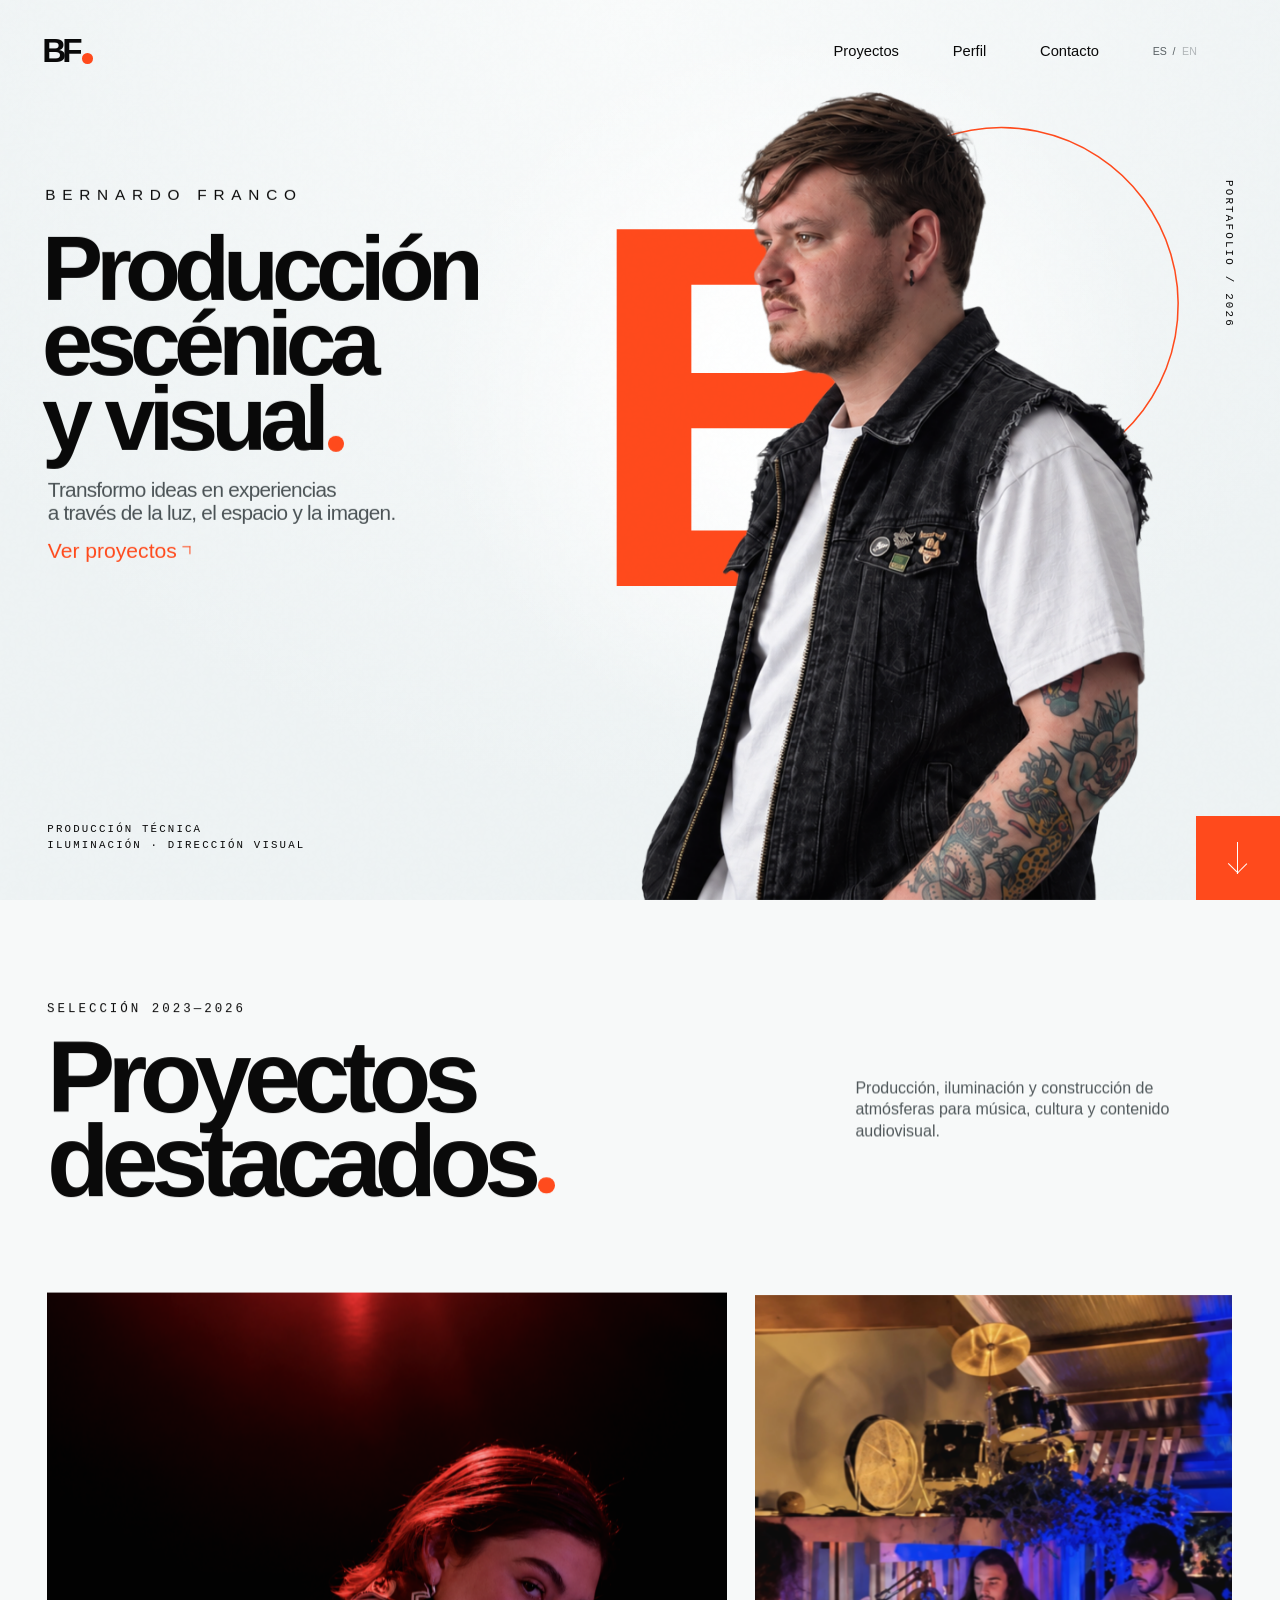
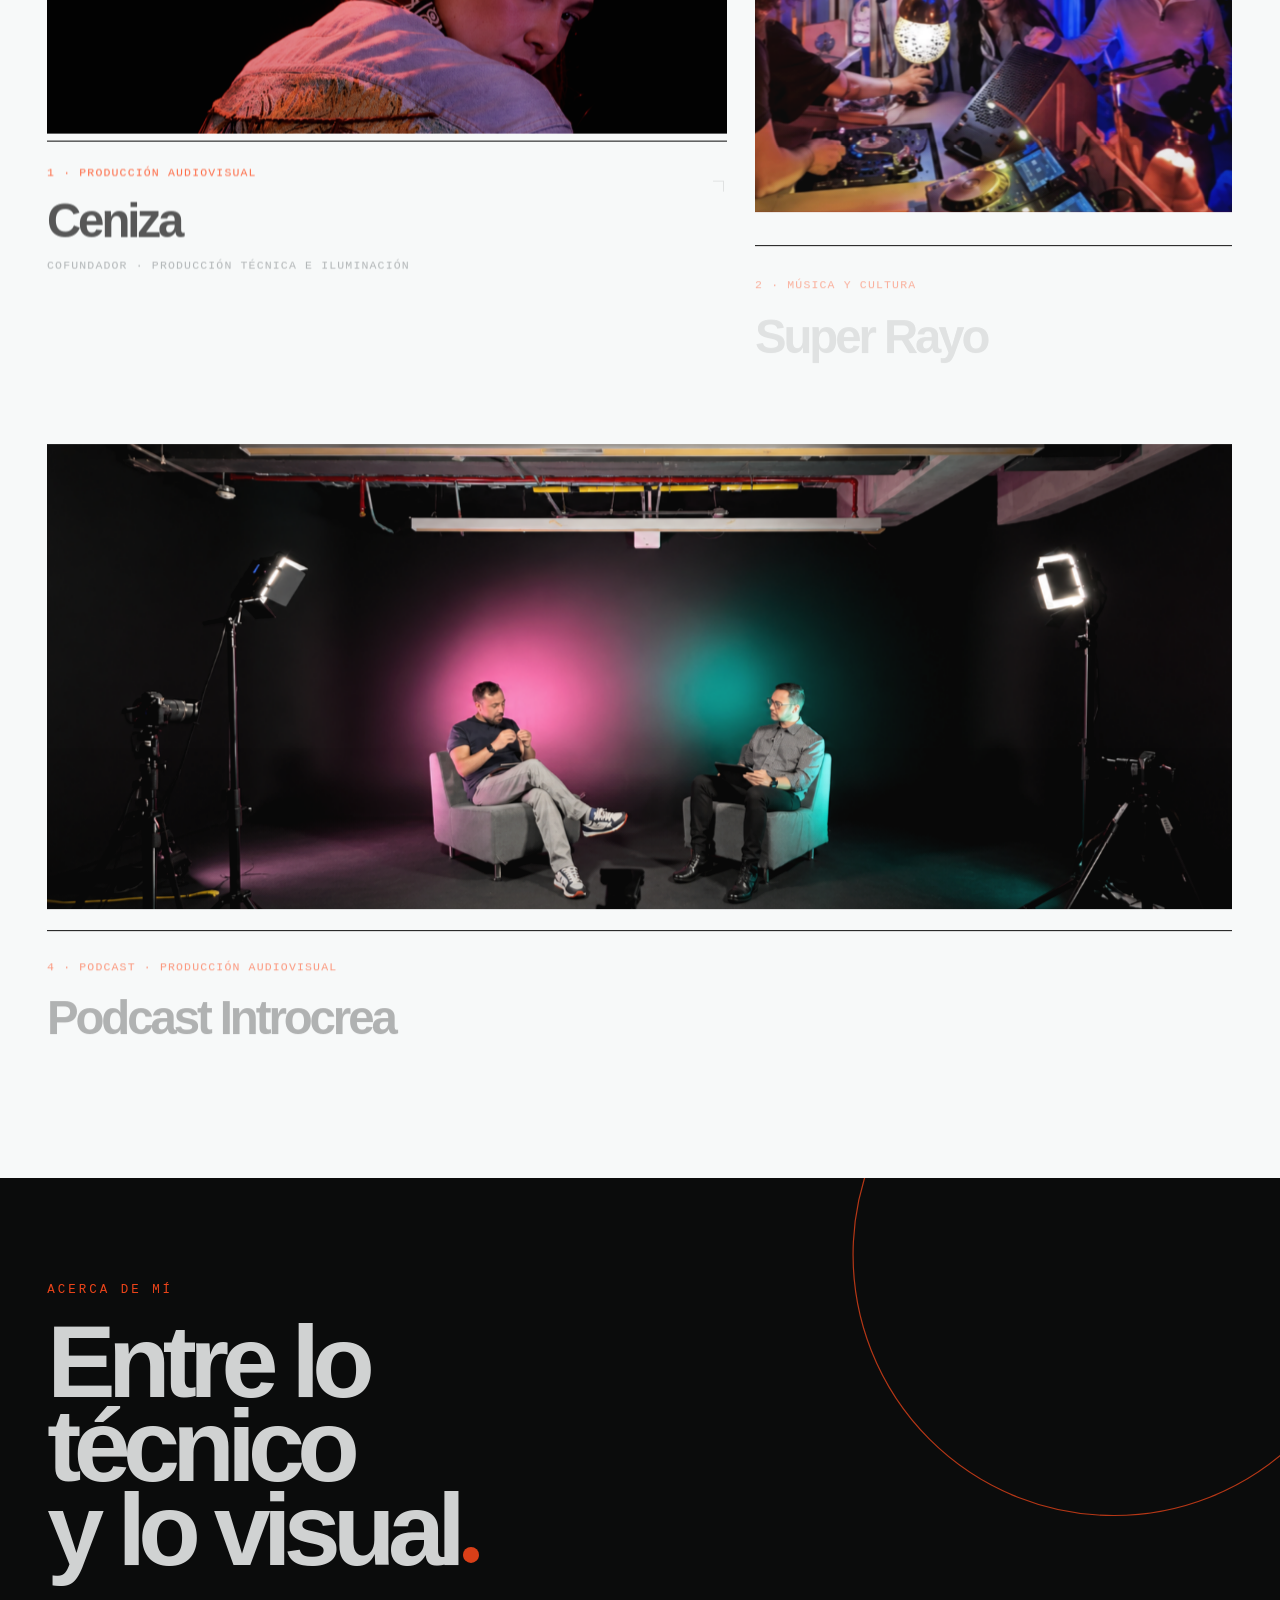
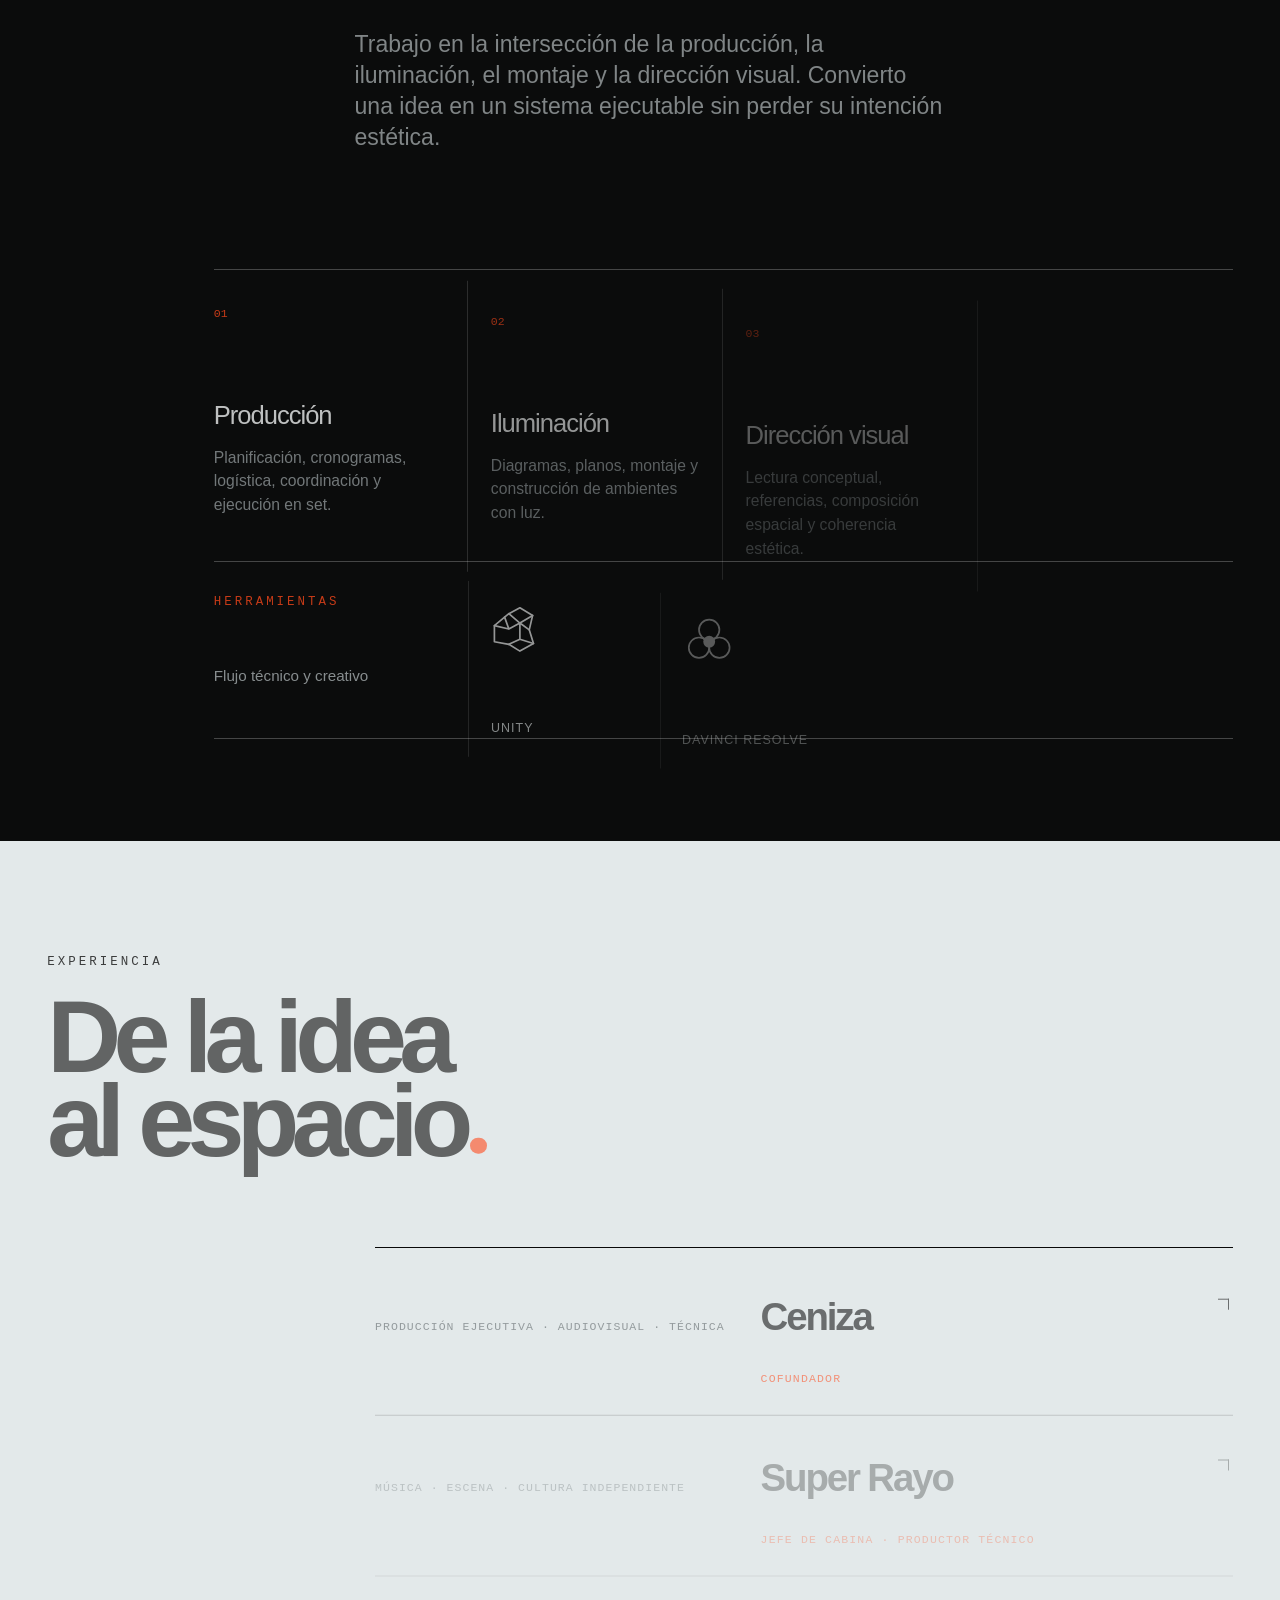
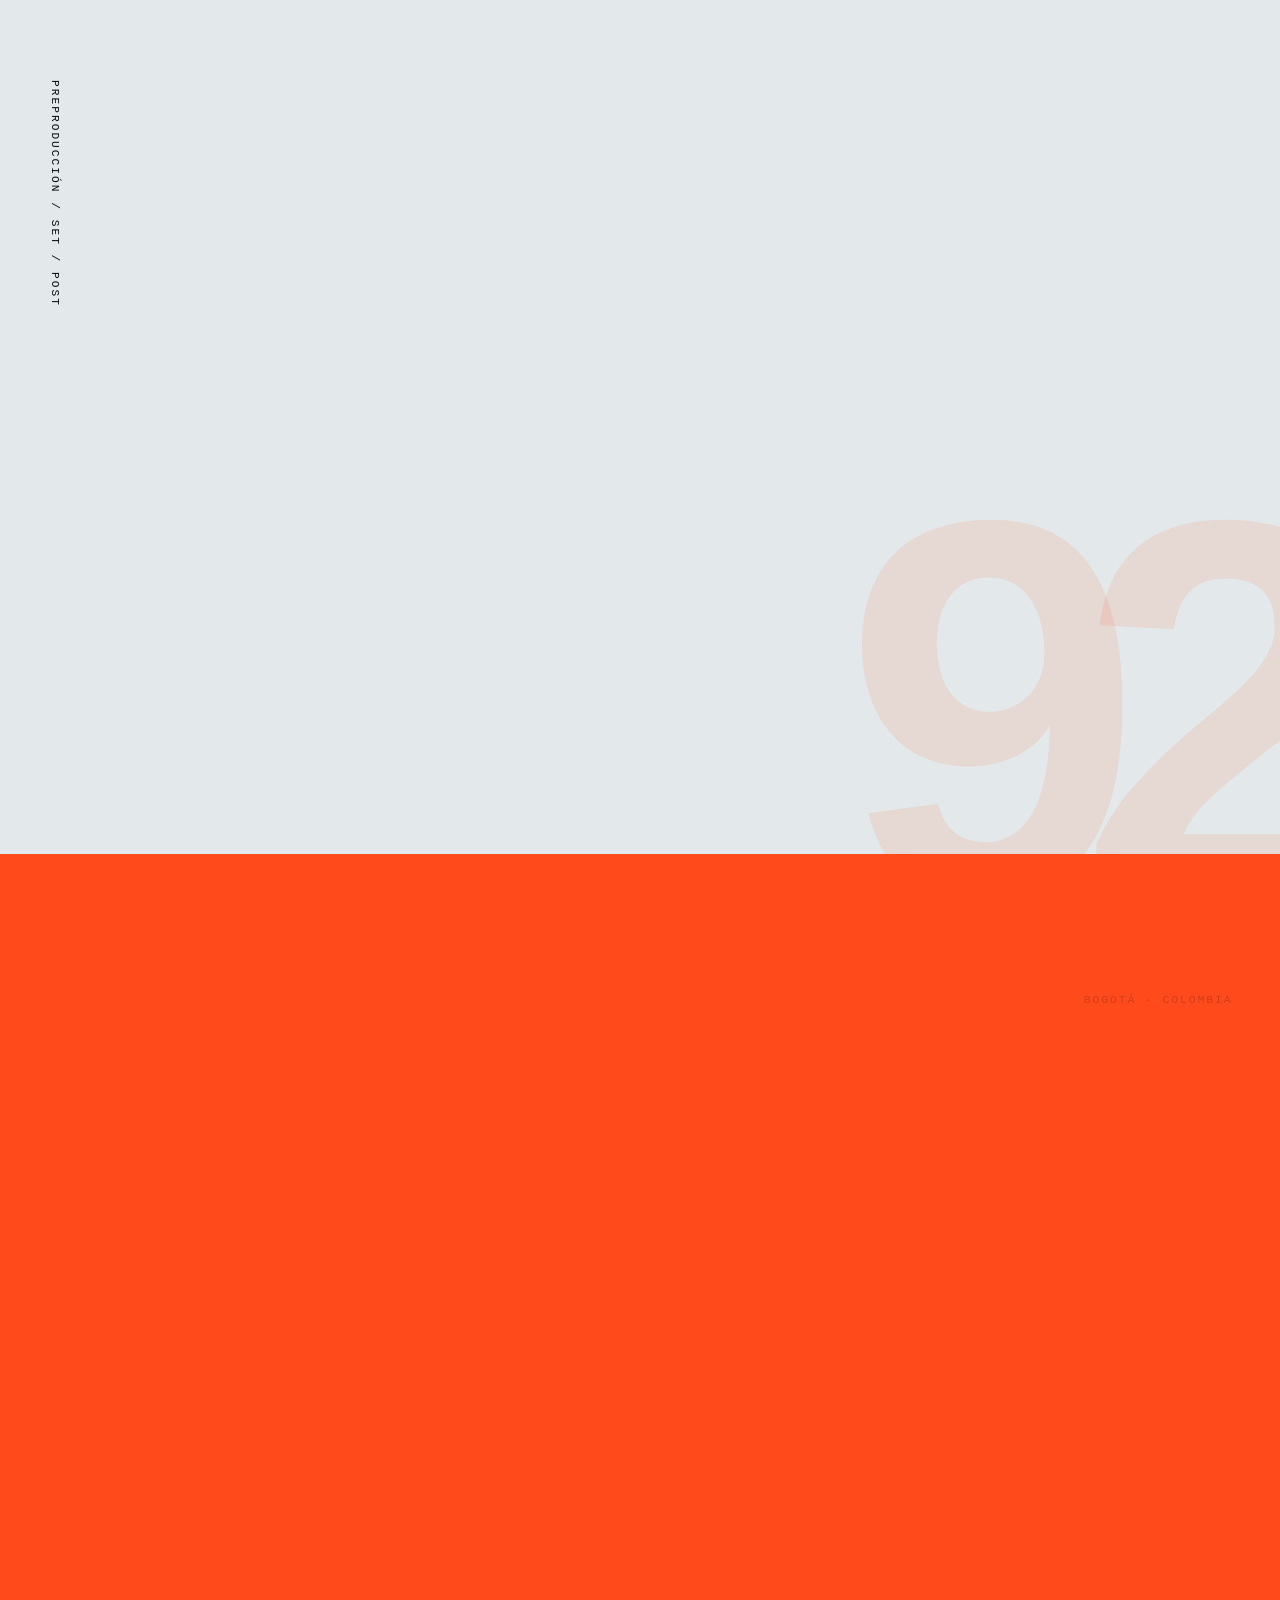
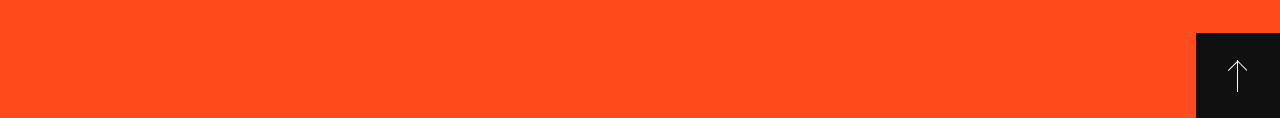
==== index.html @ 48ec0d8f "fix: match narrow mobile hero reference" ====
<!doctype html>
<html lang="es">
  <head>
    <meta charset="UTF-8" />
    <meta name="viewport" content="width=device-width, initial-scale=1.0" />
    <meta
      name="description"
      content="Portafolio de Bernardo Franco, productor escénico y visual."
    />
    <meta name="theme-color" content="#eef3f4" />
    <meta property="og:type" content="website" />
    <meta property="og:site_name" content="Bernardo Franco" />
    <meta property="og:title" content="Bernardo Franco — Productor escénico y visual" />
    <meta property="og:description" content="Producción, iluminación y dirección visual para experiencias escénicas y audiovisuales." />
    <meta property="og:url" content="https://www.bernardofrancoe.com/" />
    <meta property="og:image" content="https://www.bernardofrancoe.com/assets/project-media/ceniza/landing-cover-v3.png" />
    <meta name="twitter:card" content="summary_large_image" />
    <title>Bernardo Franco — Productor escénico y visual</title>
    <link rel="canonical" href="https://www.bernardofrancoe.com/" />
    <link
      rel="icon"
      type="image/svg+xml"
      href="data:image/svg+xml,%3Csvg xmlns='http://www.w3.org/2000/svg' viewBox='0 0 64 64'%3E%3Crect width='64' height='64' fill='%23090909'/%3E%3Ctext x='7' y='43' fill='white' font-family='Arial' font-size='34' font-weight='900'%3EBF%3C/text%3E%3Ccircle cx='53' cy='48' r='6' fill='%23ff4a1c'/%3E%3C/svg%3E"
    />
    <link rel="stylesheet" href="./styles.css?v=hero-mobile-art-v3" />
  </head>
  <body>
    <main class="hero" id="inicio">
      <header class="topbar">
        <a
          class="brand"
          href="#inicio"
          aria-label="Portafolio de Bernardo Franco, inicio"
          data-i18n-aria="brand.home"
        >
          <span>BF</span><i></i>
        </a>

        <button class="menu-toggle" type="button" aria-expanded="false" aria-controls="main-nav">
          <span></span><span></span>
          <span class="sr-only" data-i18n="nav.openMenu">Abrir menú</span>
        </button>

        <nav
          class="nav"
          id="main-nav"
          aria-label="Navegación principal"
          data-i18n-aria="nav.label"
        >
          <a href="#proyectos" data-i18n="nav.projects">Proyectos</a>
          <a href="#perfil" data-i18n="nav.profile">Perfil</a>
          <a href="#contacto" data-i18n="nav.contact">Contacto</a>
          <div class="language-switcher" role="group" aria-label="Idioma" data-i18n-aria="language.label">
            <button class="language-option" type="button" data-language="es" aria-pressed="true">
              ES
            </button>
            <span aria-hidden="true">/</span>
            <button class="language-option" type="button" data-language="en" aria-pressed="false">
              EN
            </button>
          </div>
        </nav>
      </header>

      <section class="hero-copy" aria-labelledby="hero-title">
        <p class="eyebrow">Bernardo Franco</p>
        <h1
          id="hero-title"
          aria-label="Producción escénica y visual."
          data-i18n-aria="hero.titleLabel"
          data-i18n-lines="hero.title"
        >
          Producción<br />
          escénica<br />
          y visual<span class="title-dot" aria-hidden="true"></span>
        </h1>
        <p class="intro" data-i18n-lines="hero.intro">
          Transformo ideas en experiencias<br />
          a través de la luz, el espacio y la imagen.
        </p>
        <a class="project-link" href="./project.html?project=ceniza" data-i18n-lines="hero.cta">
          Ver proyectos
          <span aria-hidden="true"></span>
        </a>
      </section>

      <div class="visual" aria-hidden="true">
        <svg class="orbit" viewBox="0 0 100 100" focusable="false">
          <path d="M 25.75 8 A 48.5 48.5 0 1 1 18.8 87.2"></path>
        </svg>
        <span class="monogram">B</span>
        <img src="./assets/bernardo-transparent-real.png" alt="" />
      </div>

      <p class="disciplines" data-i18n-lines="hero.disciplines">
        PRODUCCIÓN TÉCNICA<br />ILUMINACIÓN · DIRECCIÓN VISUAL
      </p>
      <p class="folio" data-i18n="hero.folio">PORTAFOLIO / 2026</p>

      <a
        class="scroll-cue"
        href="#proyectos"
        aria-label="Bajar a proyectos"
        data-i18n-aria="hero.scrollCue"
      >
        <span></span>
      </a>
    </main>

    <section class="projects-section" id="proyectos" aria-labelledby="projects-title">
      <header class="section-heading projects-heading">
        <div>
          <p class="section-kicker" data-i18n="projects.kicker">Selección 2023—2026</p>
          <h2 id="projects-title" data-i18n-lines="projects.title">
            Proyectos<br />destacados<span>.</span>
          </h2>
        </div>
        <p class="section-note" data-i18n="projects.note">
          Producción, iluminación y construcción de atmósferas para música,
          cultura y contenido audiovisual.
        </p>
      </header>

      <div class="projects-grid">
        <article class="project-card project-card--wide">
          <a
            class="project-card__link"
            href="./project.html?project=ceniza"
            aria-label="Ver proyecto Ceniza"
            data-i18n-aria="projects.cenizaLinkLabel"
          >
            <figure class="project-media project-media--ceniza">
              <img
                src="./assets/project-media/ceniza/landing-cover-v3.png"
                alt="Retrato de una mujer bajo iluminación roja para una producción de Ceniza"
                data-i18n-alt="projects.cenizaAlt"
              />
            </figure>
            <div class="project-meta">
              <p data-i18n="projects.cenizaCategory">1 · Producción audiovisual</p>
              <h3>Ceniza</h3>
              <span data-i18n="projects.cenizaRole">Cofundador · Producción técnica e iluminación</span>
              <i aria-hidden="true"></i>
            </div>
          </a>
        </article>

        <article class="project-card project-card--tall">
          <a
            class="project-card__link"
            href="./project.html?project=super-rayo"
            aria-label="Ver proyecto Super Rayo"
            data-i18n-aria="projects.superRayoLinkLabel"
          >
            <figure class="project-media project-media--super-rayo">
              <img
                src="./assets/project-media/super-rayo/landing-cover-v2.jpg"
                alt="Cabina de Super Rayo durante un evento con iluminación roja y azul"
                data-i18n-alt="projects.superRayoAlt"
              />
            </figure>
            <div class="project-meta">
              <p data-i18n="projects.superRayoCategory">2 · Música y cultura</p>
              <h3>Super Rayo</h3>
              <span data-i18n="projects.superRayoRole">Jefe de cabina · Producción técnica</span>
              <i aria-hidden="true"></i>
            </div>
          </a>
        </article>

        <article class="project-card project-card--feature">
          <a
            class="project-card__link"
            href="./project.html?project=podcast-introcrea"
            aria-label="Ver proyecto Podcast Introcrea"
            data-i18n-aria="projects.introcreaLinkLabel"
          >
            <figure class="project-media project-media--introcrea">
              <img
                src="./assets/project-media/podcast-introcrea/landing-cover-hq.png"
                alt="Set de Podcast Introcrea con dos participantes e iluminación rosa y verde"
                data-i18n-alt="projects.introcreaAlt"
              />
            </figure>
            <div class="project-meta">
              <p data-i18n="projects.introcreaCategory">4 · Podcast · Producción audiovisual</p>
              <h3>Podcast Introcrea</h3>
              <span data-i18n="projects.introcreaRole">Producción técnica · Iluminación · Montaje</span>
              <i aria-hidden="true"></i>
            </div>
          </a>
        </article>

      </div>
    </section>

    <section class="profile-section" id="perfil" aria-labelledby="profile-title">
      <svg class="profile-orbit" viewBox="0 0 100 100" focusable="false" aria-hidden="true">
        <circle cx="50" cy="50" r="48.5"></circle>
      </svg>
      <div class="profile-intro">
        <p class="section-kicker" data-i18n="profile.kicker">Acerca de mí</p>
        <h2 id="profile-title" data-i18n-lines="profile.title">
          Entre lo técnico<br />y lo visual<span>.</span>
        </h2>
        <p class="profile-summary" data-i18n="profile.body">
          Trabajo en la intersección de la producción, la iluminación, el montaje
          y la dirección visual. Convierto una idea en un sistema ejecutable sin
          perder su intención estética.
        </p>

      </div>

      <div class="capabilities" aria-label="Capacidades" data-i18n-aria="profile.capabilitiesLabel">
        <article>
          <span>01</span>
          <h3 data-i18n="profile.productionTitle">Producción</h3>
          <p data-i18n="profile.productionBody">Planificación, cronogramas, logística, coordinación y ejecución en set.</p>
        </article>
        <article>
          <span>02</span>
          <h3 data-i18n="profile.lightingTitle">Iluminación</h3>
          <p data-i18n="profile.lightingBody">Diagramas, planos, montaje y construcción de ambientes con luz.</p>
        </article>
        <article>
          <span>03</span>
          <h3 data-i18n="profile.visualTitle">Dirección visual</h3>
          <p data-i18n="profile.visualBody">Lectura conceptual, referencias, composición espacial y coherencia estética.</p>
        </article>
        <article>
          <span>04</span>
          <h3 data-i18n="profile.postTitle">Postproducción</h3>
          <p data-i18n="profile.postBody">Edición, tratamiento de color y acabado visual para dar ritmo y coherencia a cada pieza.</p>
        </article>
      </div>

      <div class="tool-stack" aria-labelledby="tool-stack-title">
        <header class="tool-stack__header">
          <p class="section-kicker" data-i18n="profile.toolsKicker">Herramientas</p>
          <p id="tool-stack-title" data-i18n="profile.toolsTitle">
            Flujo técnico y creativo
          </p>
        </header>
        <ul class="tool-stack__list">
          <li>
            <span class="tool-icon tool-icon--unity" aria-hidden="true">
              <svg viewBox="0 0 64 64" focusable="false">
                <path d="M21 13 34 6l15 9-4 17 5 16-16 9-13-8-17-3V27l12-10 5-4Z" />
                <path d="m21 13 13 11 15-9M34 24v19m0 0 16 5M34 43 21 49M16 17l5 14L4 27m17 4 13-7 11 8" />
              </svg>
            </span>
            <span>Unity</span>
          </li>
          <li>
            <span class="tool-icon tool-icon--resolve" aria-hidden="true">
              <svg viewBox="0 0 64 64" focusable="false">
                <circle cx="32" cy="18" r="12" />
                <circle cx="20" cy="39" r="12" />
                <circle cx="44" cy="39" r="12" />
                <circle cx="32" cy="32" r="7" />
              </svg>
            </span>
            <span>DaVinci Resolve</span>
          </li>
          <li>
            <span class="tool-icon tool-icon--adobe" aria-hidden="true">Ae</span>
            <span>After Effects</span>
          </li>
          <li>
            <span class="tool-icon tool-icon--adobe" aria-hidden="true">Ps</span>
            <span>Photoshop</span>
          </li>
        </ul>
      </div>
    </section>

    <section class="experience-section" id="experiencia" aria-labelledby="experience-title">
      <header class="experience-heading">
        <p class="section-kicker" data-i18n="experience.kicker">Experiencia</p>
        <h2 id="experience-title" data-i18n-lines="experience.title">
          De la idea<br />al espacio<span>.</span>
        </h2>
      </header>

      <div class="experience-list">
        <a class="experience-entry" href="./project.html?project=ceniza" aria-label="Ver proyecto Ceniza" data-i18n-aria="projects.cenizaLinkLabel">
          <p data-i18n="experience.cenizaCategory">Producción ejecutiva · Audiovisual · Técnica</p>
          <h3>Ceniza</h3>
          <span data-i18n="experience.cenizaRole">Cofundador</span>
          <i aria-hidden="true"></i>
        </a>
        <a class="experience-entry" href="./project.html?project=super-rayo" aria-label="Ver proyecto Super Rayo" data-i18n-aria="projects.superRayoLinkLabel">
          <p data-i18n="experience.superRayoCategory">Música · Escena · Cultura independiente</p>
          <h3>Super Rayo</h3>
          <span data-i18n="experience.superRayoRole">Jefe de cabina · Productor técnico</span>
          <i aria-hidden="true"></i>
        </a>
        <a class="experience-entry" href="./project.html?project=agendavacialmallena" aria-label="Ver proyecto Agendavaciaalmallena" data-i18n-aria="experience.agendaLinkLabel">
          <p data-i18n="experience.agendaCategory">Contenido digital · Edición</p>
          <h3>Agendavacia<wbr />almallena</h3>
          <span data-i18n="experience.agendaRole">Producción · Edición</span>
          <i aria-hidden="true"></i>
        </a>
        <a class="experience-entry" href="./project.html?project=podcast-introcrea" aria-label="Ver proyecto Podcast Introcrea" data-i18n-aria="experience.introcreaLinkLabel">
          <p data-i18n="experience.introcreaCategory">Podcast · Producción audiovisual</p>
          <h3>Podcast Introcrea</h3>
          <span data-i18n="experience.introcreaRole">Producción técnica · Iluminación · Montaje</span>
          <i aria-hidden="true"></i>
        </a>
        <a class="experience-entry" href="./project.html?project=culebras" aria-label="Ver proyecto Todas las culebras son serpientes" data-i18n-aria="projects.culebrasLinkLabel">
          <p data-i18n="experience.culebrasCategory">Dirección de arte · Montaje</p>
          <h3>Todas las culebras son serpientes</h3>
          <span data-i18n="experience.culebrasRole">Asistente de producción y arte</span>
          <i aria-hidden="true"></i>
        </a>
        <a class="experience-entry" href="./project.html?project=amigos-vinilos" aria-label="Ver proyecto Amigos y Vinilos" data-i18n-aria="projects.amigosLinkLabel">
          <p data-i18n="experience.amigosCategory">Formato editorial · Música y conversación</p>
          <h3>Amigos y Vinilos</h3>
          <span data-i18n="experience.amigosRole">Producción · Dirección artística y montaje</span>
          <i aria-hidden="true"></i>
        </a>
        <a class="experience-entry" href="./project.html?project=tu-plon-stereo" aria-label="Ver proyecto Tu Plon Stereo" data-i18n-aria="experience.tuPlonLinkLabel">
          <p data-i18n="experience.tuPlonCategory">Contenido digital · Producción audiovisual</p>
          <h3>Tu Plon Stereo</h3>
          <span data-i18n="experience.tuPlonRole">Producción · Edición</span>
          <i aria-hidden="true"></i>
        </a>
      </div>

      <p class="experience-side" data-i18n="experience.side">PREPRODUCCIÓN / SET / POST</p>
    </section>

    <footer class="contact-section" id="contacto" aria-labelledby="contact-title">
      <div class="contact-topline">
        <p>BOGOTÁ · COLOMBIA</p>
      </div>

      <div class="contact-main">
        <p class="section-kicker" data-i18n="contact.kicker">¿Tienes una idea?</p>
        <h2 id="contact-title" data-i18n-lines="contact.title">
          Trabajemos<br />juntos<span>.</span>
        </h2>
        <a
          class="contact-cta"
          href="https://wa.me/573105632567"
          target="_blank"
          rel="noreferrer"
          aria-label="Hablemos por WhatsApp"
          data-i18n-aria="contact.whatsappLabel"
          data-i18n-lines="contact.cta"
        >
          Hablemos
          <i aria-hidden="true"></i>
        </a>
      </div>

      <div class="contact-details">
        <a
          href="mailto:berfranco.92@gmail.com"
          aria-label="Escribir un correo a Bernardo Franco"
          data-i18n="contact.email"
          data-i18n-aria="contact.emailLabel"
        >
          Correo
        </a>
        <a
          href="./assets/documents/bernardo-franco-cv.pdf?v=20260923-2353-final"
          download="Bernardo-Franco-CV.pdf"
          aria-label="Descargar CV de Bernardo Franco en PDF"
          data-i18n="contact.downloadCv"
          data-i18n-aria="contact.downloadCvLabel"
        >Descargar CV</a>
        <a
          href="https://www.linkedin.com/in/bernardo-franco-echeverri-78511a352/"
          target="_blank"
          rel="noreferrer"
          aria-label="Ver perfil de Bernardo Franco en LinkedIn"
          data-i18n="contact.linkedin"
          data-i18n-aria="contact.linkedinLabel"
        >LinkedIn</a>
        <a href="https://www.cenizaproducciones.com/" target="_blank" rel="noreferrer">Ceniza Producciones</a>
      </div>

      <a
        class="back-to-top"
        href="#inicio"
        aria-label="Volver al inicio"
        data-i18n-aria="contact.backToTop"
      >
        <span></span>
      </a>
    </footer>

    <script src="./assets/vendor/gsap.min.js?v=3.15.0"></script>
    <script src="./assets/vendor/ScrollTrigger.min.js?v=3.15.0"></script>
    <script src="./script.js?v=production-final-2"></script>
  </body>
</html>
---- styles.css ----
:root {
  --ink: #090909;
  --paper: #eef3f4;
  --accent: #ff4a1c;
  --line: rgba(9, 9, 9, 0.16);
}

* {
  box-sizing: border-box;
}

html {
  scroll-behavior: smooth;
}

body {
  margin: 0;
  color: var(--ink);
  background: var(--paper);
  font-family: "Helvetica Neue", Helvetica, Arial, sans-serif;
}

a {
  color: inherit;
  text-decoration: none;
}

.hero {
  position: relative;
  min-height: 100svh;
  overflow: hidden;
  isolation: isolate;
  background:
    radial-gradient(circle at 62% 43%, rgba(255, 255, 255, 0.95) 0 10%, transparent 38%),
    radial-gradient(circle at 50% 0%, #f9fbfb 0, var(--paper) 72%);
}

.hero::after {
  position: absolute;
  inset: 0;
  z-index: 5;
  pointer-events: none;
  content: "";
  background-image: url("data:image/svg+xml,%3Csvg viewBox='0 0 160 160' xmlns='http://www.w3.org/2000/svg'%3E%3Cfilter id='n'%3E%3CfeTurbulence type='fractalNoise' baseFrequency='.92' numOctaves='2' stitchTiles='stitch'/%3E%3C/filter%3E%3Crect width='100%25' height='100%25' filter='url(%23n)' opacity='.16'/%3E%3C/svg%3E");
  opacity: 0.055;
  mix-blend-mode: multiply;
}

.topbar {
  position: absolute;
  inset: 0 0 auto;
  z-index: 10;
  display: flex;
  align-items: center;
  justify-content: space-between;
  padding: 4.2vh 3.3vw;
}

.brand {
  display: inline-flex;
  align-items: flex-end;
  font-size: clamp(1.7rem, 2.6vw, 3rem);
  font-weight: 900;
  letter-spacing: -0.12em;
  line-height: 0.8;
}

.brand i {
  width: 0.32em;
  aspect-ratio: 1;
  margin: 0 0 0.02em 0.11em;
  border-radius: 50%;
  background: var(--accent);
}

.brand i.is-arriving {
  animation: brand-dot-hop 2.25s linear both;
}

.nav {
  display: flex;
  gap: clamp(2.25rem, 4.2vw, 5.5rem);
  align-items: center;
  margin-right: 3.2vw;
  font-size: clamp(0.9rem, 1.15vw, 1.25rem);
}

.language-switcher {
  display: inline-flex;
  gap: 0.36rem;
  align-items: center;
  color: #596064;
  font-size: 0.72em;
  letter-spacing: 0.08em;
}

.language-option {
  padding: 0.2rem 0;
  border: 0;
  color: inherit;
  font: inherit;
  cursor: pointer;
  background: transparent;
  opacity: 0.42;
  transition: opacity 260ms ease;
}

.language-option[aria-pressed="true"],
.language-option:hover {
  opacity: 1;
}

.language-option:focus-visible {
  outline: 1px solid currentColor;
  outline-offset: 0.25rem;
}

.menu-toggle {
  display: none;
}

.hero-copy {
  position: absolute;
  top: 20.7%;
  left: 3.25vw;
  z-index: 4;
  display: flex;
  flex-direction: column;
  align-items: flex-start;
  width: 48vw;
  padding: 0;
  will-change: transform;
}

.eyebrow {
  margin: 0 0 0 0.25vw;
  font-size: clamp(0.72rem, 1.2vw, 1.22rem);
  letter-spacing: 0.44em;
  text-transform: uppercase;
}

h1 {
  max-width: 10ch;
  margin: clamp(1.5rem, 3vh, 2rem) 0 0;
  font-size: clamp(4.2rem, min(7.15vw, 15.5svh), 8.8rem);
  font-weight: 700;
  letter-spacing: -0.075em;
  line-height: 0.82;
}

.title-dot {
  display: inline-block;
  width: 0.18em;
  aspect-ratio: 1;
  margin-left: 0.055em;
  border-radius: 50%;
  background: var(--accent);
  transform: translateY(0.02em);
}

.title-dot.is-arriving,
.projects-heading h2 span.is-arriving,
.profile-intro h2 span.is-arriving,
.experience-heading h2 span.is-arriving,
.contact-section h2 span.is-arriving {
  animation: title-dot-hop 2.35s linear 150ms both;
}

@keyframes brand-dot-hop {
  0% {
    opacity: 0;
    transform: translate(-8rem, 0);
  }
  18% {
    opacity: 1;
    transform: translate(-6.1rem, -0.85rem);
  }
  34% {
    transform: translate(-4.7rem, 0);
  }
  50% {
    transform: translate(-3.35rem, -0.58rem);
  }
  64% {
    transform: translate(-2.3rem, 0);
  }
  76% {
    transform: translate(-1.35rem, -0.34rem);
  }
  86% {
    transform: translate(-0.72rem, 0);
  }
  94% {
    transform: translate(-0.26rem, -0.14rem);
  }
  100% {
    opacity: 1;
    transform: translate(0, 0);
  }
}

@keyframes title-dot-hop {
  0% {
    opacity: 0;
    transform: translate(-3em, 0.02em);
  }
  18% {
    opacity: 1;
    transform: translate(-2.28em, -0.56em);
  }
  34% {
    transform: translate(-1.72em, 0.02em);
  }
  50% {
    transform: translate(-1.2em, -0.38em);
  }
  64% {
    transform: translate(-0.8em, 0.02em);
  }
  76% {
    transform: translate(-0.46em, -0.22em);
  }
  86% {
    transform: translate(-0.23em, 0.02em);
  }
  94% {
    transform: translate(-0.08em, -0.08em);
  }
  100% {
    opacity: 1;
    transform: translate(0, 0.02em);
  }
}

.intro {
  margin: clamp(1.25rem, 2.4vh, 2rem) 0 0 0.45vw;
  color: #4b5356;
  font-size: clamp(1rem, 1.62vw, 1.78rem);
  font-weight: 400;
  letter-spacing: -0.035em;
  line-height: 1.12;
}

.project-link {
  display: inline-flex;
  gap: 0.32rem;
  align-items: center;
  margin: clamp(0.8rem, 1.6vh, 1.25rem) 0 0 0.45vw;
  color: var(--accent);
  font-size: clamp(1rem, 1.65vw, 1.72rem);
  font-weight: 400;
}

.project-link span {
  display: inline-block;
  width: 0.38em;
  height: 0.38em;
  border-top: 1.5px solid currentColor;
  border-right: 1.5px solid currentColor;
  transform: translate(0.02em, -0.04em);
}

.visual {
  position: absolute;
  inset: 0;
  z-index: 2;
}

.monogram {
  position: absolute;
  top: 21.5%;
  left: 48%;
  z-index: 0;
  color: var(--accent);
  font-size: clamp(24rem, min(44vw, 70svh), 42rem);
  font-weight: 900;
  letter-spacing: -0.12em;
  line-height: 0.82;
  will-change: transform;
}

.orbit {
  position: absolute;
  top: 13.5%;
  left: clamp(66vw, calc(76vw - 12svh), 71vw);
  z-index: 1;
  width: min(25vw, 45svh, 33.75rem);
  aspect-ratio: 1;
  will-change: transform;
}

.orbit path {
  fill: none;
  stroke: var(--accent);
  stroke-width: 0.42;
  stroke-linecap: round;
  stroke-dasharray: 212;
  stroke-dashoffset: 0;
}

.orbit.is-arriving path {
  animation: orbit-draw 2.8s cubic-bezier(0.3, 0.68, 0.28, 1) both;
}

@keyframes orbit-draw {
  from {
    stroke-dashoffset: 212;
  }
  to {
    stroke-dashoffset: 0;
  }
}

.visual img {
  position: absolute;
  left: calc(50vw - 72svh);
  bottom: 0;
  z-index: 2;
  opacity: 1;
  width: auto;
  height: 92svh;
  max-width: none;
  object-fit: contain;
  object-position: left bottom;
  filter: saturate(0.92) contrast(0.97);
  will-change: transform;
}

.disciplines {
  position: absolute;
  bottom: 5.2vh;
  left: 3.7vw;
  z-index: 4;
  margin: 0;
  font-family: "Courier New", monospace;
  font-size: clamp(0.62rem, 0.84vw, 0.9rem);
  letter-spacing: 0.2em;
  line-height: 1.5;
}

.folio {
  position: absolute;
  top: 20vh;
  right: 3.55vw;
  z-index: 4;
  margin: 0;
  font-family: "Courier New", monospace;
  font-size: clamp(0.65rem, 0.85vw, 0.9rem);
  letter-spacing: 0.2em;
  writing-mode: vertical-rl;
}

.scroll-cue {
  position: absolute;
  right: 0;
  bottom: 0;
  z-index: 6;
  display: grid;
  width: clamp(4.4rem, 6.6vw, 7rem);
  aspect-ratio: 1;
  place-items: center;
  background: var(--accent);
}

.scroll-cue span {
  position: relative;
  width: 1px;
  height: 2rem;
  background: white;
}

.scroll-cue span::before,
.scroll-cue span::after {
  position: absolute;
  bottom: 0;
  width: 0.9rem;
  height: 1px;
  content: "";
  background: white;
}

.scroll-cue span::before {
  right: 0;
  transform: rotate(45deg);
  transform-origin: right;
}

.scroll-cue span::after {
  left: 0;
  transform: rotate(-45deg);
  transform-origin: left;
}

.projects-section,
.profile-section,
.experience-section,
.contact-section {
  position: relative;
  overflow: hidden;
}

.section-kicker {
  margin: 0 0 1.1rem;
  font: 0.78rem/1.2 "Courier New", monospace;
  letter-spacing: 0.24em;
  text-transform: uppercase;
}

.projects-section {
  padding: clamp(5rem, 8vw, 9rem) 3.7vw clamp(6rem, 10vw, 11rem);
  background: #f7f9f9;
}

.projects-heading {
  display: grid;
  grid-template-columns: minmax(0, 1.35fr) minmax(15rem, 0.65fr);
  gap: 2vw;
  align-items: start;
  margin-bottom: clamp(4rem, 7vw, 8rem);
  will-change: transform;
}

.projects-heading h2,
.profile-intro h2,
.experience-heading h2,
.contact-section h2 {
  margin: 0;
  font-size: clamp(4rem, 8vw, 9rem);
  font-weight: 700;
  letter-spacing: -0.075em;
  line-height: 0.82;
}

.projects-heading h2 span,
.profile-intro h2 span,
.experience-heading h2 span,
.contact-section h2 span {
  display: inline-block;
  width: 0.16em;
  height: 0.16em;
  margin-left: 0.045em;
  overflow: hidden;
  border-radius: 50%;
  color: transparent;
  vertical-align: 0.02em;
  background: var(--accent);
}

.section-note {
  max-width: 24rem;
  margin: 4.6rem 0 0;
  color: #4b5356;
  font-size: clamp(1rem, 1.25vw, 1.3rem);
  line-height: 1.35;
}

.projects-grid {
  display: grid;
  grid-template-columns: repeat(12, minmax(0, 1fr));
  gap: clamp(2.4rem, 5vw, 6rem) 2.2vw;
}

.project-card {
  grid-column: span 5;
  min-width: 0;
  transform-origin: 50% 100%;
  will-change: transform;
}

.project-card--wide {
  grid-column: span 7;
}

.project-card--last {
  margin-top: 7vw;
}

.project-card--feature {
  grid-column: 1 / -1;
  margin-top: 1vw;
}

.project-card--feature .project-media {
  height: clamp(24rem, 38vw, 46rem);
}

.project-card__link {
  display: block;
  color: inherit;
}

.project-media {
  position: relative;
  height: clamp(22rem, 35vw, 41rem);
  margin: 0;
  overflow: hidden;
  background: #b51113;
  will-change: clip-path;
}

.project-card--tall .project-media {
  height: clamp(28rem, 43vw, 50rem);
}

.project-media::after {
  position: absolute;
  inset: 0;
  content: "";
  pointer-events: none;
  background: linear-gradient(180deg, transparent 62%, rgba(5, 5, 5, 0.14));
}

.project-media img,
.project-media video {
  display: block;
  width: 100%;
  height: 112%;
  object-fit: cover;
  object-position: 50% 50%;
  filter: saturate(0.92) contrast(1.02);
  will-change: transform;
}

.project-media--ceniza img {
  object-position: 50% 14%;
}

.project-media--super-rayo img {
  object-position: 50% 50%;
}

.project-media--agenda img {
  object-position: 50% 50%;
}

.project-media--introcrea img {
  object-position: 50% 57%;
}

@media (hover: hover) and (pointer: fine) {
  .project-media img,
  .project-media video {
    transition: filter 600ms cubic-bezier(0.22, 1, 0.36, 1);
  }

  .project-card:hover .project-media img,
  .project-card:hover .project-media video {
    filter: saturate(1) contrast(1.04);
  }
}

.project-meta {
  position: relative;
  display: grid;
  grid-template-columns: minmax(0, 1fr) auto;
  gap: 0.7rem 1.5rem;
  padding: 1.25rem 2.1rem 0 0;
  border-top: 1px solid var(--ink);
}

.project-meta > i,
.experience-entry > i {
  position: absolute;
  top: 1.3rem;
  right: 0.15rem;
  width: 0.68rem;
  height: 0.68rem;
  border-top: 1.5px solid currentColor;
  border-right: 1.5px solid currentColor;
  transition: transform 420ms cubic-bezier(0.22, 1, 0.36, 1), color 420ms ease;
}

.project-meta p,
.project-meta span {
  margin: 0;
  font: 0.72rem/1.35 "Courier New", monospace;
  letter-spacing: 0.1em;
  text-transform: uppercase;
}

.project-meta p {
  color: var(--accent);
}

.project-meta h3 {
  grid-column: 1 / -1;
  margin: 0.25rem 0 0;
  font-size: clamp(2rem, 3.7vw, 4.25rem);
  font-weight: 600;
  letter-spacing: -0.065em;
  line-height: 0.92;
}

.project-meta span {
  grid-column: 1 / -1;
  max-width: 38rem;
  color: #5a6164;
}

.profile-section {
  min-height: 100svh;
  padding: clamp(5rem, 8vw, 9rem) 3.7vw;
  color: #f5f7f7;
  background: #0b0c0c;
}

.profile-orbit {
  position: absolute;
  top: -15vw;
  right: -8vw;
  width: 42vw;
  aspect-ratio: 1;
  overflow: visible;
  pointer-events: none;
  will-change: transform;
}

.profile-orbit circle {
  fill: none;
  stroke: rgba(255, 74, 28, 0.7);
  stroke-width: 0.22;
  stroke-dasharray: 305;
  stroke-dashoffset: 0;
}

.profile-orbit.is-arriving circle {
  animation: profile-orbit-draw 2.8s cubic-bezier(0.3, 0.68, 0.28, 1) both;
}

@keyframes profile-orbit-draw {
  from {
    stroke-dashoffset: 305;
  }
  to {
    stroke-dashoffset: 0;
  }
}

.profile-intro {
  width: min(64rem, 70vw);
  margin-left: 0;
}

.profile-intro .section-kicker {
  color: var(--accent);
}

.profile-intro h2 {
  max-width: 9ch;
}

.profile-summary {
  max-width: 45rem;
  margin: clamp(2rem, 4vw, 4rem) 0 0 24vw;
  color: #aeb5b7;
  font-size: clamp(1.2rem, 1.8vw, 2rem);
  line-height: 1.35;
}

.capabilities {
  display: grid;
  grid-template-columns: repeat(4, minmax(0, 1fr));
  margin: clamp(5rem, 10vw, 10rem) 0 0 13vw;
  border-top: 1px solid rgba(255, 255, 255, 0.24);
}

.capabilities article {
  min-height: 18rem;
  padding: 1.4rem 1.4rem 2rem 0;
  border-right: 1px solid rgba(255, 255, 255, 0.18);
}

.capabilities article + article {
  padding-left: 1.4rem;
}

.capabilities span {
  color: var(--accent);
  font: 0.72rem/1.2 "Courier New", monospace;
}

.capabilities h3 {
  margin: 5rem 0 1rem;
  font-size: clamp(1.35rem, 2vw, 2.2rem);
  font-weight: 500;
  letter-spacing: -0.04em;
}

.capabilities p {
  margin: 0;
  color: #92999b;
  font-size: 0.98rem;
  line-height: 1.5;
}

.tool-stack {
  display: grid;
  grid-template-columns: minmax(10rem, 1fr) 3fr;
  margin: 0 0 0 13vw;
  border-top: 1px solid rgba(255, 255, 255, 0.24);
  border-bottom: 1px solid rgba(255, 255, 255, 0.24);
}

.tool-stack__header {
  padding: 1.35rem 2rem 1.35rem 0;
}

.tool-stack__header .section-kicker {
  margin: 0 0 3.5rem;
  color: var(--accent);
}

.tool-stack__header > p:last-child {
  max-width: 12rem;
  margin: 0;
  color: #aeb5b7;
  font-size: 0.95rem;
  line-height: 1.35;
}

.tool-stack__list {
  display: grid;
  grid-template-columns: repeat(4, minmax(0, 1fr));
  padding: 0;
  margin: 0;
  list-style: none;
}

.tool-stack__list li {
  display: flex;
  min-height: 11rem;
  flex-direction: column;
  justify-content: space-between;
  gap: 2rem;
  padding: 1.35rem;
  border-left: 1px solid rgba(255, 255, 255, 0.18);
  color: #d9dede;
  font-size: 0.78rem;
  letter-spacing: 0.08em;
  text-transform: uppercase;
  transition: color 360ms ease, background-color 360ms ease;
}

.tool-icon {
  display: grid;
  width: 3.4rem;
  height: 3.4rem;
  place-items: center;
  color: #f5f7f7;
}

.tool-icon svg {
  display: block;
  width: 100%;
  height: 100%;
}

.tool-icon--unity svg {
  overflow: visible;
  fill: none;
  stroke: currentColor;
  stroke-linecap: round;
  stroke-linejoin: round;
  stroke-width: 2;
}

.tool-icon--resolve svg circle {
  fill: none;
  stroke: currentColor;
  stroke-width: 2;
}

.tool-icon--resolve svg circle:last-child {
  fill: currentColor;
  stroke: none;
}

.tool-icon--adobe {
  border: 1px solid currentColor;
  border-radius: 0.28rem;
  font-size: 1.45rem;
  font-weight: 500;
  letter-spacing: -0.06em;
  text-transform: none;
}

@media (hover: hover) and (pointer: fine) {
  .tool-stack__list li:hover {
    color: var(--accent);
    background: rgba(255, 255, 255, 0.035);
  }
}

.experience-section {
  min-height: 100svh;
  padding: clamp(5rem, 8vw, 9rem) 3.7vw clamp(6rem, 10vw, 11rem);
  background: #e3e9ea;
}

.experience-section::after {
  position: absolute;
  right: -0.06em;
  bottom: -0.23em;
  z-index: 0;
  color: rgba(255, 74, 28, 0.11);
  content: "92";
  font-size: min(42vw, 48rem);
  font-weight: 900;
  letter-spacing: -0.12em;
  line-height: 1;
}

.experience-heading {
  position: relative;
  z-index: 2;
  display: grid;
  grid-template-columns: 1fr;
}

.experience-heading .section-kicker {
  margin-top: 0;
}

.experience-heading h2 {
  max-width: 8ch;
}

.experience-list {
  position: relative;
  z-index: 2;
  width: min(64rem, 67vw);
  margin: clamp(4rem, 8vw, 8rem) 0 0 auto;
  border-top: 1px solid var(--ink);
}

.experience-entry {
  position: relative;
  display: grid;
  grid-template-columns: minmax(15rem, 0.9fr) 1.1fr;
  gap: 2rem;
  align-items: baseline;
  padding: 1.65rem 2.5rem 1.8rem 0;
  border-bottom: 1px solid rgba(9, 9, 9, 0.28);
  color: inherit;
}

.experience-list p,
.experience-list h3 {
  margin: 0;
}

.experience-list p {
  color: #545c5f;
  font: 0.72rem/1.45 "Courier New", monospace;
  letter-spacing: 0.09em;
  text-transform: uppercase;
}

.experience-list h3 {
  font-size: clamp(1.75rem, 3vw, 3.4rem);
  font-weight: 600;
  letter-spacing: -0.055em;
}

.experience-entry > span {
  grid-column: 2;
  color: var(--accent);
  font: 0.72rem/1.35 "Courier New", monospace;
  letter-spacing: 0.1em;
  text-transform: uppercase;
}

.experience-entry > i {
  top: 1.9rem;
  right: 0.25rem;
}

.project-card__link:focus-visible,
.experience-entry:focus-visible {
  outline: 2px solid var(--accent);
  outline-offset: 0.45rem;
}

@media (hover: hover) and (pointer: fine) {
  .project-card__link:hover .project-meta > i,
  .experience-entry:hover > i {
    color: var(--accent);
    transform: translate(0.24rem, -0.24rem);
  }

  .experience-entry h3 {
    transition: color 420ms ease;
  }

  .experience-entry:hover h3 {
    color: var(--accent);
  }
}

.experience-side {
  position: absolute;
  top: 52%;
  left: 3.7vw;
  margin: 0;
  font: 0.7rem/1.3 "Courier New", monospace;
  letter-spacing: 0.18em;
  writing-mode: vertical-rl;
}

.contact-section {
  min-height: 96svh;
  padding: clamp(5rem, 8vw, 9rem) 3.7vw 3.7vw;
  color: white;
  background: var(--accent);
}

.contact-section .section-kicker {
  color: #101010;
}

.contact-topline {
  display: flex;
  justify-content: flex-end;
  color: #101010;
  font: 0.72rem/1.2 "Courier New", monospace;
  letter-spacing: 0.16em;
  text-transform: uppercase;
}

.contact-topline p {
  margin: 0;
}

.contact-main .section-kicker {
  margin: clamp(3rem, 6vw, 6rem) 0 1.8rem;
}

.contact-section h2 {
  max-width: 10ch;
  margin-left: 0;
  font-size: clamp(5rem, 13vw, 14rem);
}

.contact-section h2 span {
  background: #101010;
}

.contact-cta {
  display: flex;
  width: min(43rem, 58vw);
  align-items: center;
  justify-content: space-between;
  margin: 3rem 12vw 0 auto;
  padding: 0 0 1rem;
  border-bottom: 1px solid rgba(0, 0, 0, 0.62);
  color: #101010;
  font-size: clamp(1.2rem, 2vw, 2.15rem);
  letter-spacing: -0.035em;
}

.contact-cta i {
  display: block;
  width: 0.55em;
  height: 0.55em;
  border-top: 1.5px solid currentColor;
  border-right: 1.5px solid currentColor;
}

.contact-details {
  display: grid;
  width: min(64rem, 70vw);
  grid-template-columns: repeat(2, minmax(0, 1fr));
  gap: 0 2.2rem;
  margin: clamp(4rem, 6vw, 6rem) auto 0;
}

.contact-details a {
  display: flex;
  justify-content: space-between;
  padding: 1.2rem 0;
  border-bottom: 1px solid rgba(0, 0, 0, 0.55);
  color: #101010;
  font-size: clamp(1rem, 1.2vw, 1.25rem);
}

.contact-details a:nth-child(-n + 2) {
  border-top: 1px solid rgba(0, 0, 0, 0.55);
}

.contact-details a::after {
  width: 0.52em;
  height: 0.52em;
  flex: 0 0 auto;
  border-top: 1.5px solid currentColor;
  border-right: 1.5px solid currentColor;
  content: "";
}

.back-to-top {
  position: absolute;
  right: 0;
  bottom: 0;
  display: grid;
  width: clamp(4.4rem, 6.6vw, 7rem);
  aspect-ratio: 1;
  place-items: center;
  background: #101010;
}

.back-to-top span {
  position: relative;
  width: 1px;
  height: 2rem;
  background: white;
}

.back-to-top span::before,
.back-to-top span::after {
  position: absolute;
  top: 0;
  width: 0.9rem;
  height: 1px;
  content: "";
  background: white;
}

.back-to-top span::before {
  right: 0;
  transform: rotate(-45deg);
  transform-origin: right;
}

.back-to-top span::after {
  left: 0;
  transform: rotate(45deg);
  transform-origin: left;
}

.sr-only {
  position: absolute;
  width: 1px;
  height: 1px;
  padding: 0;
  margin: -1px;
  overflow: hidden;
  clip: rect(0, 0, 0, 0);
  white-space: nowrap;
  border: 0;
}

@media (min-width: 1200px) and (max-width: 1600px) and (min-height: 700px) and (max-height: 1000px) {
  .monogram {
    left: 45.5%;
    font-size: 40.5vw;
  }

  .orbit {
    left: 64%;
    width: 28.5vw;
  }
}

@media (min-width: 2000px) and (max-height: 1100px) {
  .monogram {
    left: 46.5%;
    font-size: min(31vw, 82svh, 48rem);
  }

  .orbit {
    left: calc(50vw + 24svh);
    width: min(26vw, 60svh, 37.5rem);
  }
}

@media (max-width: 820px) {
  .hero {
    min-height: 900px;
  }

  .topbar {
    padding: 1.75rem 1.35rem;
  }

  .menu-toggle {
    z-index: 12;
    display: grid;
    gap: 6px;
    width: 2.5rem;
    height: 2.5rem;
    padding: 0.7rem 0.45rem;
    border: 0;
    background: transparent;
  }

  .menu-toggle > span:not(.sr-only) {
    display: block;
    height: 2px;
    background: var(--ink);
  }

  .nav {
    position: absolute;
    top: 0;
    right: 0;
    display: none;
    width: min(76vw, 20rem);
    height: 100vh;
    padding: 7rem 2rem;
    margin: 0;
    flex-direction: column;
    background: #f8fbfb;
    box-shadow: -24px 0 80px rgba(0, 0, 0, 0.1);
  }

  .nav.is-open {
    display: flex;
  }

  .language-switcher {
    margin-top: auto;
    font-size: 0.75rem;
  }

  .hero-copy {
    position: relative;
    inset: auto;
    z-index: 4;
    width: auto;
    padding: 8.8rem 1.35rem 0;
  }

  .eyebrow {
    position: static;
    margin-bottom: 1.4rem;
    font-size: 0.68rem;
  }

  h1 {
    position: static;
    max-width: 9ch;
    margin-top: 0;
    font-size: clamp(3.7rem, 18vw, 6.3rem);
    line-height: 0.82;
  }

  .intro {
    position: static;
    margin-top: 1.8rem;
    font-size: 1.05rem;
  }

  .project-link {
    position: static;
    margin-top: 1.1rem;
  }

  .visual {
    inset: auto 0 0;
    height: 57%;
  }

  .visual img {
    right: auto;
    left: -55vw;
    width: auto;
    height: 100%;
    object-position: left bottom;
  }

  .monogram {
    top: 6%;
    left: 37%;
    font-size: 76vw;
  }

  .orbit {
    top: 13%;
    left: 48%;
    width: 66vw;
  }

  .disciplines {
    bottom: 2rem;
    left: 1.35rem;
    color: white;
    mix-blend-mode: difference;
  }

  .folio {
    top: auto;
    right: 1.1rem;
    bottom: 8rem;
    font-size: 0.6rem;
  }

  .projects-section,
  .profile-section,
  .experience-section,
  .contact-section {
    padding-right: 1.35rem;
    padding-left: 1.35rem;
  }

  .projects-heading {
    grid-template-columns: 1fr;
    gap: 1rem;
  }

  .projects-heading .section-note {
    grid-column: 1;
    margin-top: 1.5rem;
  }

  .projects-heading h2,
  .profile-intro h2,
  .experience-heading h2 {
    font-size: clamp(3.8rem, 18vw, 6.5rem);
  }

  .projects-grid {
    display: block;
  }

  .project-card,
  .project-card--last,
  .project-card--feature {
    margin: 0 0 4.5rem;
  }

  .project-media,
  .project-card--tall .project-media,
  .project-card--feature .project-media {
    height: min(118vw, 39rem);
  }

  .profile-intro {
    width: auto;
    margin-left: 0;
  }

  .profile-summary {
    margin-left: 0;
  }

  .capabilities {
    grid-template-columns: 1fr 1fr;
    margin-left: 0;
  }

  .capabilities article,
  .capabilities article + article {
    min-height: 15rem;
    padding: 1.2rem;
  }

  .capabilities article:nth-child(odd) {
    padding-left: 0;
  }

  .capabilities h3 {
    margin-top: 3rem;
  }

  .tool-stack {
    grid-template-columns: 1fr;
    margin-left: 0;
  }

  .tool-stack__header {
    display: flex;
    align-items: flex-end;
    justify-content: space-between;
    gap: 2rem;
    padding-right: 0;
  }

  .tool-stack__header .section-kicker {
    margin-bottom: 0;
  }

  .tool-stack__header > p:last-child {
    text-align: right;
  }

  .tool-stack__list {
    grid-template-columns: 1fr 1fr;
    border-top: 1px solid rgba(255, 255, 255, 0.18);
  }

  .tool-stack__list li {
    min-height: 9.5rem;
  }

  .experience-heading {
    grid-template-columns: 1fr;
    gap: 1rem;
  }

  .experience-list {
    width: auto;
    margin-top: 4rem;
  }

  .experience-entry {
    grid-template-columns: 1fr;
    gap: 0.75rem;
  }

  .experience-entry > span {
    grid-column: 1;
  }

  .experience-side {
    display: none;
  }

  .contact-section {
    min-height: 45rem;
    padding-bottom: 7rem;
  }

  .contact-section .section-kicker,
  .contact-section h2 {
    margin-left: 0;
  }

  .contact-section h2 {
    font-size: clamp(4.2rem, 19vw, 7rem);
  }

  .contact-cta {
    width: auto;
    margin: 2.5rem 0 0 3rem;
    font-size: 1.1rem;
  }

  .contact-details {
    width: auto;
    grid-template-columns: 1fr;
    gap: 0;
    margin: 4rem 3rem 0;
  }

  .contact-details a:nth-child(2) {
    border-top: 0;
  }
}

@media (min-width: 600px) and (max-width: 820px) {
  .hero-copy {
    position: absolute;
    top: 20.7%;
    left: 3.25vw;
    width: 52vw;
    padding: 0;
  }

  .eyebrow {
    margin: 0 0 0 0.25vw;
  }

  h1 {
    max-width: 9ch;
    margin-top: clamp(1.35rem, 2.8vh, 1.75rem);
    font-size: clamp(4.2rem, min(10vw, 15.5svh), 5.2rem);
  }

  .intro {
    margin: clamp(1.1rem, 2.2vh, 1.5rem) 0 0 0.45vw;
    font-size: clamp(0.9rem, 1.7vw, 1rem);
  }

  .project-link {
    margin: clamp(0.75rem, 1.4vh, 1rem) 0 0 0.45vw;
    font-size: clamp(0.95rem, 1.8vw, 1.05rem);
  }

  .visual {
    inset: 0;
    height: auto;
  }

  .visual img {
    left: calc(54vw - 72svh);
    height: 92svh;
  }

  .monogram {
    top: 21.5%;
    left: 52%;
    font-size: min(54vw, 70svh);
  }

  .orbit {
    top: 13.5%;
    left: 66%;
    width: min(30vw, 45svh);
  }

  .disciplines {
    bottom: 5.2vh;
    left: 3.7vw;
    color: var(--ink);
    mix-blend-mode: normal;
  }

  .folio {
    top: 20vh;
    right: 3.55vw;
    bottom: auto;
    font-size: clamp(0.58rem, 1.2vw, 0.7rem);
  }
}

@media (max-width: 520px) {
  .intro {
    max-width: 20rem;
    font-size: 1rem;
    line-height: 1.2;
  }

  .visual {
    height: 47%;
  }

  .monogram {
    top: 14%;
    left: 8%;
    font-size: 68vw;
  }

  .orbit {
    top: 2%;
    left: 38%;
    width: 58vw;
  }

  .disciplines,
  .folio {
    display: none;
  }

  .projects-heading h2,
  .profile-intro h2,
  .experience-heading h2 {
    font-size: clamp(3.35rem, 16.2vw, 5.25rem);
  }

  .capabilities {
    grid-template-columns: 1fr;
  }

  .capabilities article,
  .capabilities article + article {
    min-height: 0;
    padding: 1.4rem 0 2rem;
    border-right: 0;
    border-bottom: 1px solid rgba(255, 255, 255, 0.18);
  }

  .capabilities h3 {
    margin: 1.75rem 0 0.75rem;
  }

  .tool-stack__header {
    display: block;
  }

  .tool-stack__header .section-kicker {
    margin-bottom: 1rem;
  }

  .tool-stack__header > p:last-child {
    text-align: left;
  }

  .contact-cta,
  .contact-details {
    margin-right: 0;
    margin-left: 0;
  }
}

@media (max-width: 390px) {
  .visual img {
    bottom: -24svh;
    left: calc(50vw - 72svh);
    height: 70svh;
  }

  .monogram {
    top: 18%;
    left: -4%;
    font-size: 92vw;
  }

  .orbit {
    top: 0;
    left: 25%;
    width: 72vw;
  }
}

@media (prefers-reduced-motion: reduce) {
  html {
    scroll-behavior: auto;
  }

  * {
    transition: none !important;
  }

  .brand i.is-arriving,
  .title-dot.is-arriving,
  .projects-heading h2 span.is-arriving,
  .profile-intro h2 span.is-arriving,
  .experience-heading h2 span.is-arriving,
  .contact-section h2 span.is-arriving,
  .orbit.is-arriving path {
    animation: none !important;
  }

  .profile-orbit.is-arriving circle {
    animation: none !important;
  }

  .hero-copy,
  .monogram,
  .orbit,
  .profile-orbit,
  .visual img,
  .projects-heading,
  .project-card,
  .project-media,
  .project-media img,
  .project-meta {
    opacity: 1;
    clip-path: none;
    transform: none !important;
  }
}
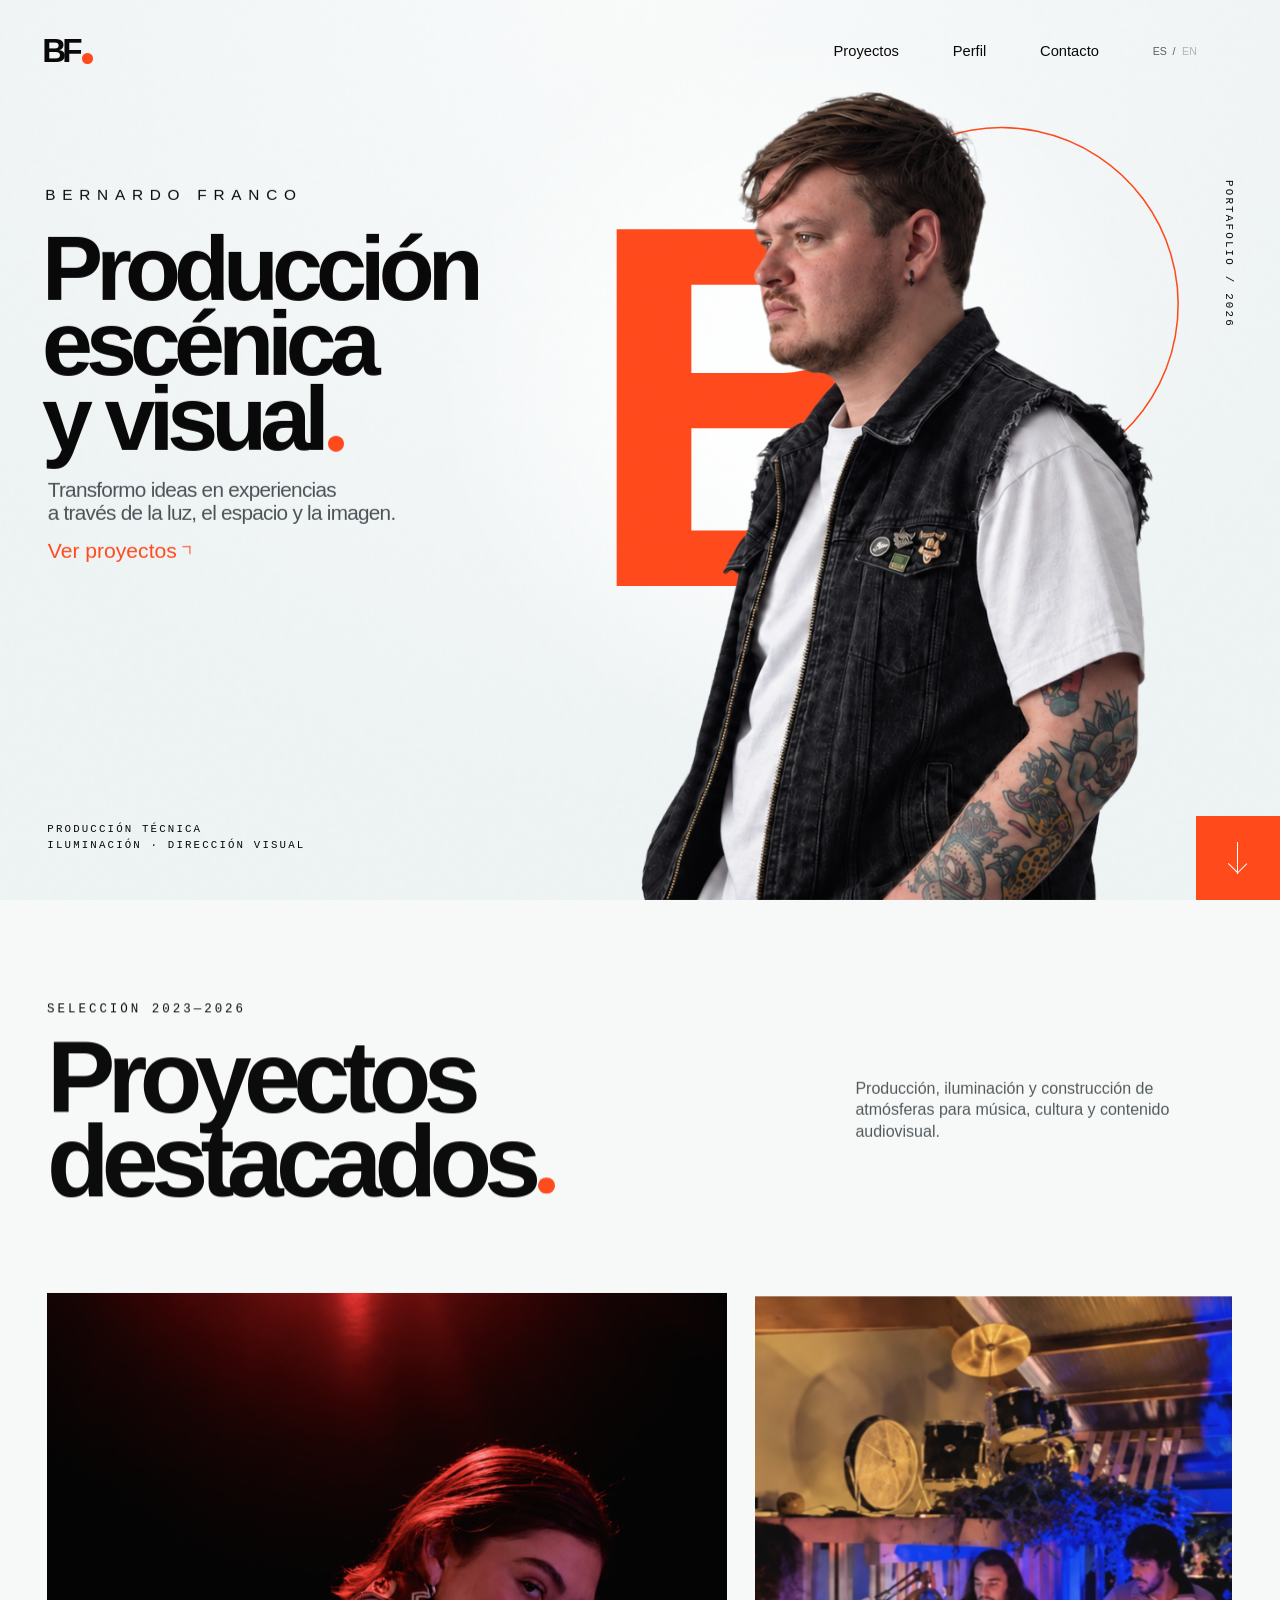
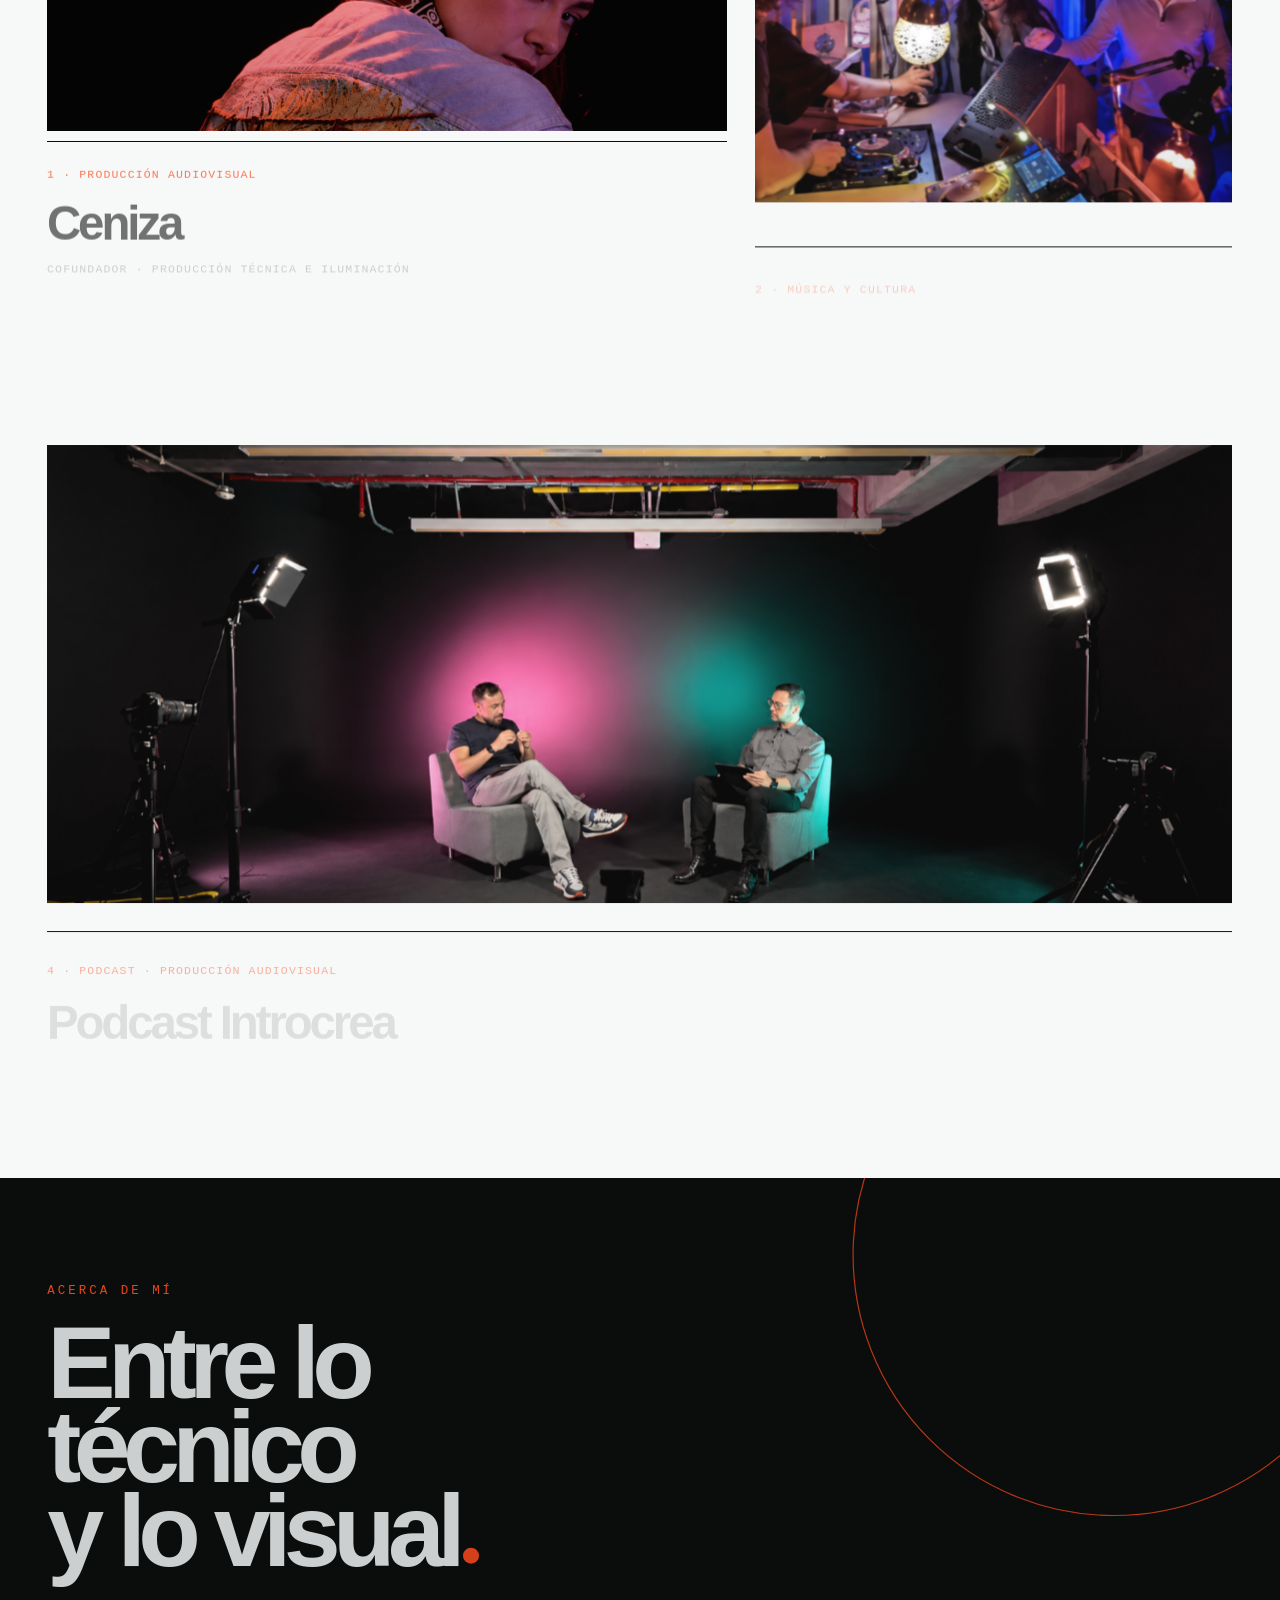
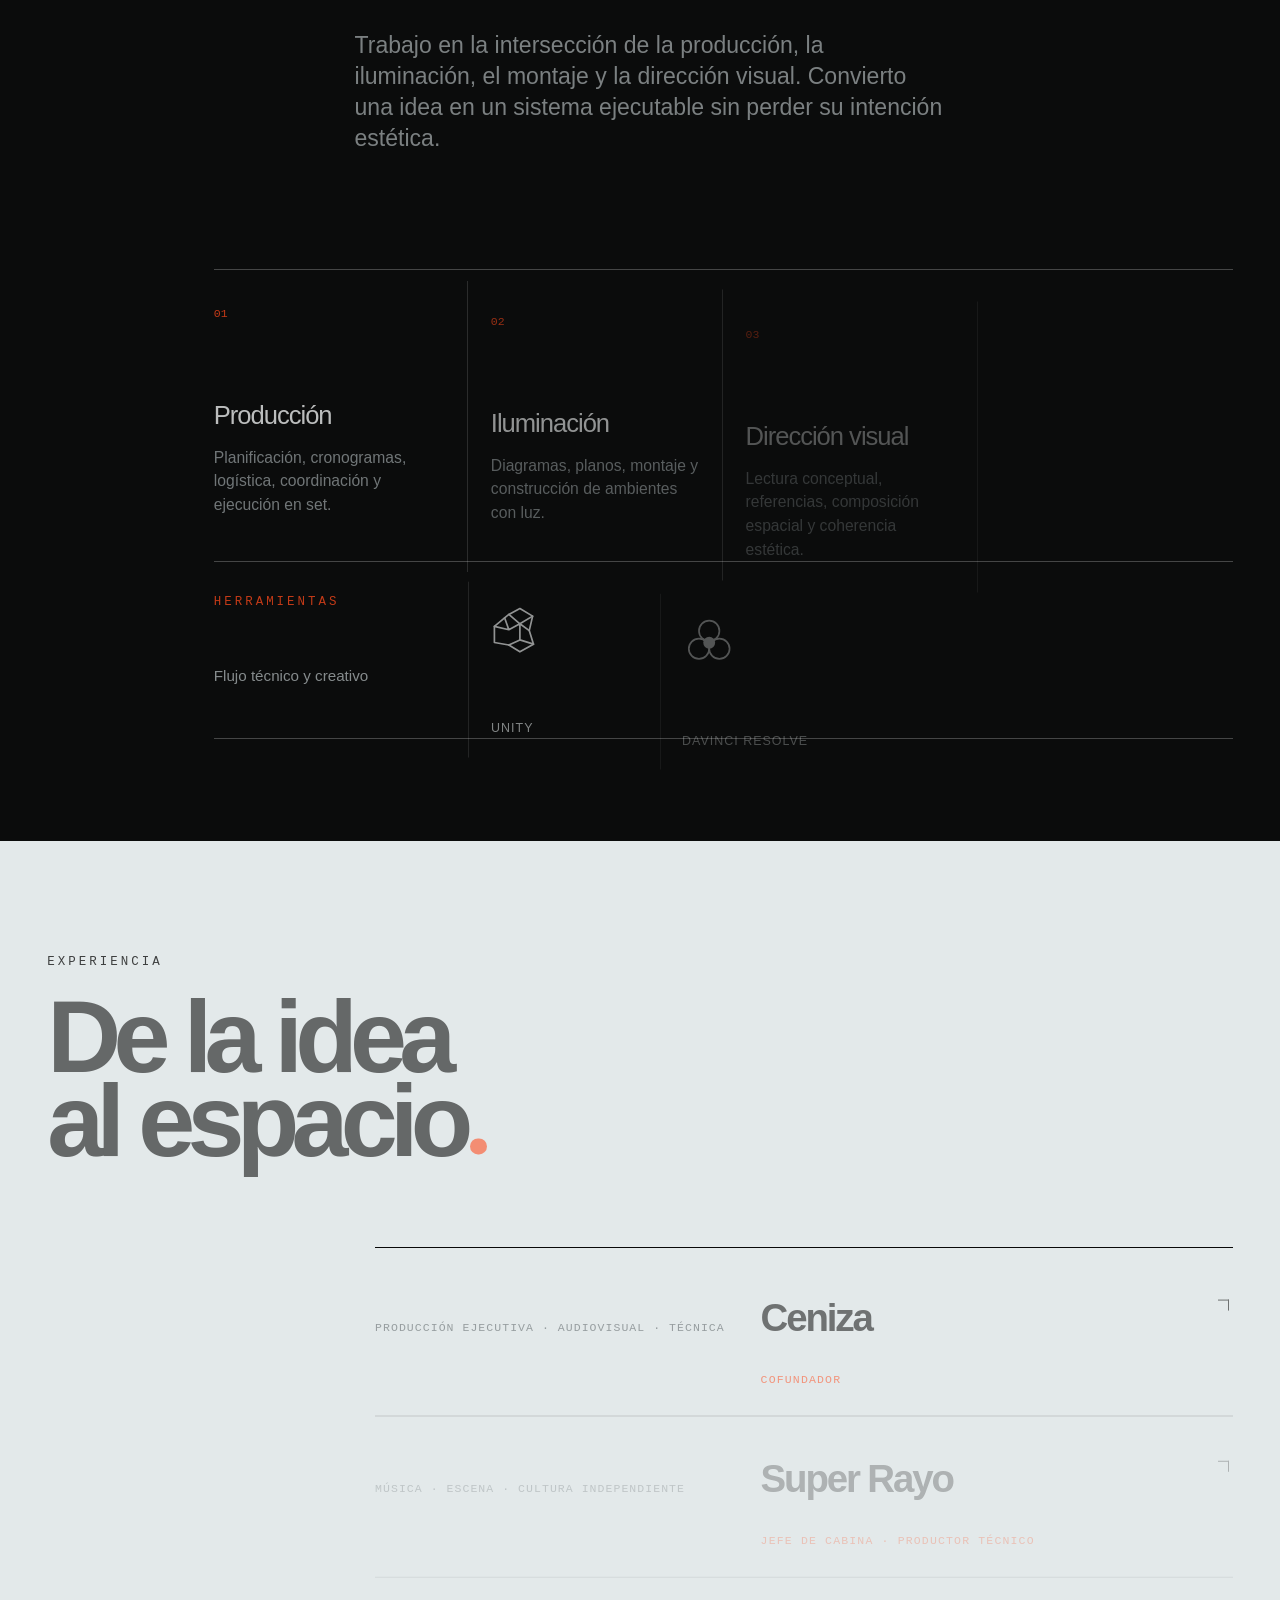
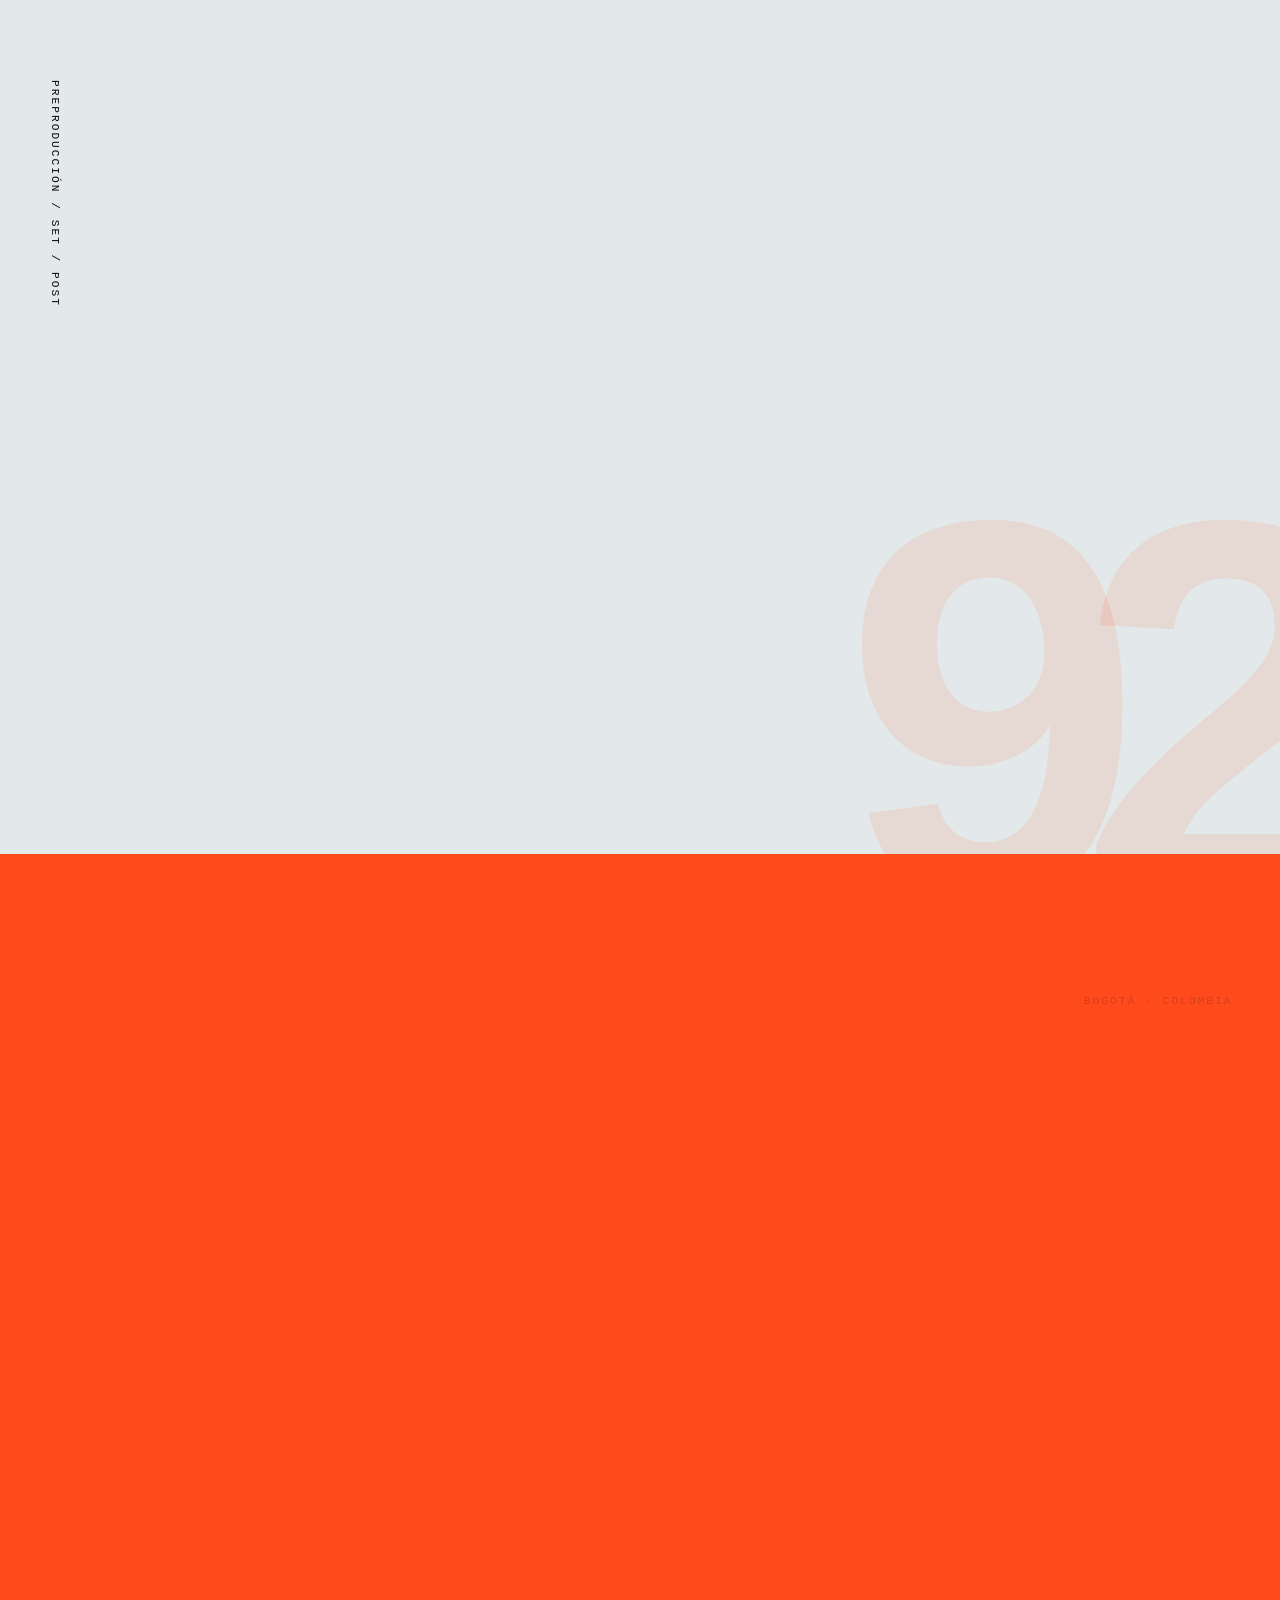
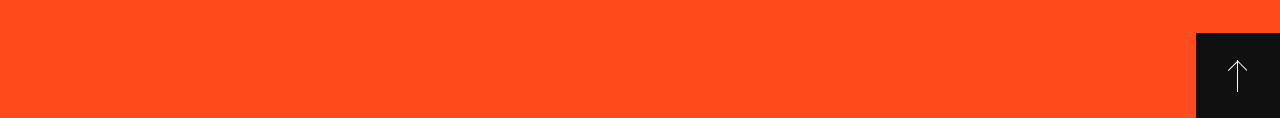
==== commit f7730ca7: "fix: align narrow mobile hero artwork" ====
--- a/index.html
+++ b/index.html
@@ -22,7 +22,7 @@
       type="image/svg+xml"
       href="data:image/svg+xml,%3Csvg xmlns='http://www.w3.org/2000/svg' viewBox='0 0 64 64'%3E%3Crect width='64' height='64' fill='%23090909'/%3E%3Ctext x='7' y='43' fill='white' font-family='Arial' font-size='34' font-weight='900'%3EBF%3C/text%3E%3Ccircle cx='53' cy='48' r='6' fill='%23ff4a1c'/%3E%3C/svg%3E"
     />
-    <link rel="stylesheet" href="./styles.css?v=hero-mobile-art-v3" />
+    <link rel="stylesheet" href="./styles.css?v=hero-mobile-art-v6" />
   </head>
   <body>
     <main class="hero" id="inicio">
--- a/styles.css
+++ b/styles.css
@@ -1484,20 +1484,20 @@
 @media (max-width: 390px) {
   .visual img {
     bottom: -24svh;
-    left: calc(50vw - 72svh);
+    left: calc(38vw - 72svh);
     height: 70svh;
   }
 
   .monogram {
+    top: 24%;
+    left: 8%;
+    font-size: 64vw;
+  }
+
+  .orbit {
     top: 18%;
-    left: -4%;
-    font-size: 92vw;
-  }
-
-  .orbit {
-    top: 0;
-    left: 25%;
-    width: 72vw;
+    left: 57%;
+    width: 42vw;
   }
 }
 
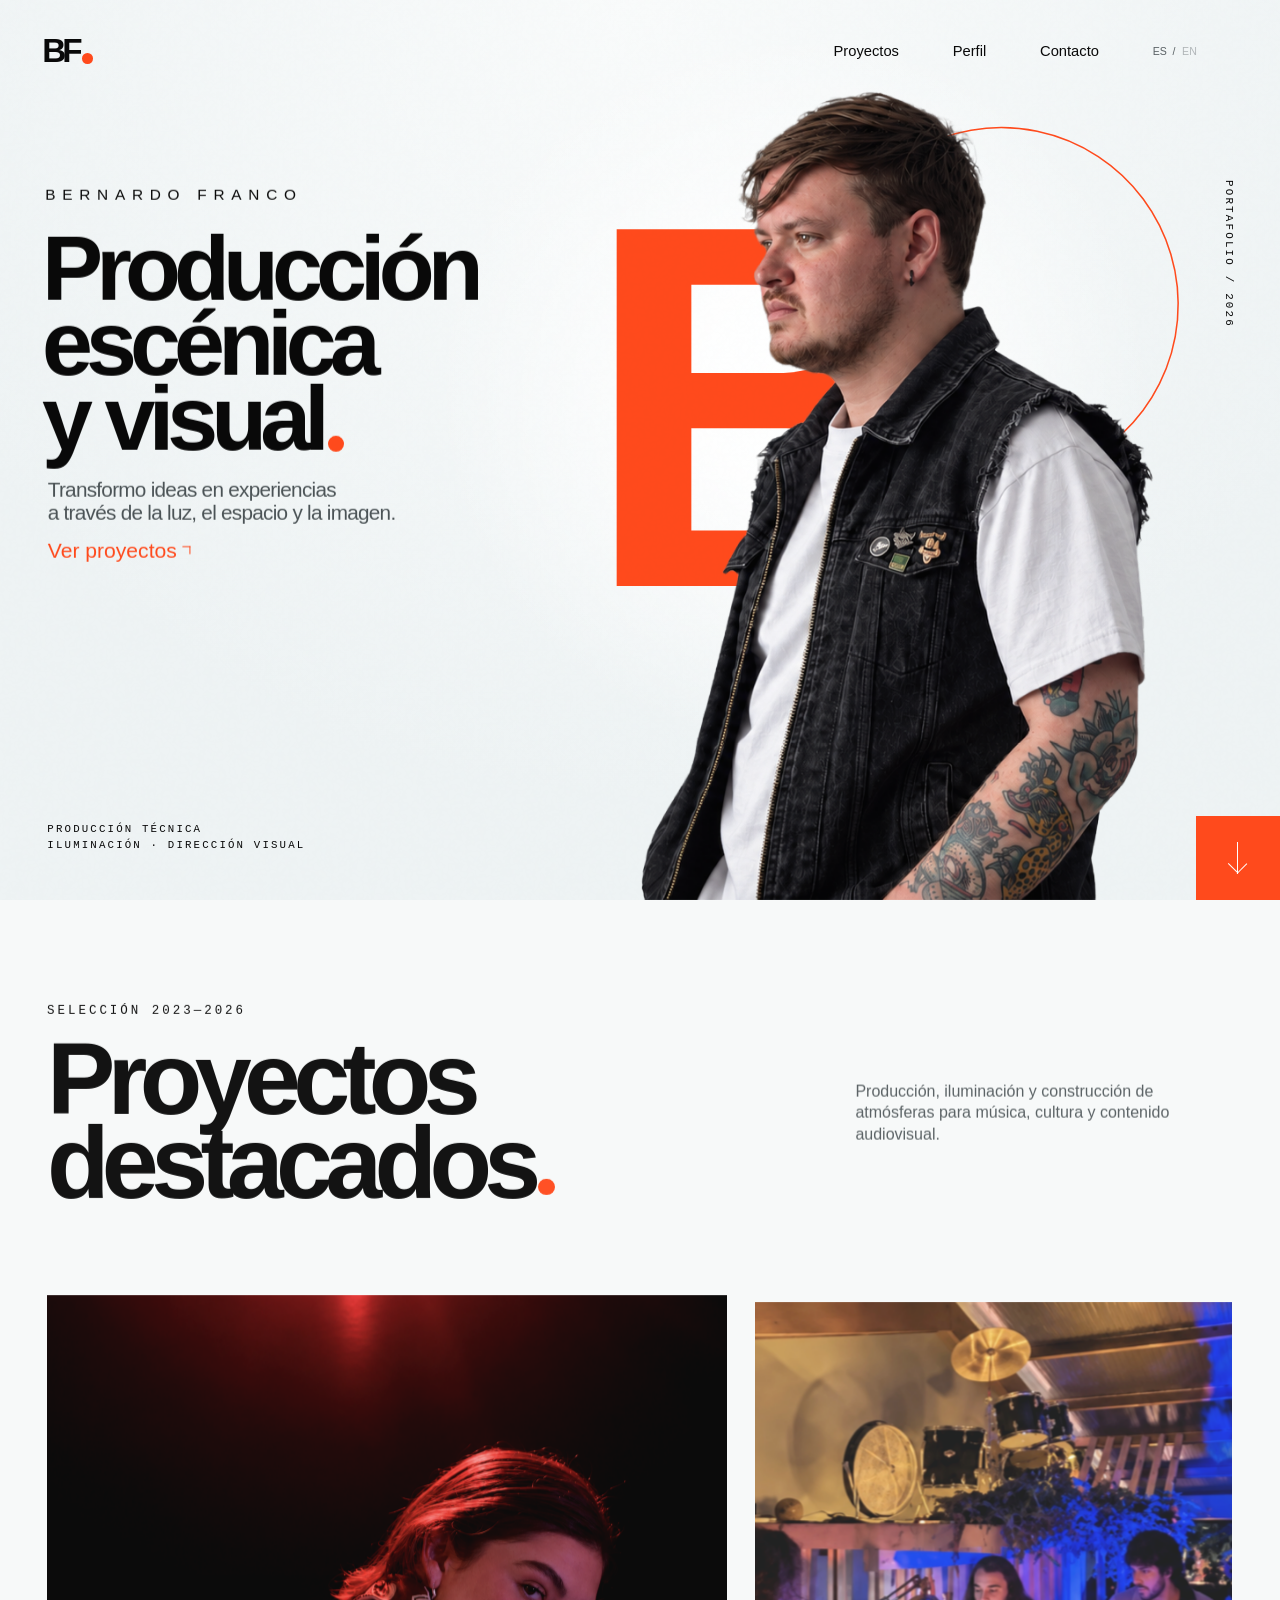
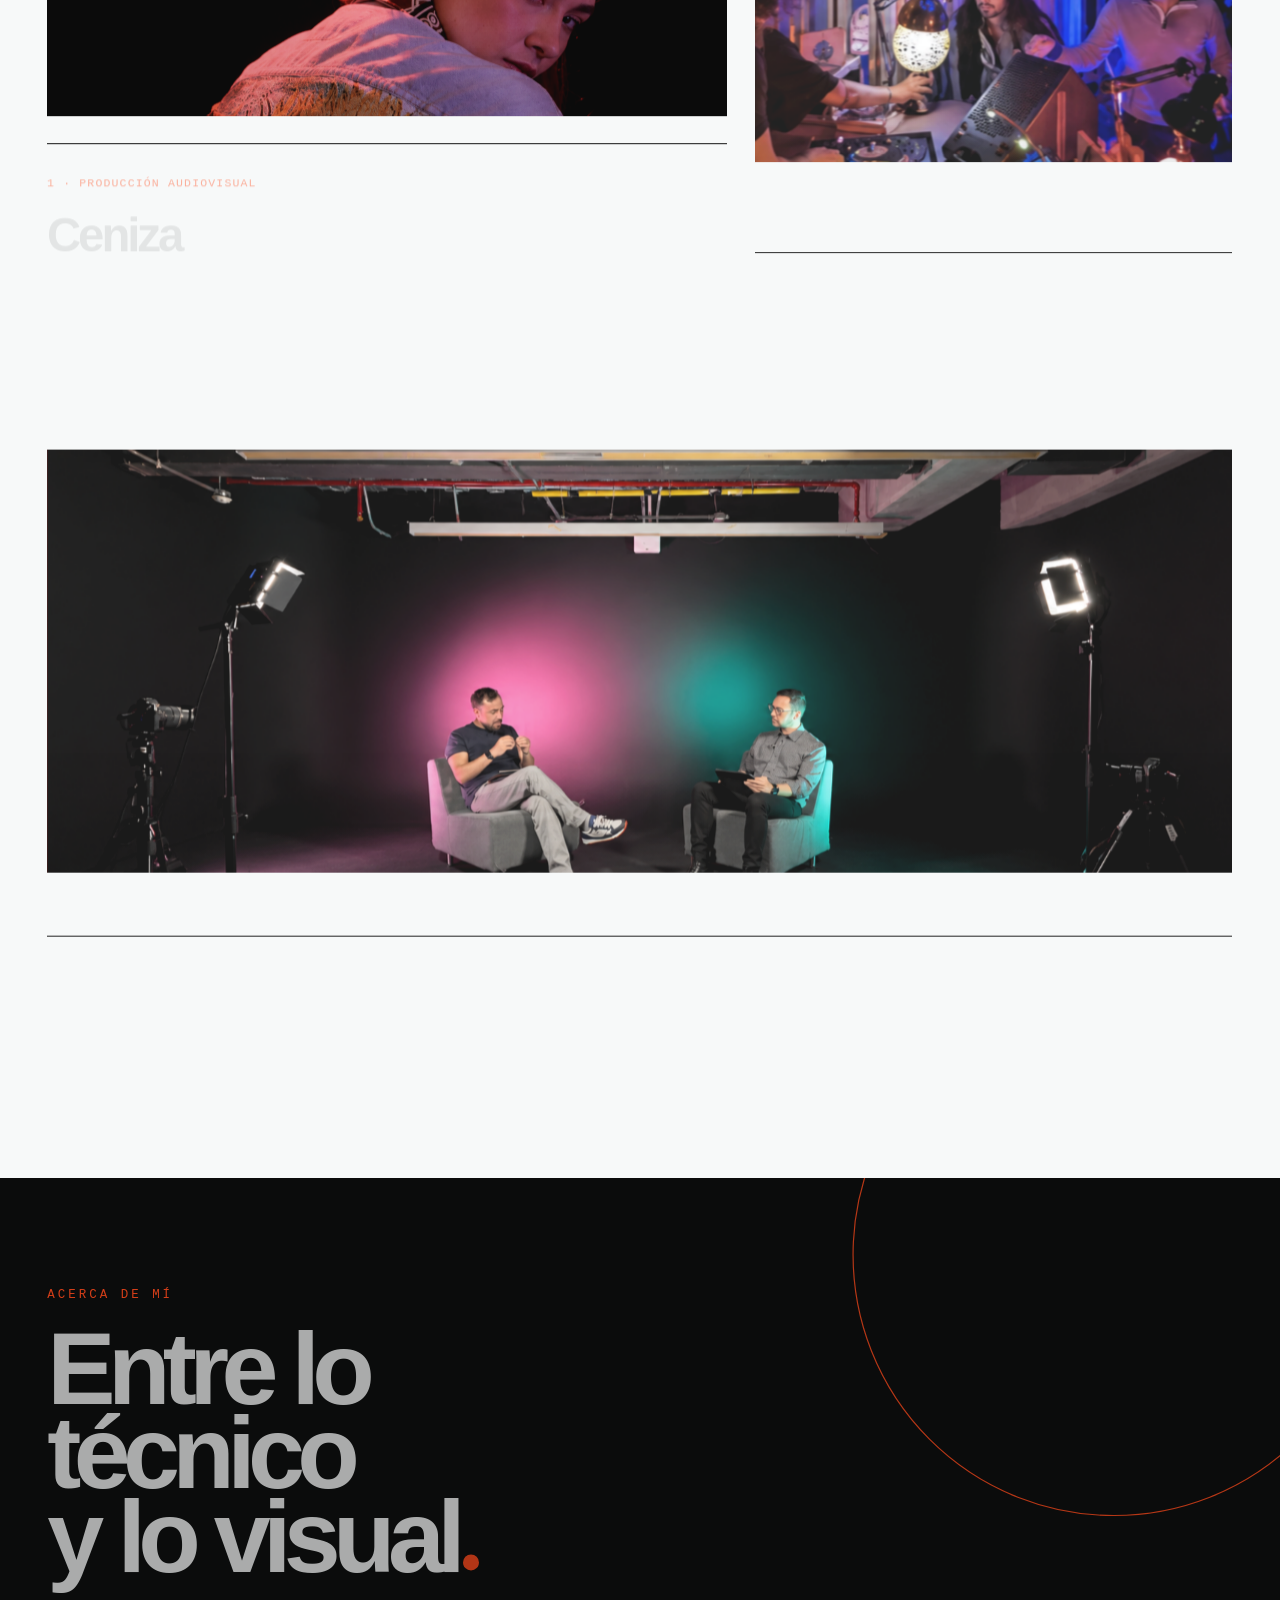
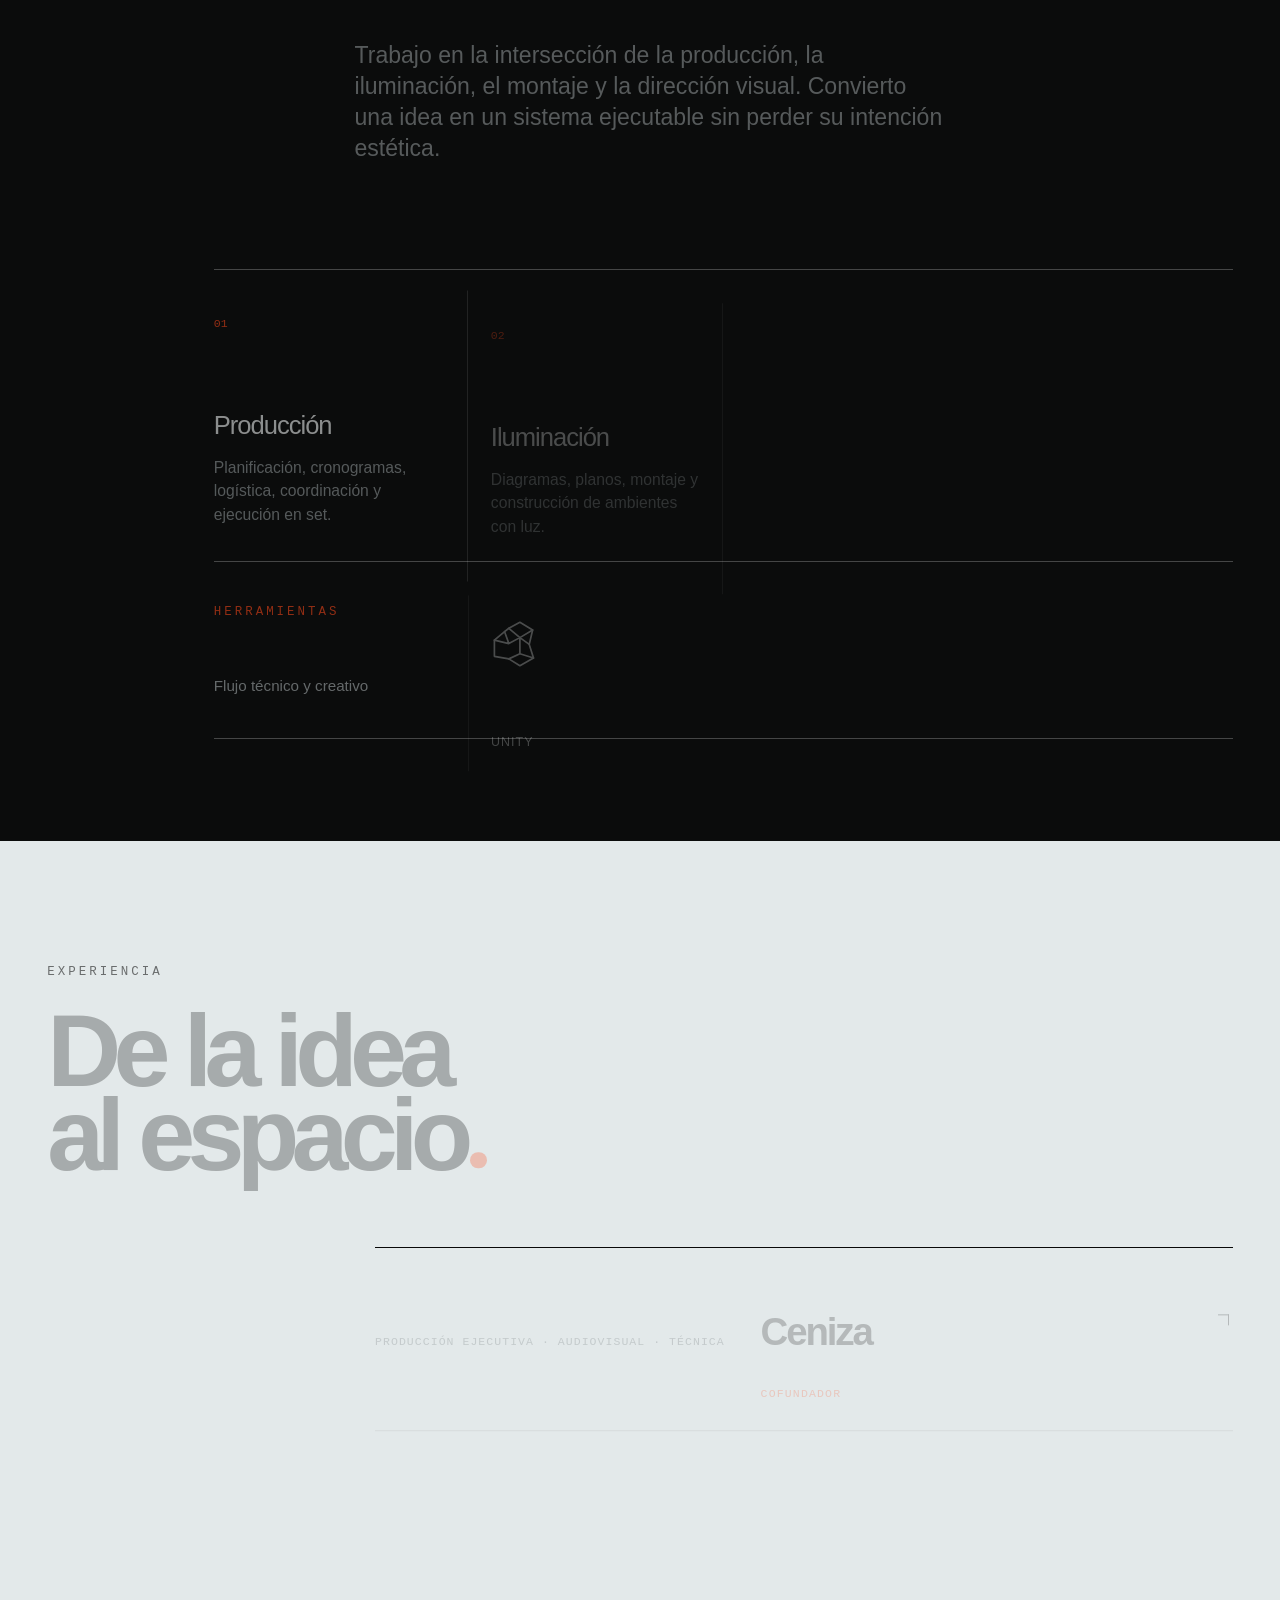
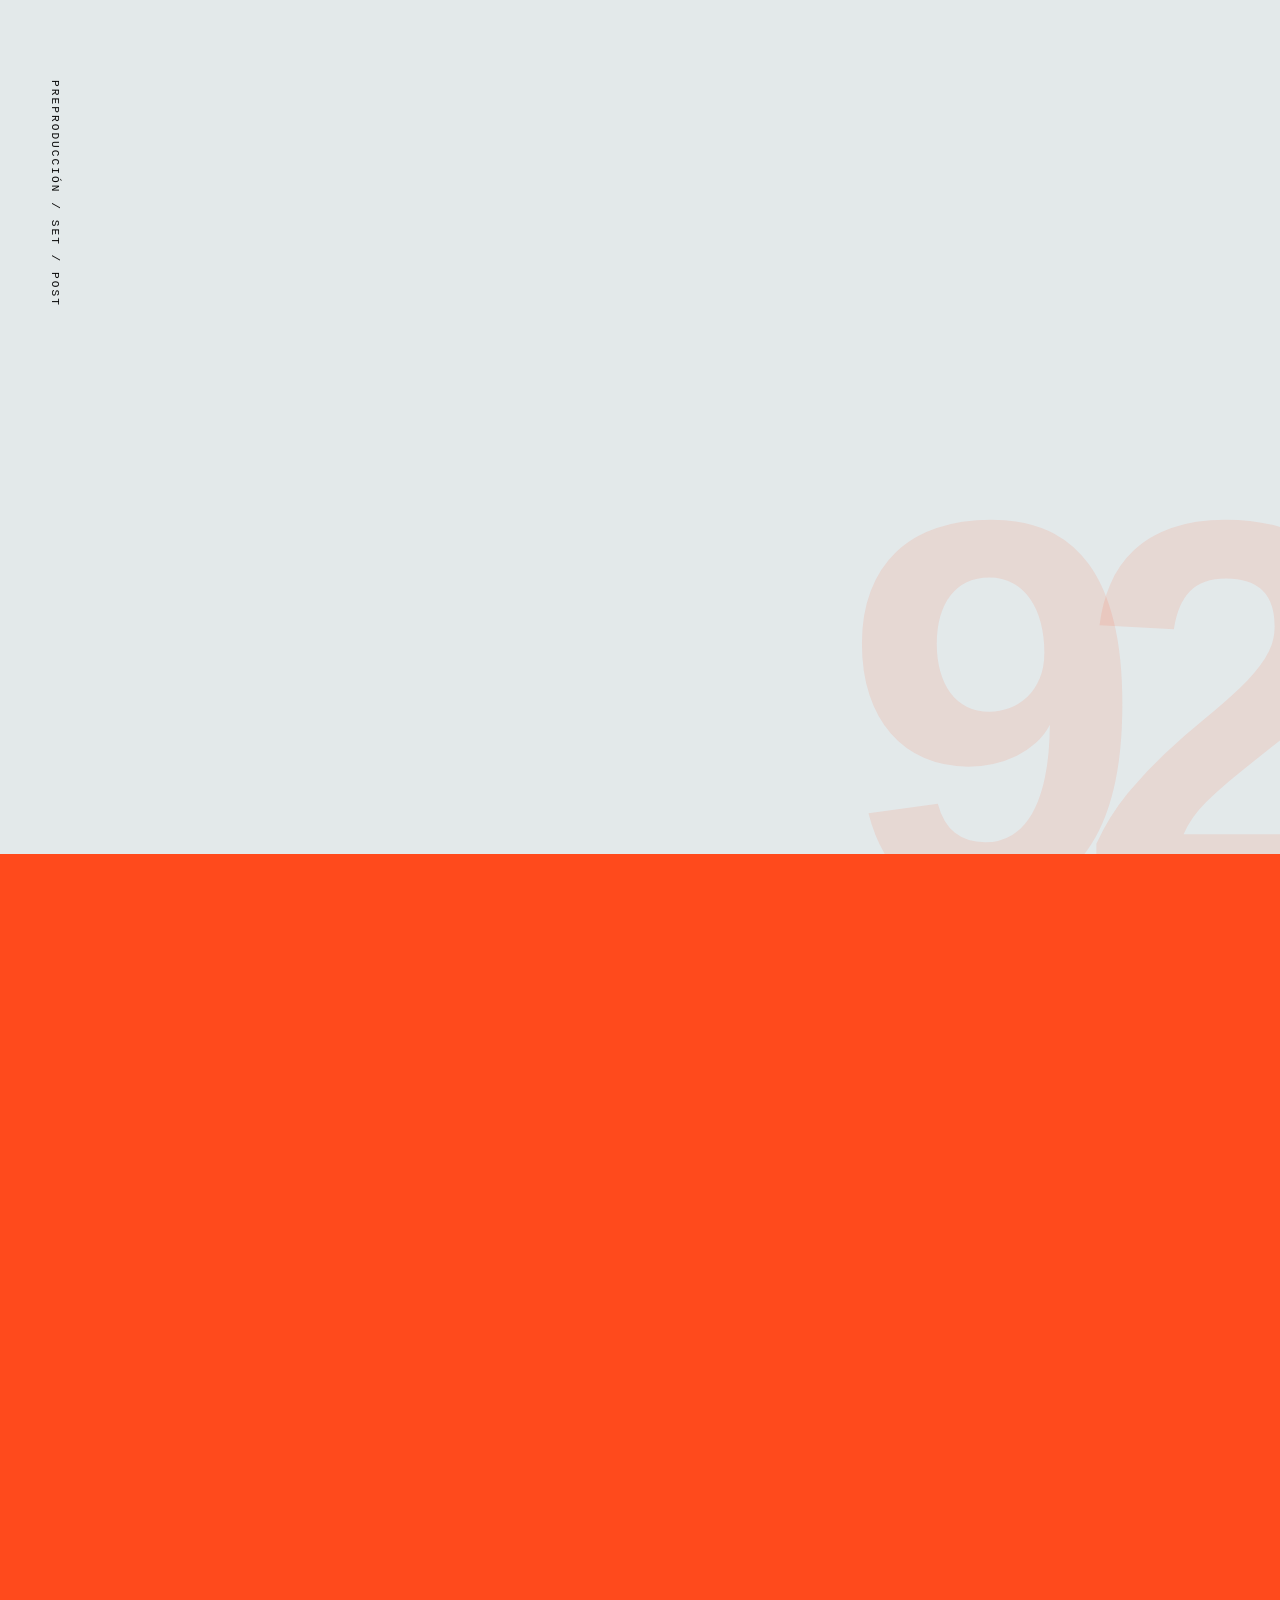
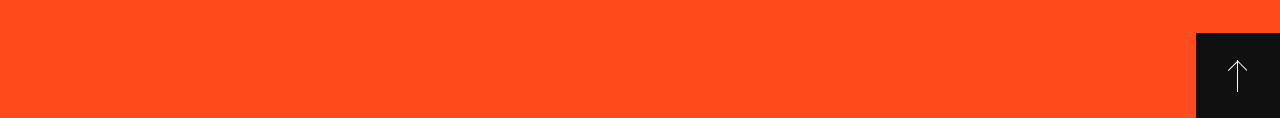
==== commit 7572e710: "fix: refresh mobile hero stylesheet cache" ====
--- a/index.html
+++ b/index.html
@@ -22,7 +22,7 @@
       type="image/svg+xml"
       href="data:image/svg+xml,%3Csvg xmlns='http://www.w3.org/2000/svg' viewBox='0 0 64 64'%3E%3Crect width='64' height='64' fill='%23090909'/%3E%3Ctext x='7' y='43' fill='white' font-family='Arial' font-size='34' font-weight='900'%3EBF%3C/text%3E%3Ccircle cx='53' cy='48' r='6' fill='%23ff4a1c'/%3E%3C/svg%3E"
     />
-    <link rel="stylesheet" href="./styles.css?v=hero-mobile-art-v6" />
+    <link rel="stylesheet" href="./styles.css?v=hero-mobile-art-v7" />
   </head>
   <body>
     <main class="hero" id="inicio">
--- a/styles.css
+++ b/styles.css
@@ -1496,7 +1496,7 @@
 
   .orbit {
     top: 18%;
-    left: 57%;
+    left: 28%;
     width: 42vw;
   }
 }
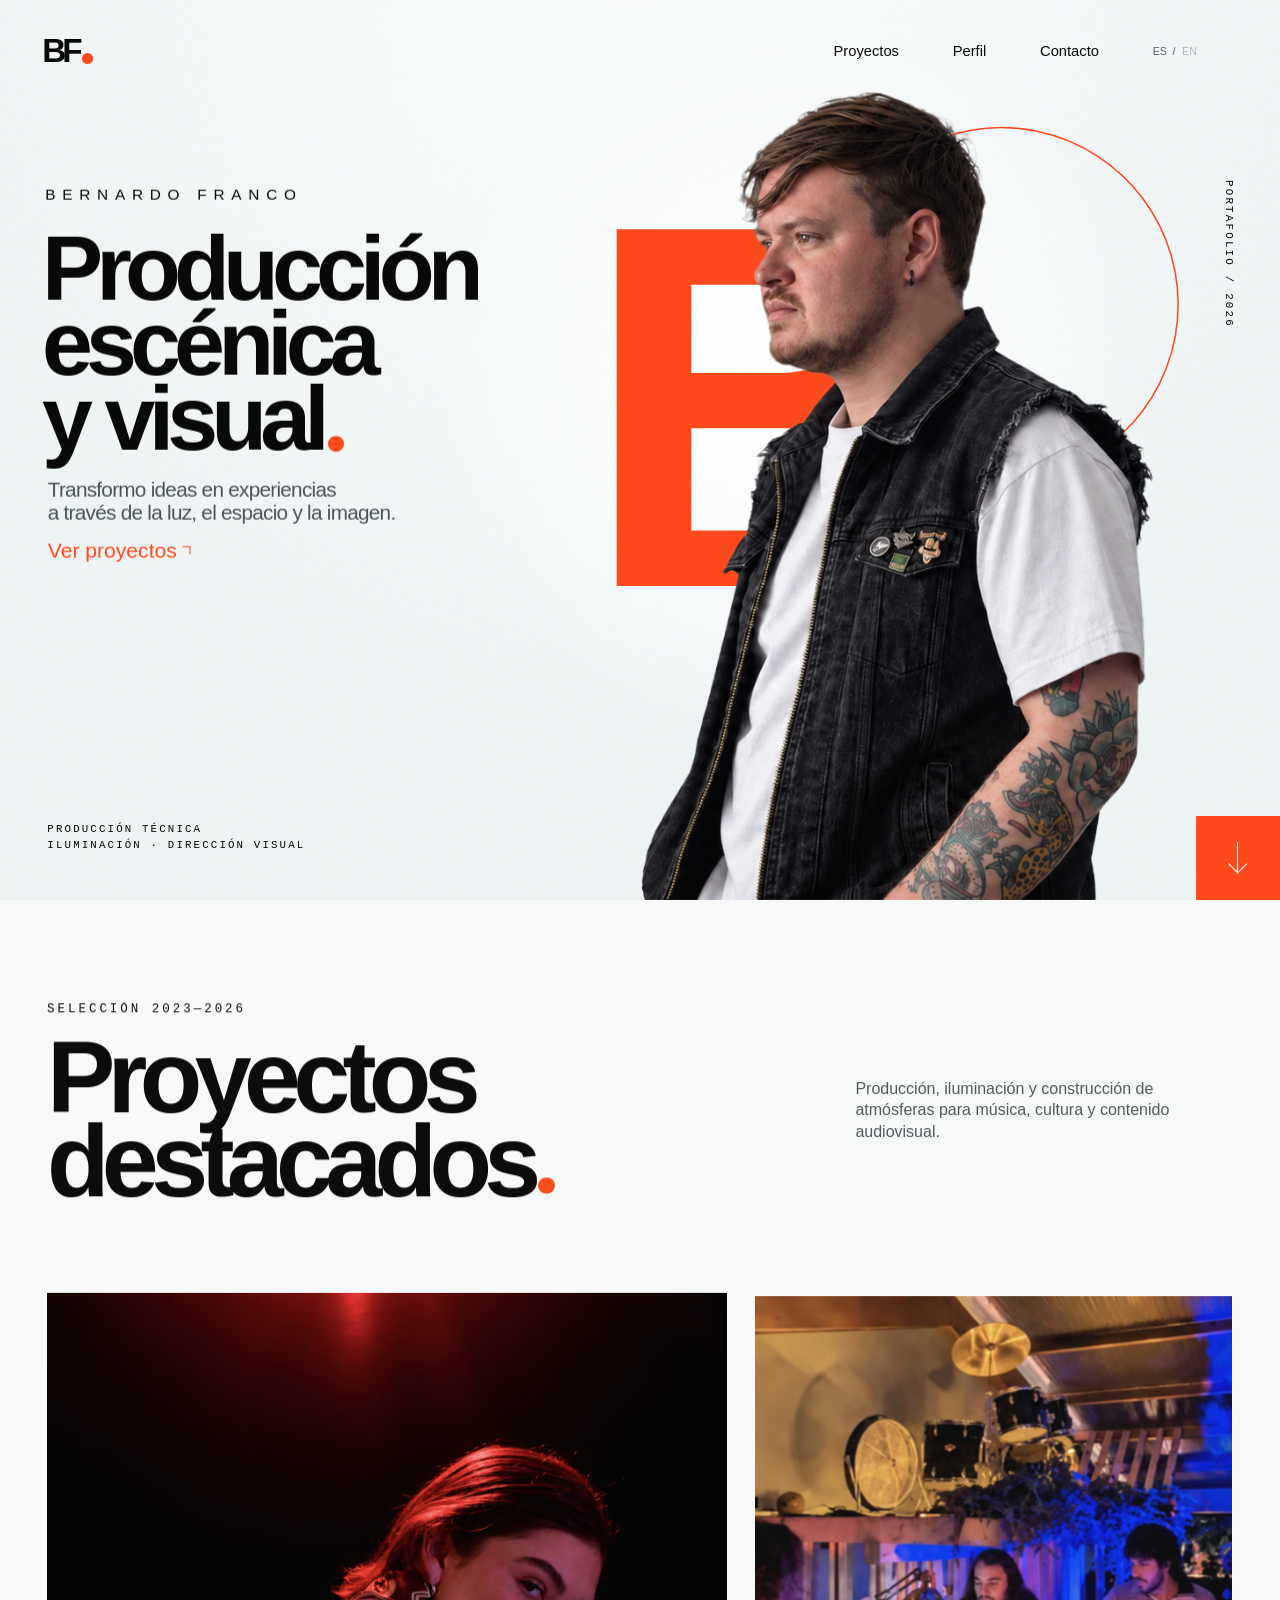
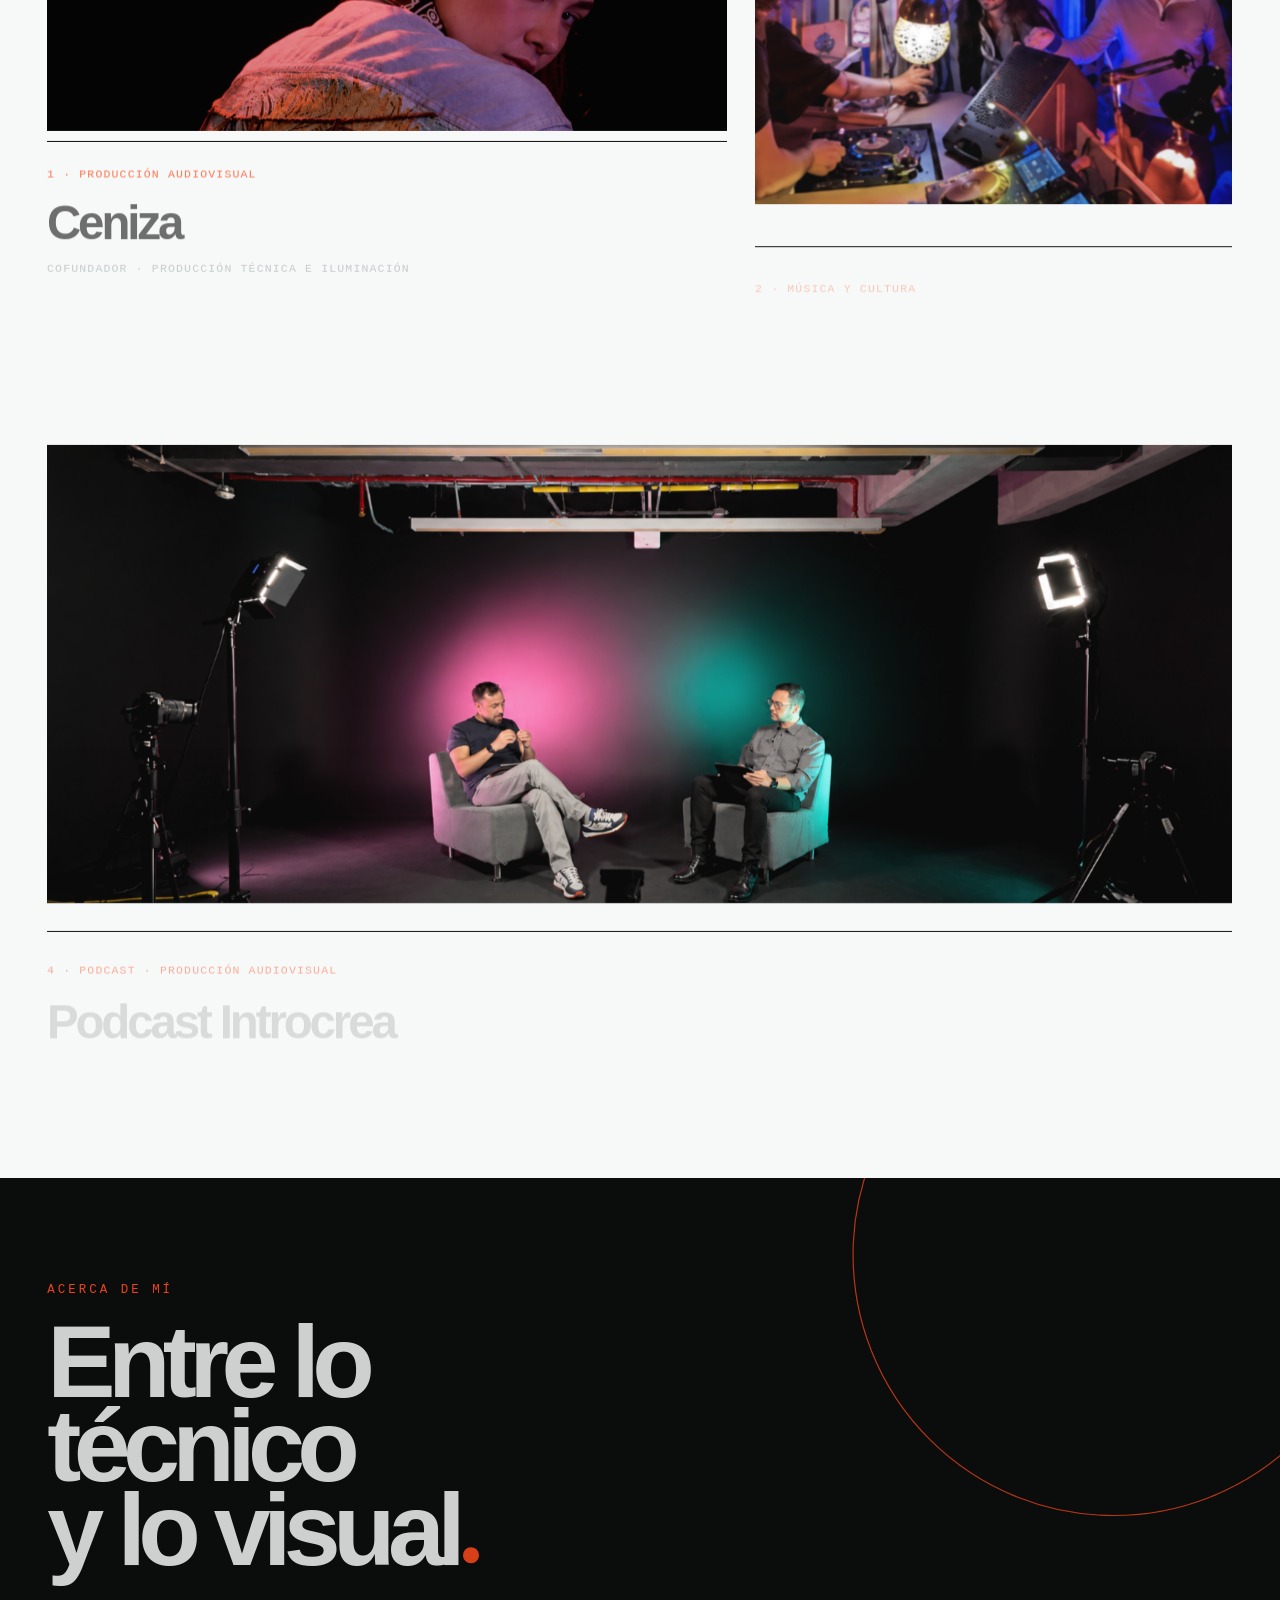
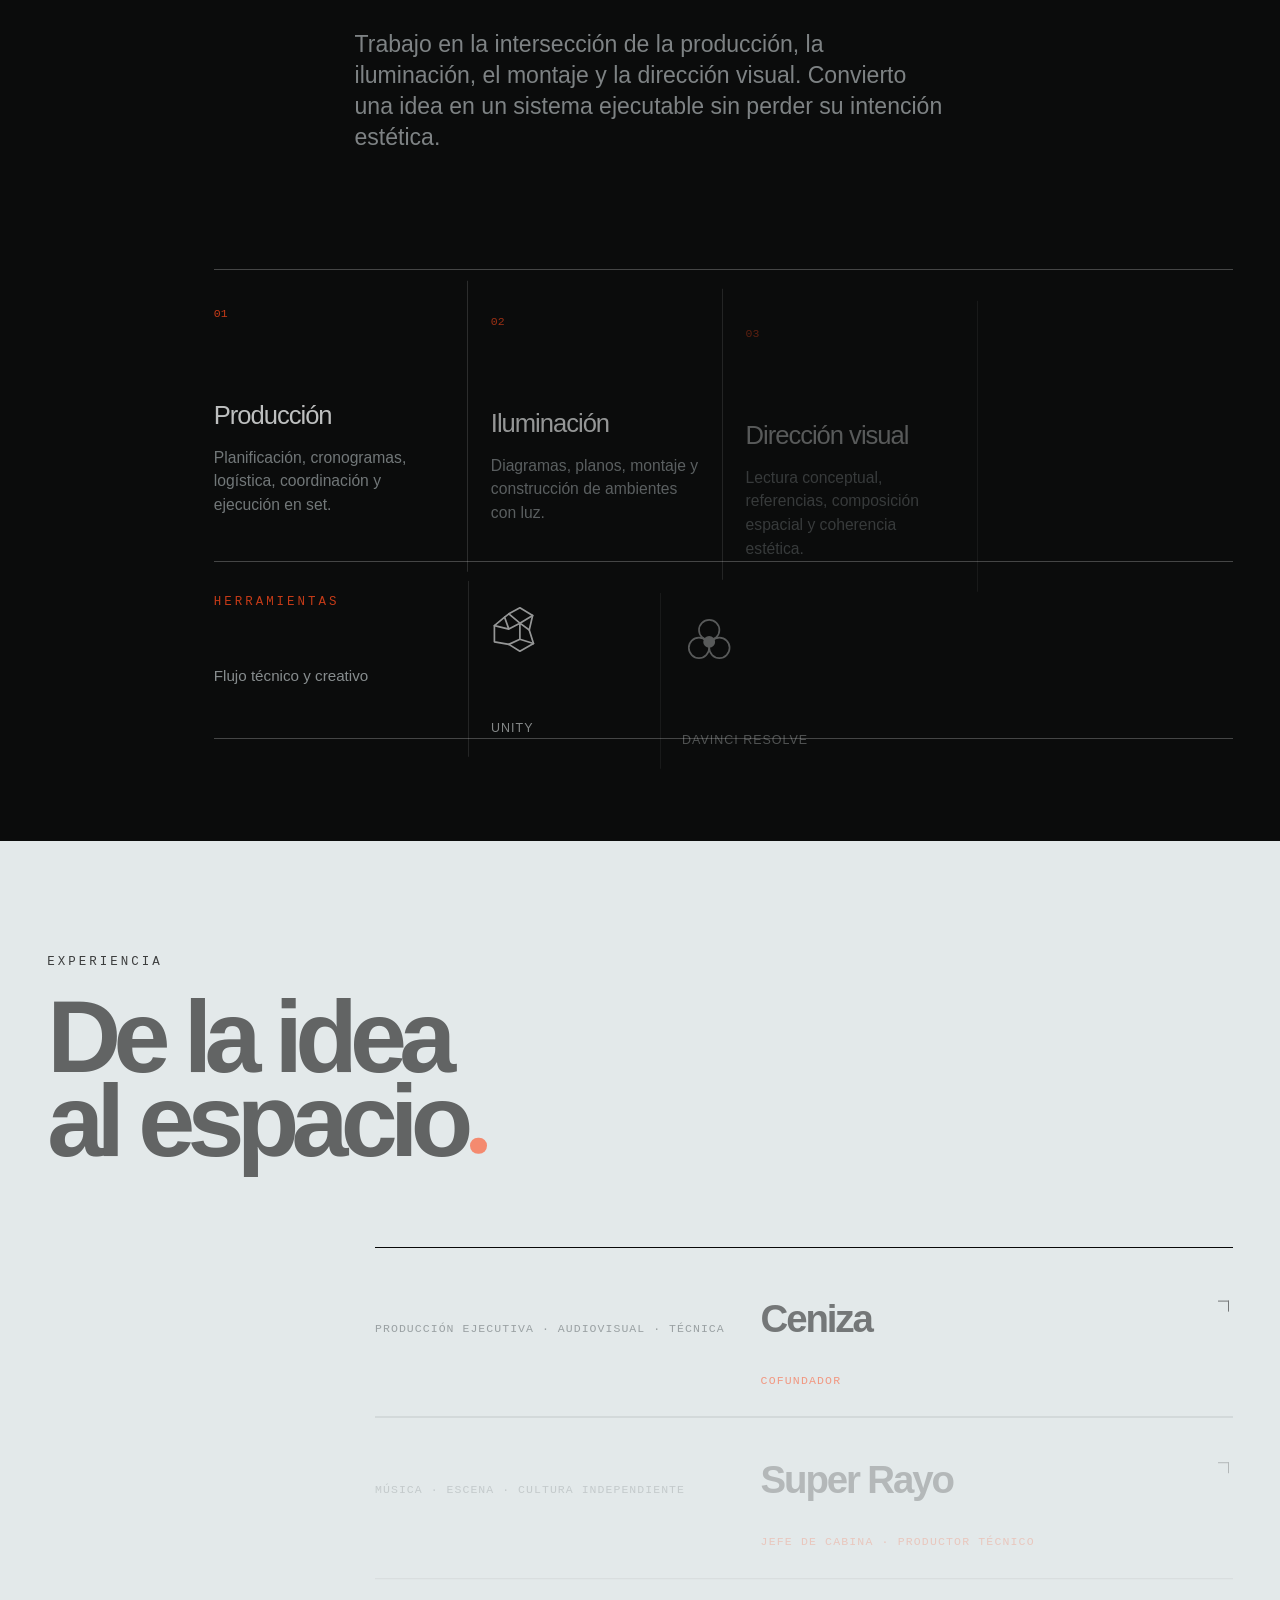
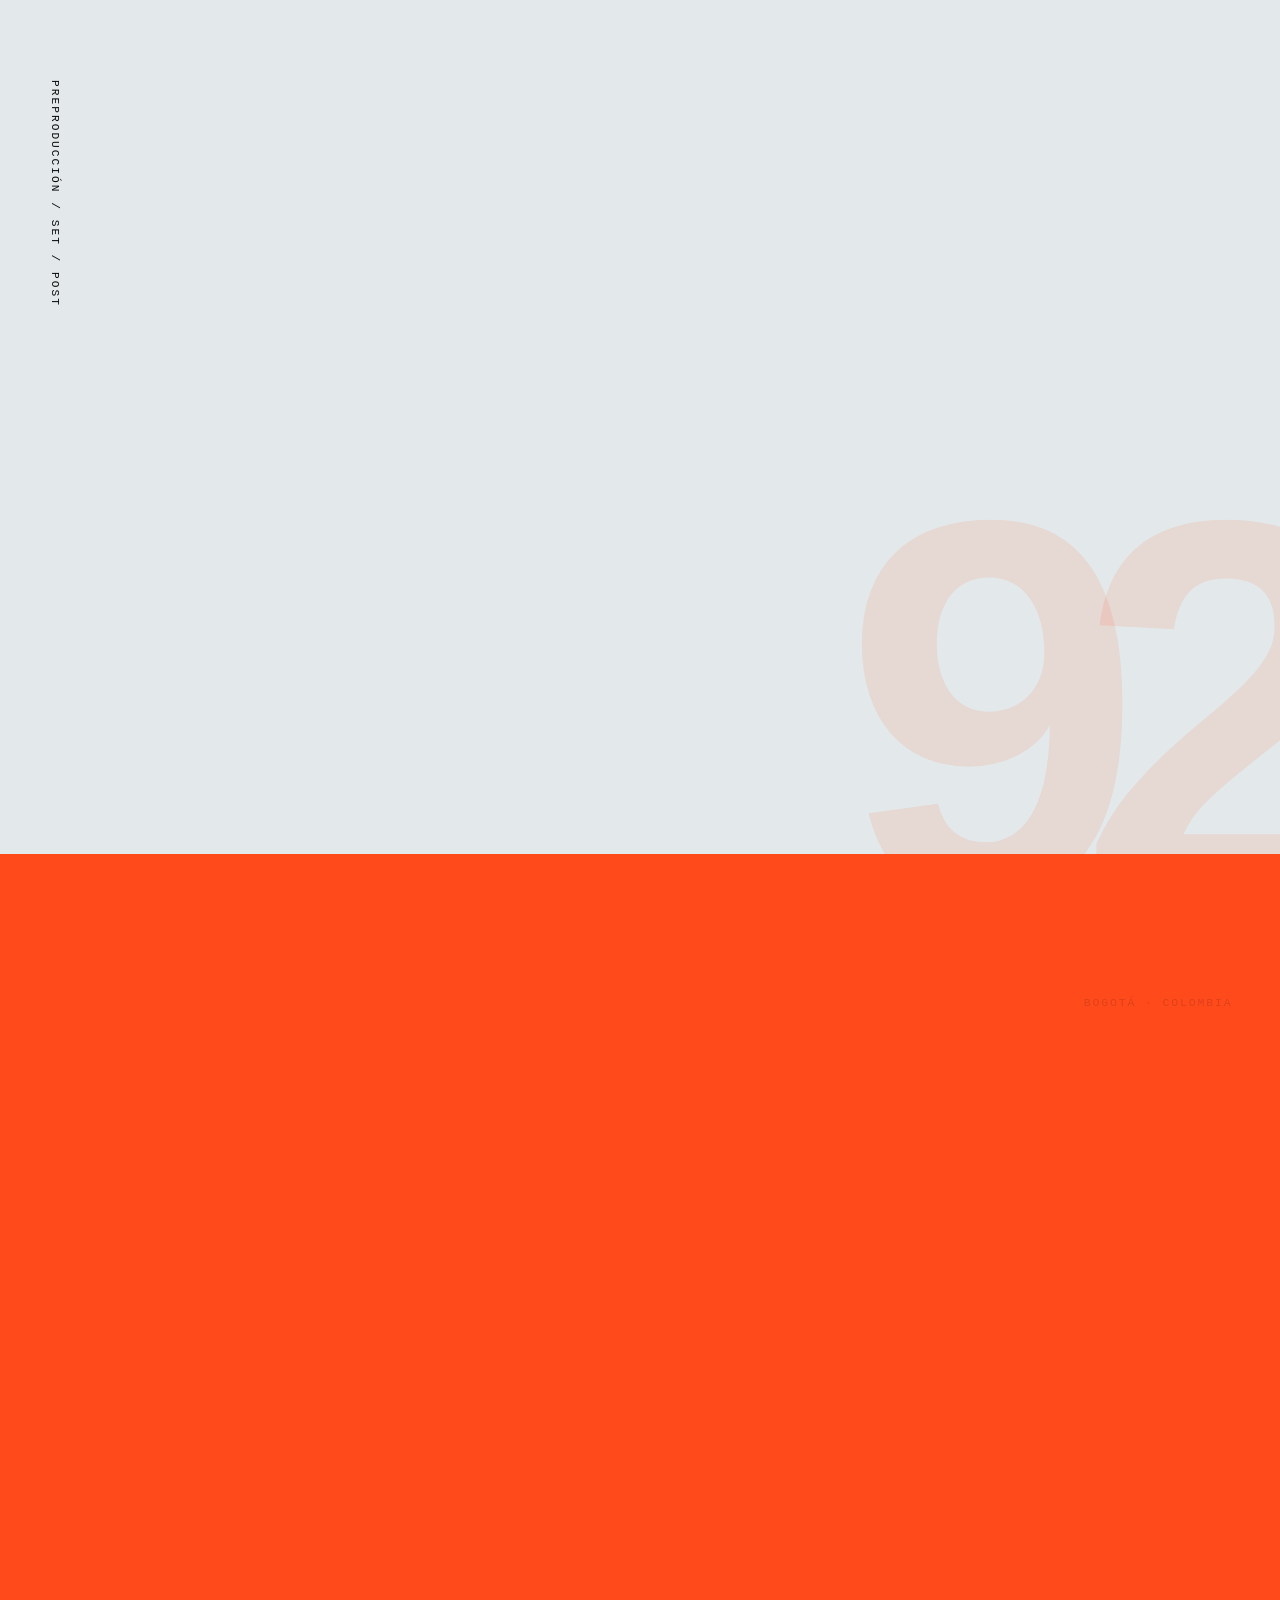
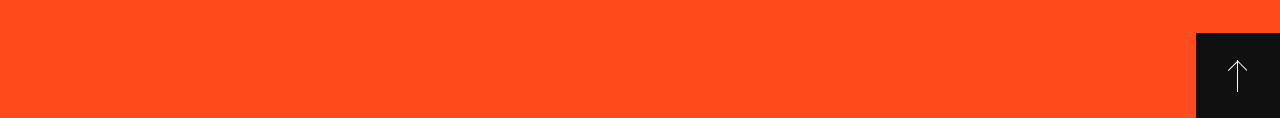
==== commit ab4a4582: "fix: refresh mobile hero stylesheet cache" ====
--- a/index.html
+++ b/index.html
@@ -22,7 +22,7 @@
       type="image/svg+xml"
       href="data:image/svg+xml,%3Csvg xmlns='http://www.w3.org/2000/svg' viewBox='0 0 64 64'%3E%3Crect width='64' height='64' fill='%23090909'/%3E%3Ctext x='7' y='43' fill='white' font-family='Arial' font-size='34' font-weight='900'%3EBF%3C/text%3E%3Ccircle cx='53' cy='48' r='6' fill='%23ff4a1c'/%3E%3C/svg%3E"
     />
-    <link rel="stylesheet" href="./styles.css?v=hero-mobile-art-v7" />
+    <link rel="stylesheet" href="./styles.css?v=hero-mobile-art-v8" />
   </head>
   <body>
     <main class="hero" id="inicio">
--- a/styles.css
+++ b/styles.css
@@ -1484,7 +1484,7 @@
 @media (max-width: 390px) {
   .visual img {
     bottom: -24svh;
-    left: calc(38vw - 72svh);
+    left: calc(43vw - 72svh);
     height: 70svh;
   }
 
@@ -1495,7 +1495,7 @@
   }
 
   .orbit {
-    top: 18%;
+    top: 26%;
     left: 28%;
     width: 42vw;
   }
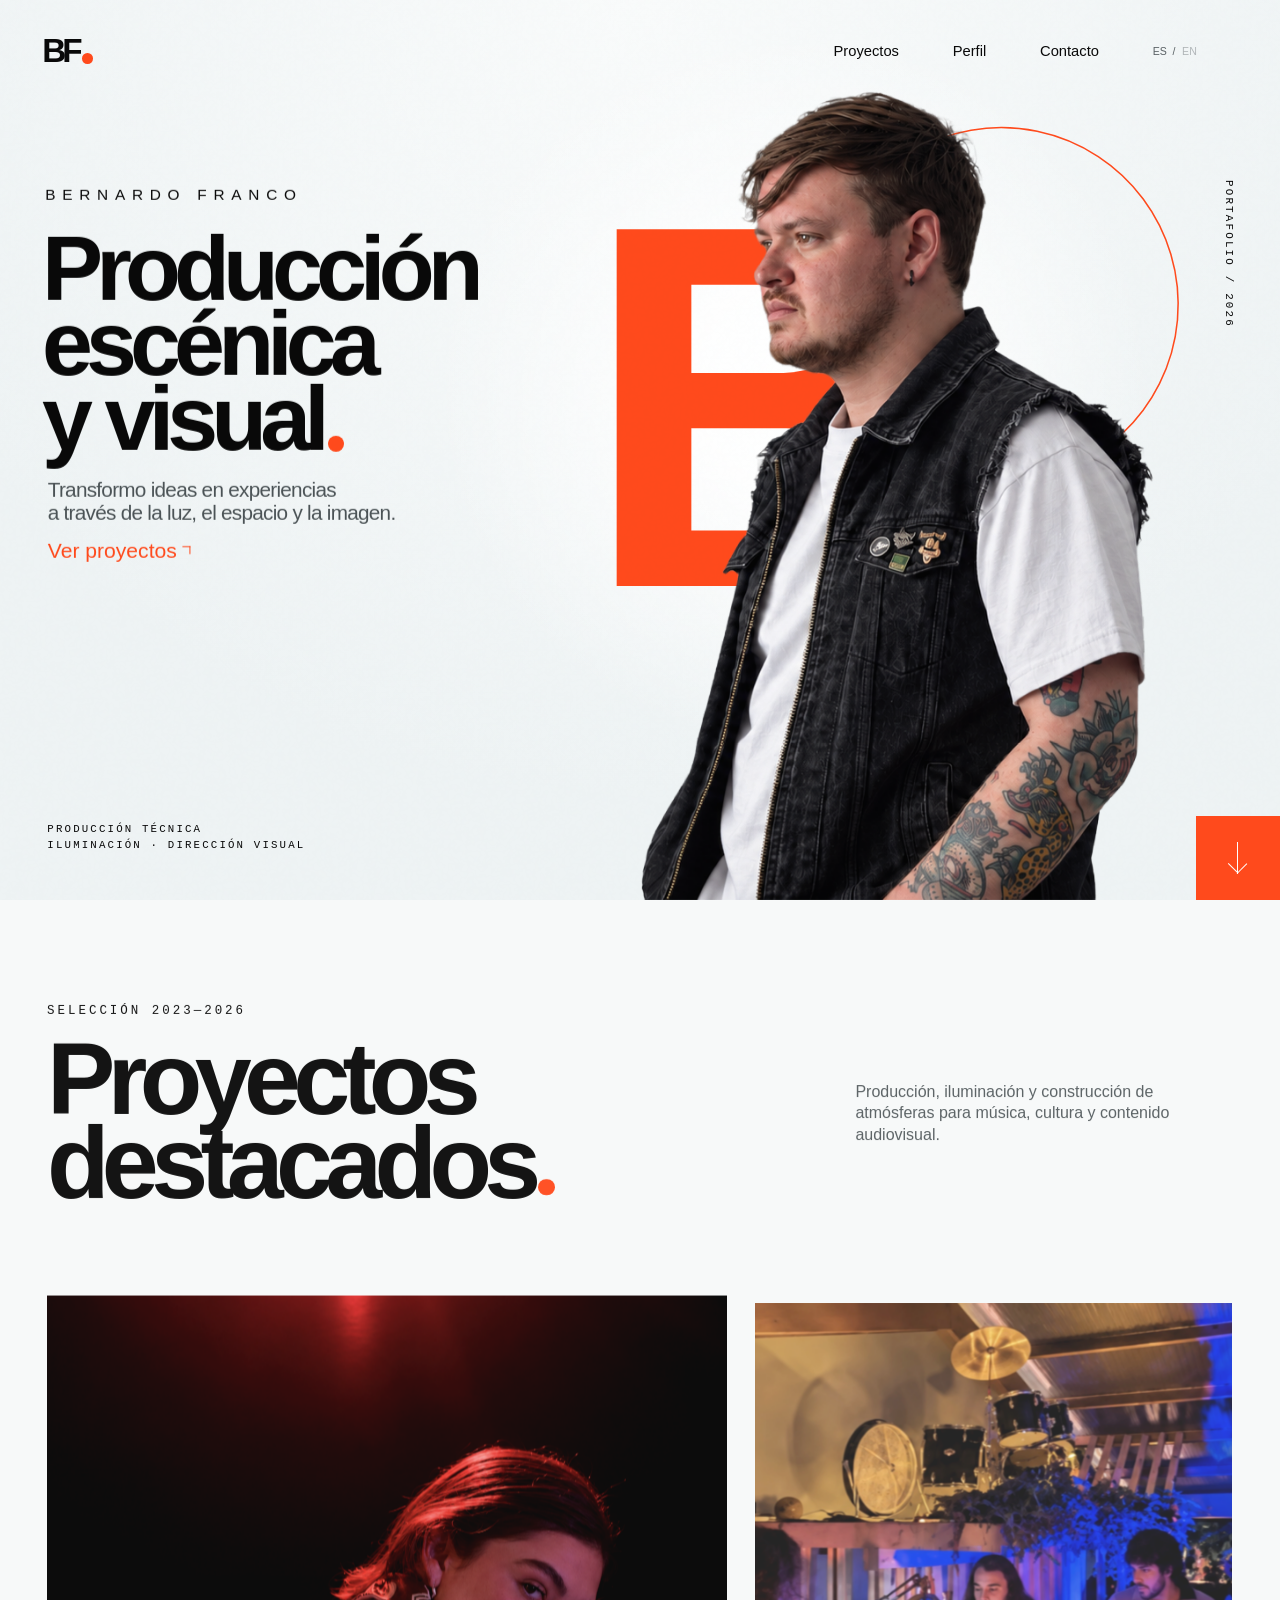
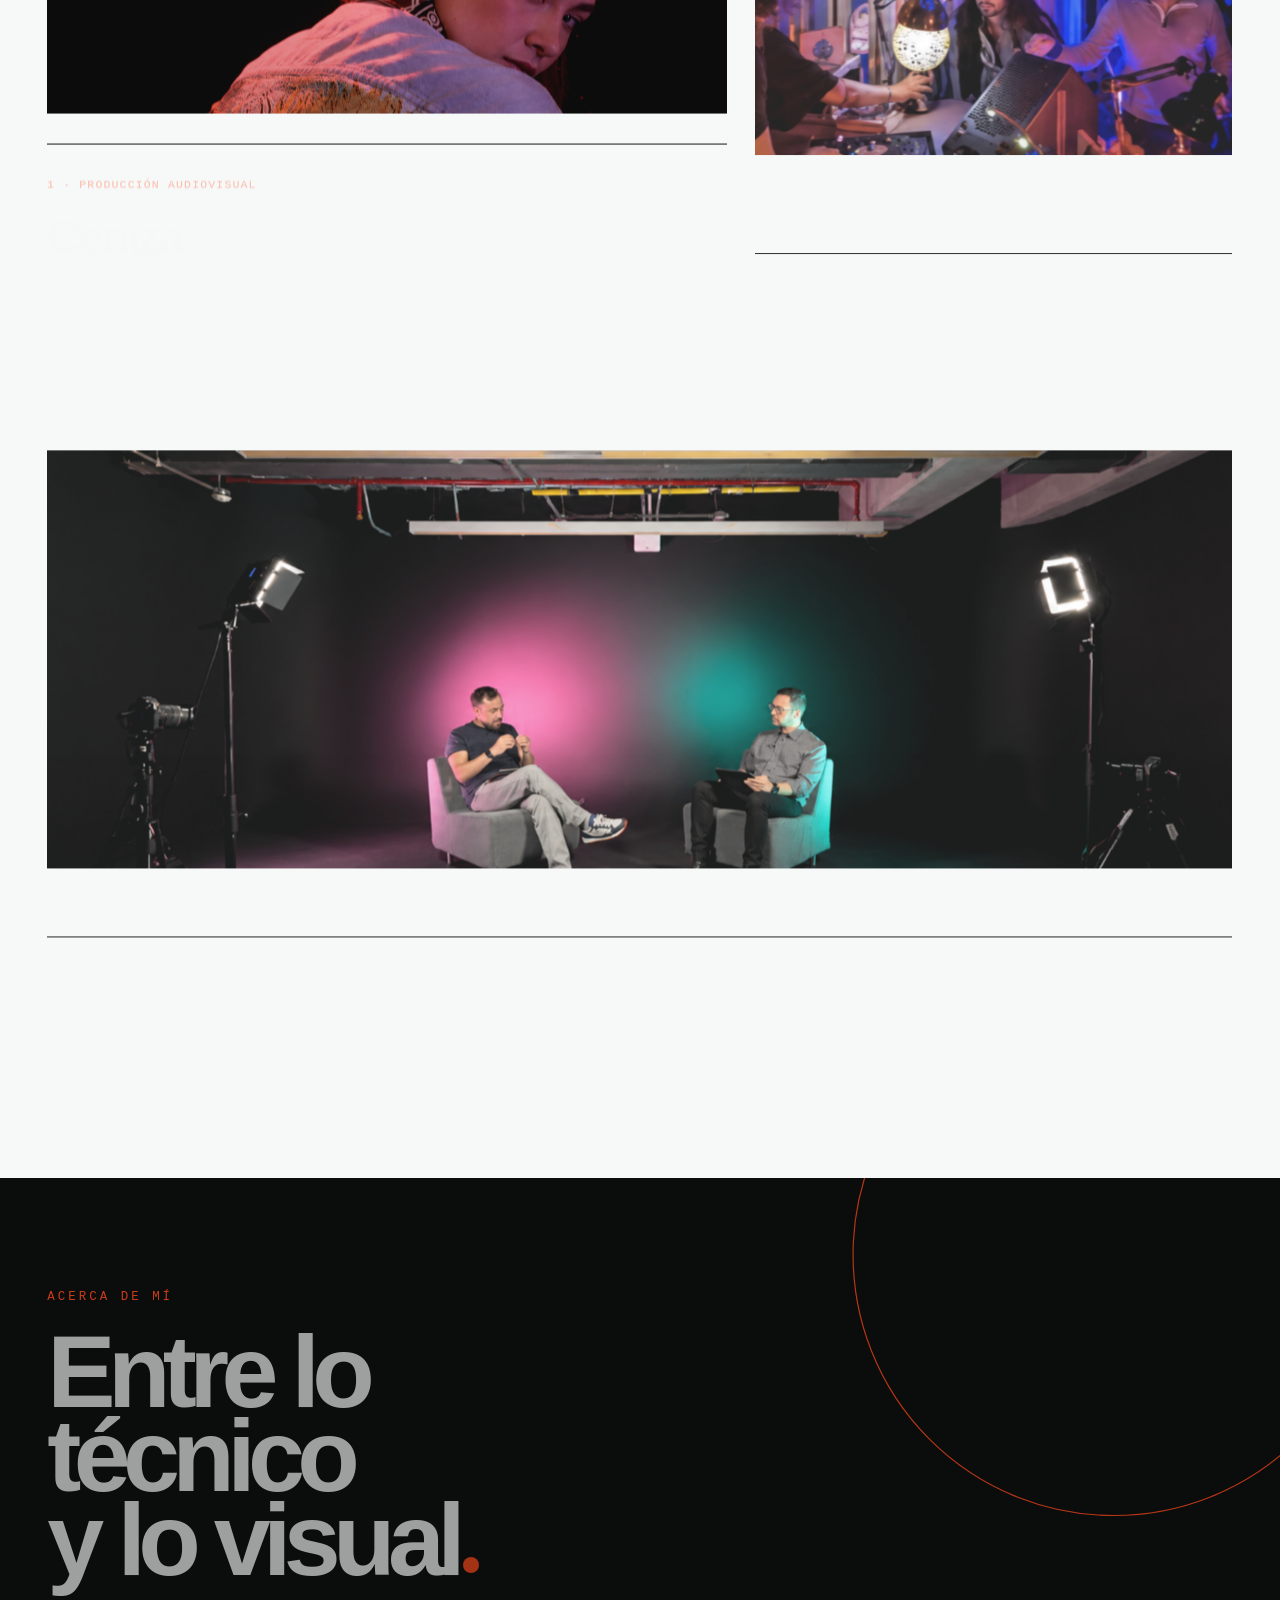
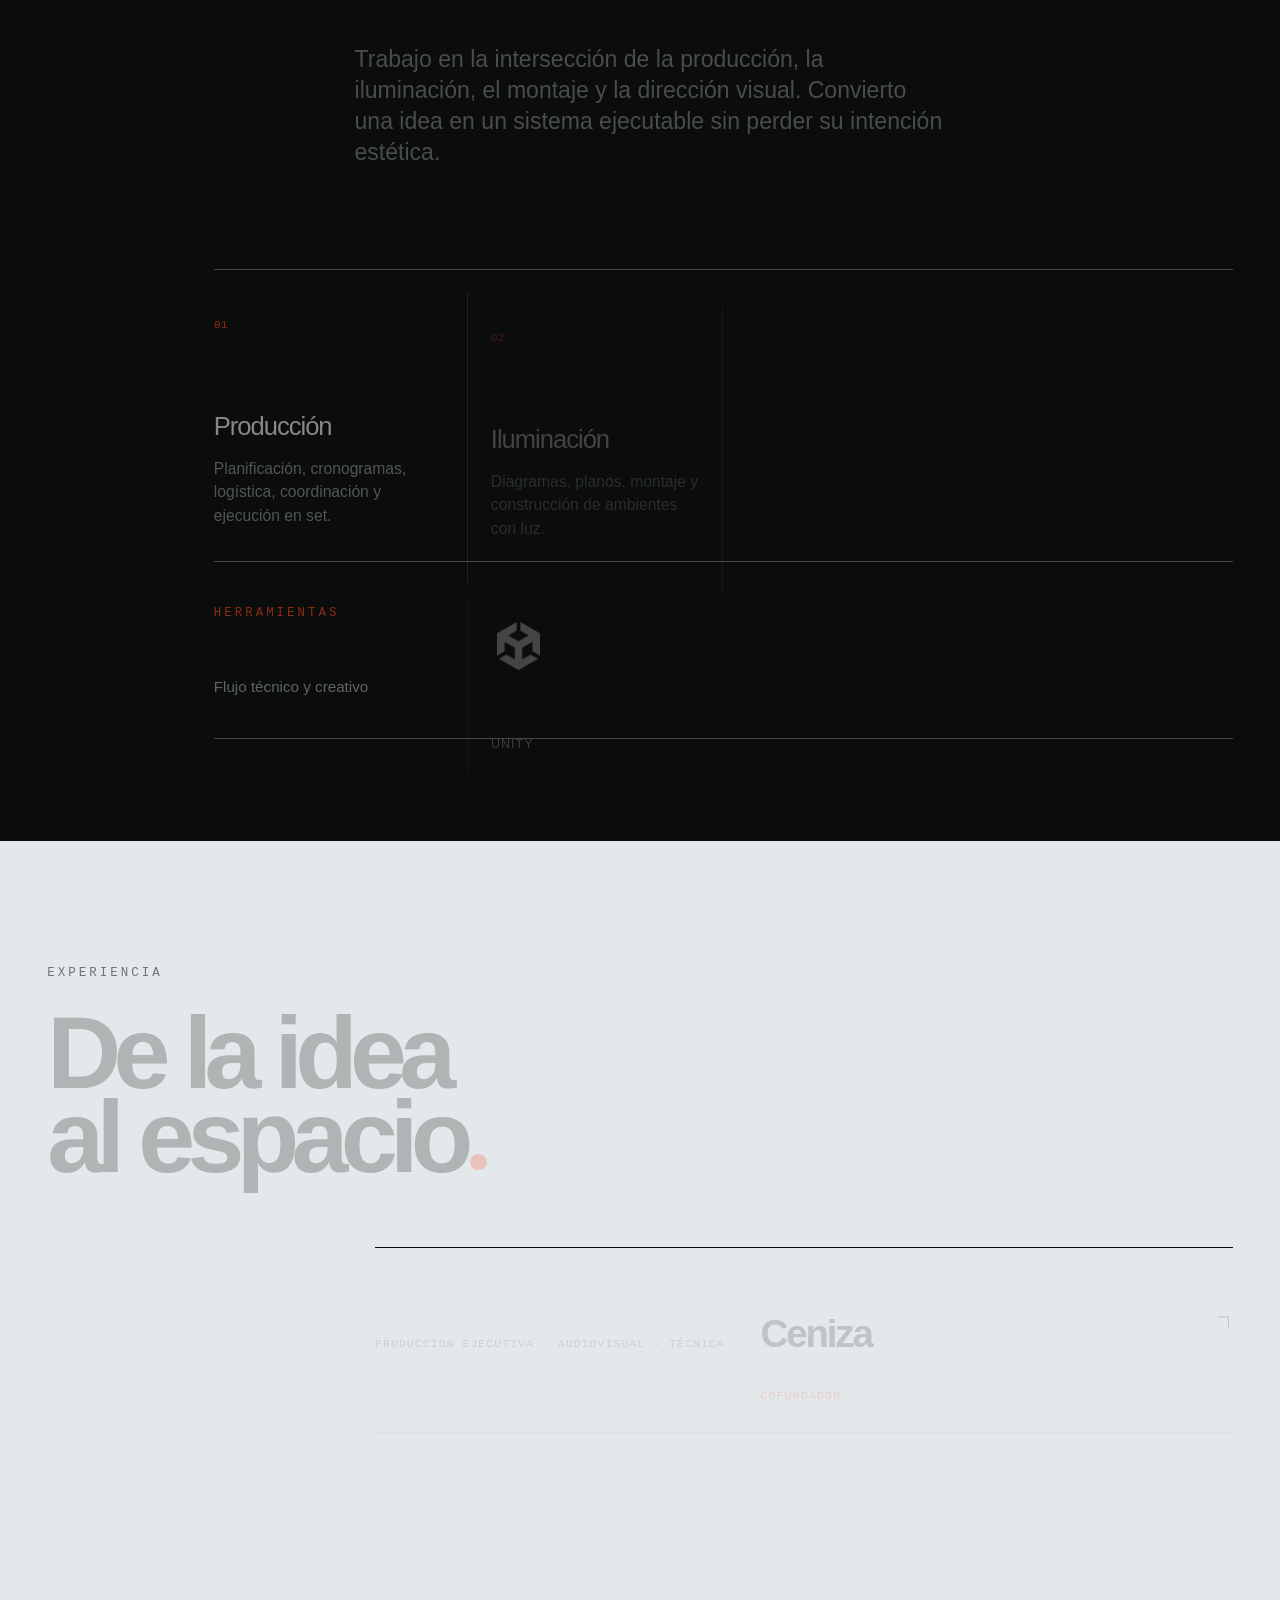
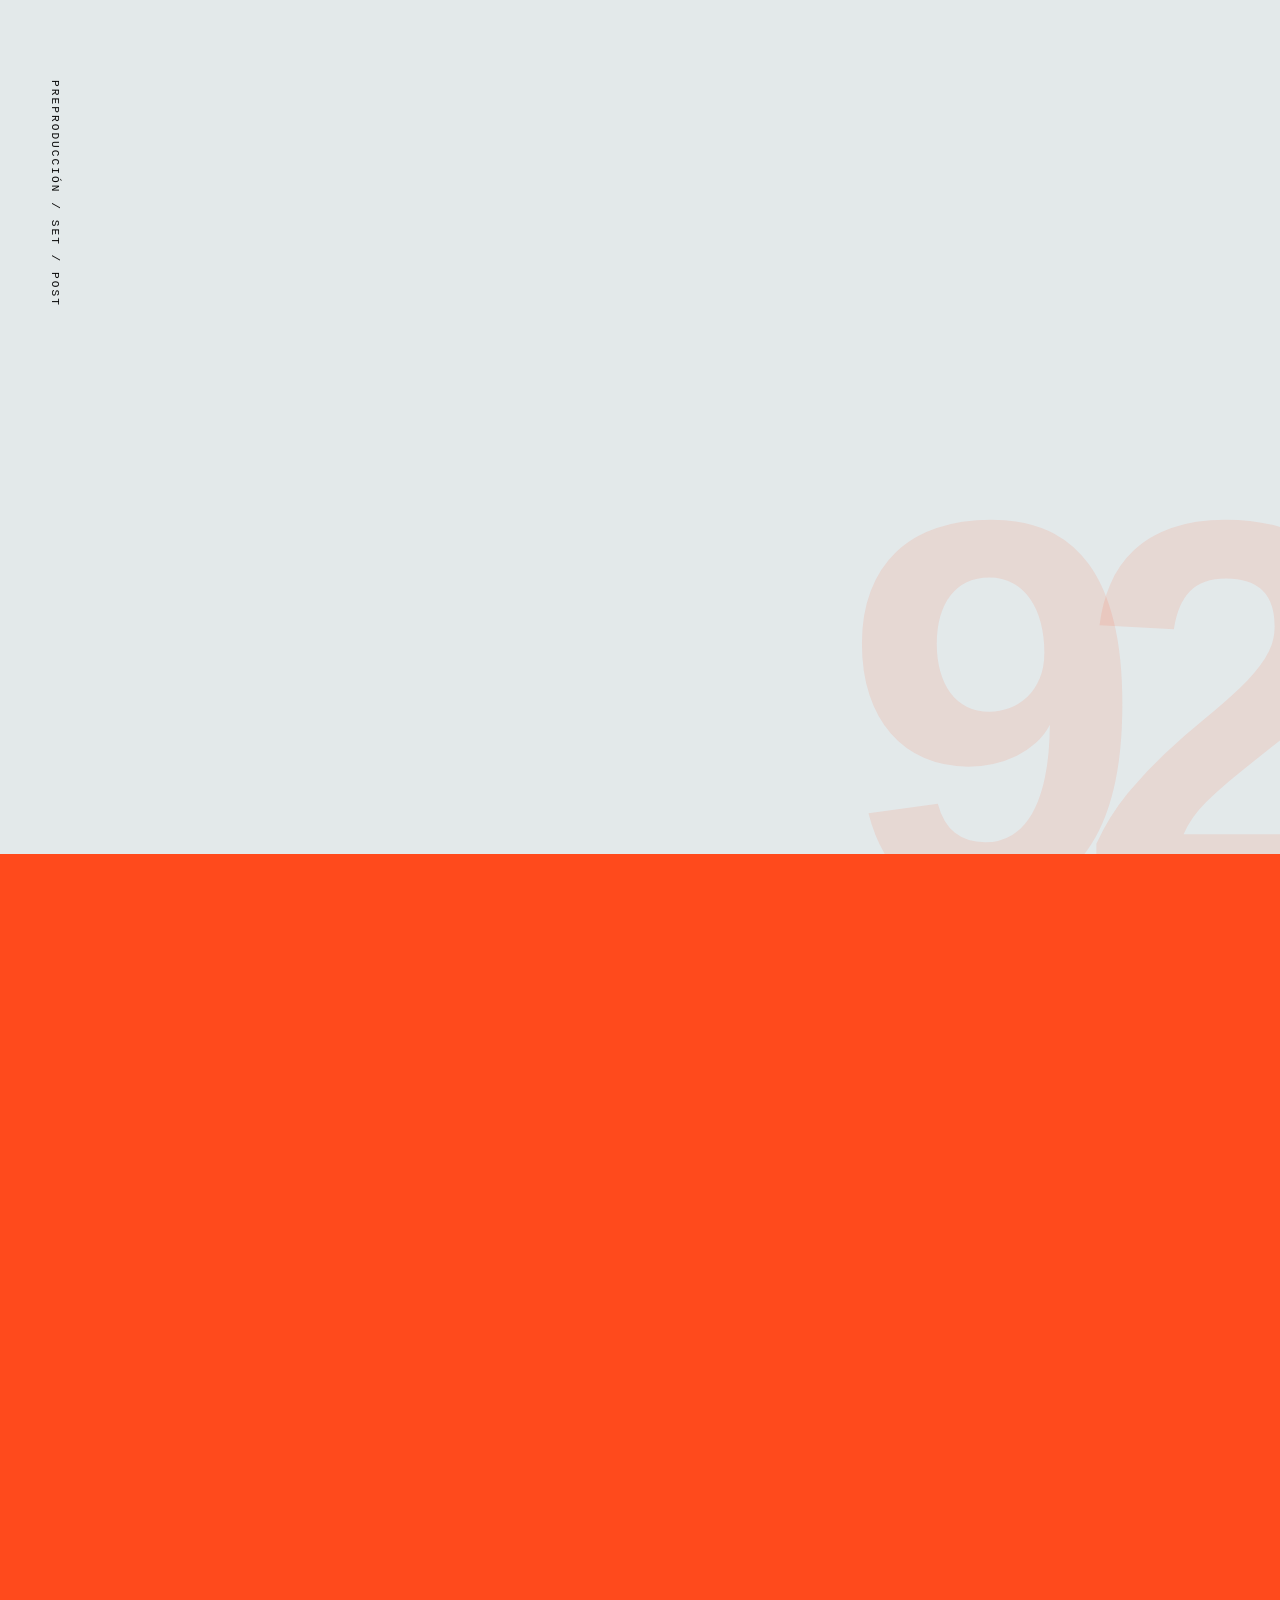
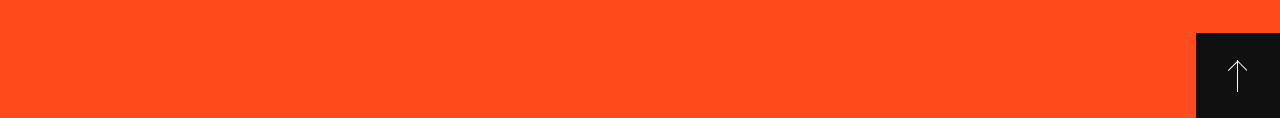
==== commit 1b6761c5: "fix: use authentic Unity and Resolve icons" ====
--- a/index.html
+++ b/index.html
@@ -22,7 +22,7 @@
       type="image/svg+xml"
       href="data:image/svg+xml,%3Csvg xmlns='http://www.w3.org/2000/svg' viewBox='0 0 64 64'%3E%3Crect width='64' height='64' fill='%23090909'/%3E%3Ctext x='7' y='43' fill='white' font-family='Arial' font-size='34' font-weight='900'%3EBF%3C/text%3E%3Ccircle cx='53' cy='48' r='6' fill='%23ff4a1c'/%3E%3C/svg%3E"
     />
-    <link rel="stylesheet" href="./styles.css?v=hero-mobile-art-v8" />
+    <link rel="stylesheet" href="./styles.css?v=brand-icons-v2" />
   </head>
   <body>
     <main class="hero" id="inicio">
@@ -244,21 +244,13 @@
         <ul class="tool-stack__list">
           <li>
             <span class="tool-icon tool-icon--unity" aria-hidden="true">
-              <svg viewBox="0 0 64 64" focusable="false">
-                <path d="M21 13 34 6l15 9-4 17 5 16-16 9-13-8-17-3V27l12-10 5-4Z" />
-                <path d="m21 13 13 11 15-9M34 24v19m0 0 16 5M34 43 21 49M16 17l5 14L4 27m17 4 13-7 11 8" />
-              </svg>
+              <img src="./assets/brand-icons/unity-cube.png" alt="" />
             </span>
             <span>Unity</span>
           </li>
           <li>
             <span class="tool-icon tool-icon--resolve" aria-hidden="true">
-              <svg viewBox="0 0 64 64" focusable="false">
-                <circle cx="32" cy="18" r="12" />
-                <circle cx="20" cy="39" r="12" />
-                <circle cx="44" cy="39" r="12" />
-                <circle cx="32" cy="32" r="7" />
-              </svg>
+              <img src="./assets/brand-icons/davinci-resolve-app.png" alt="" />
             </span>
             <span>DaVinci Resolve</span>
           </li>
--- a/styles.css
+++ b/styles.css
@@ -749,30 +749,21 @@
   color: #f5f7f7;
 }
 
-.tool-icon svg {
+.tool-icon svg,
+.tool-icon img {
   display: block;
-  width: 100%;
-  height: 100%;
-}
-
-.tool-icon--unity svg {
-  overflow: visible;
-  fill: none;
-  stroke: currentColor;
-  stroke-linecap: round;
-  stroke-linejoin: round;
-  stroke-width: 2;
-}
-
-.tool-icon--resolve svg circle {
-  fill: none;
-  stroke: currentColor;
-  stroke-width: 2;
-}
-
-.tool-icon--resolve svg circle:last-child {
-  fill: currentColor;
-  stroke: none;
+}
+
+.tool-icon--unity img {
+  width: auto;
+  height: 3rem;
+  filter: invert(1);
+}
+
+.tool-icon--resolve img {
+  width: auto;
+  height: 3.4rem;
+  border-radius: 24%;
 }
 
 .tool-icon--adobe {
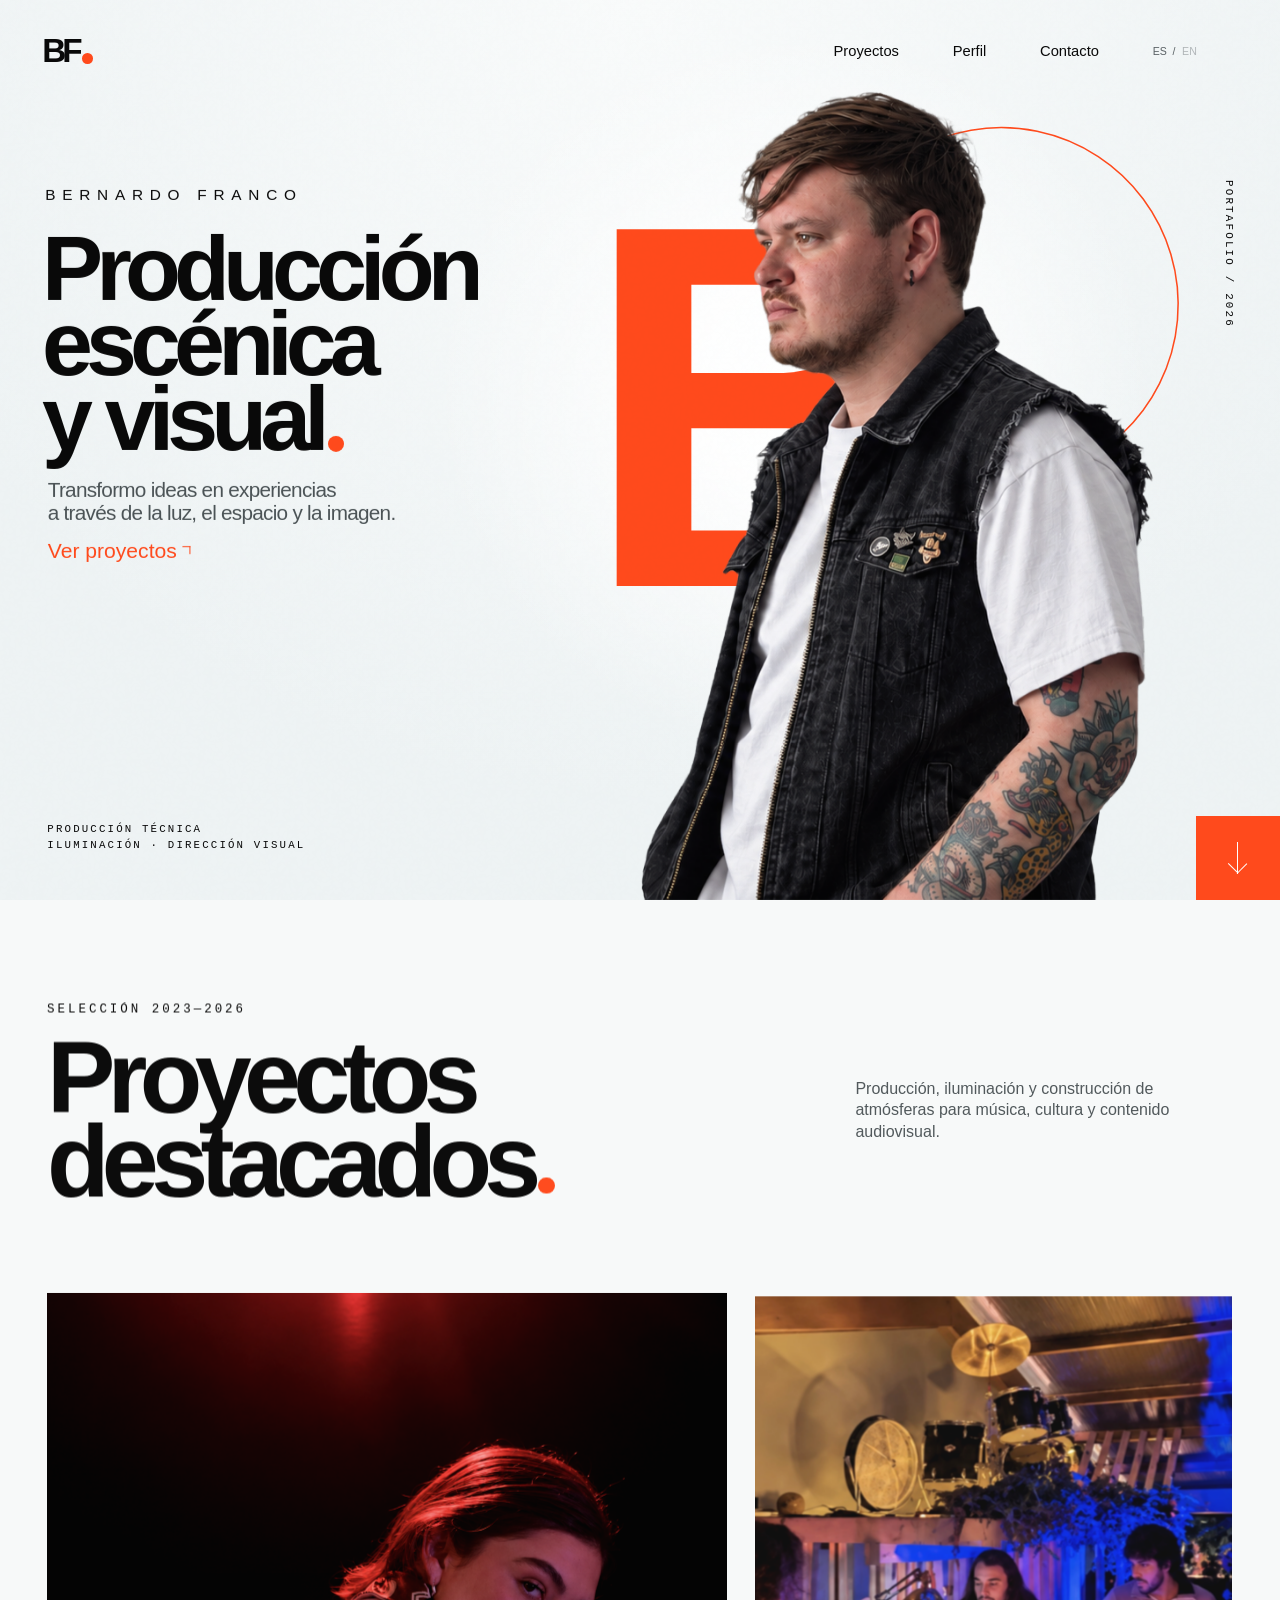
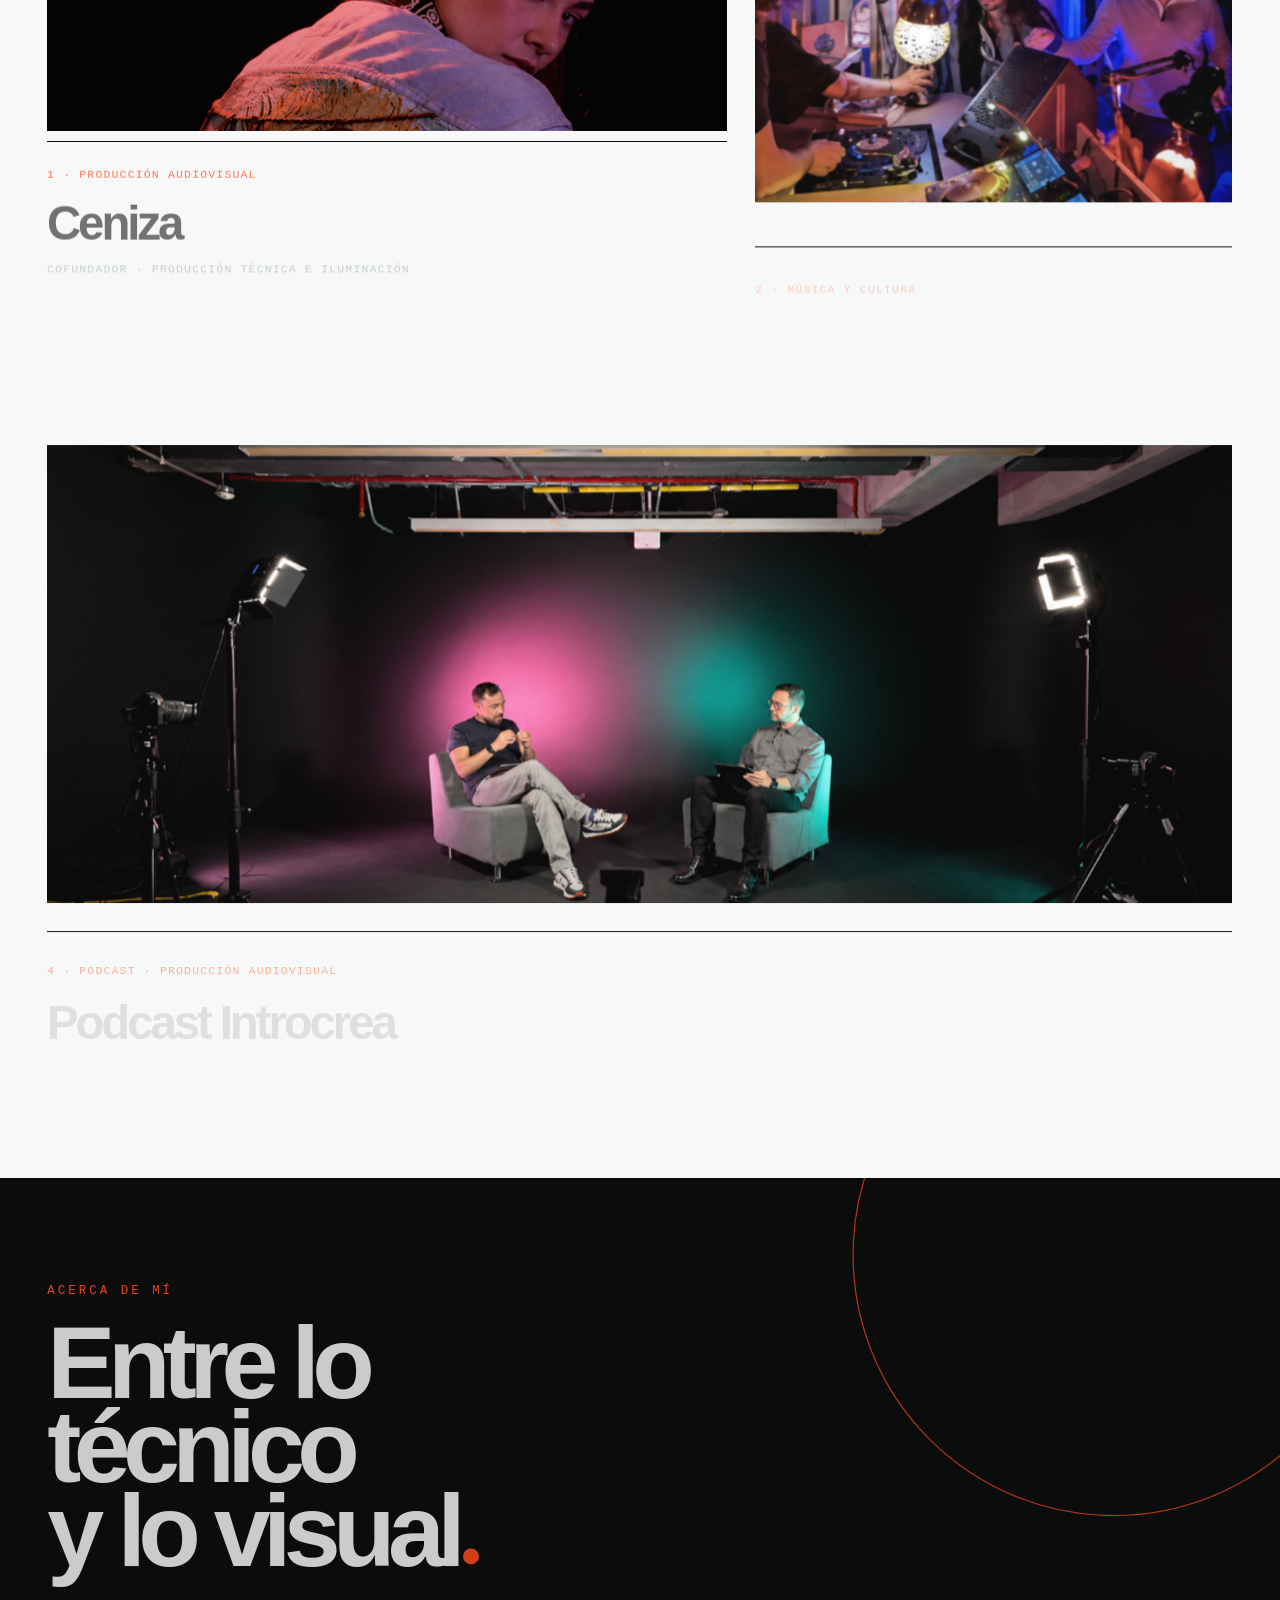
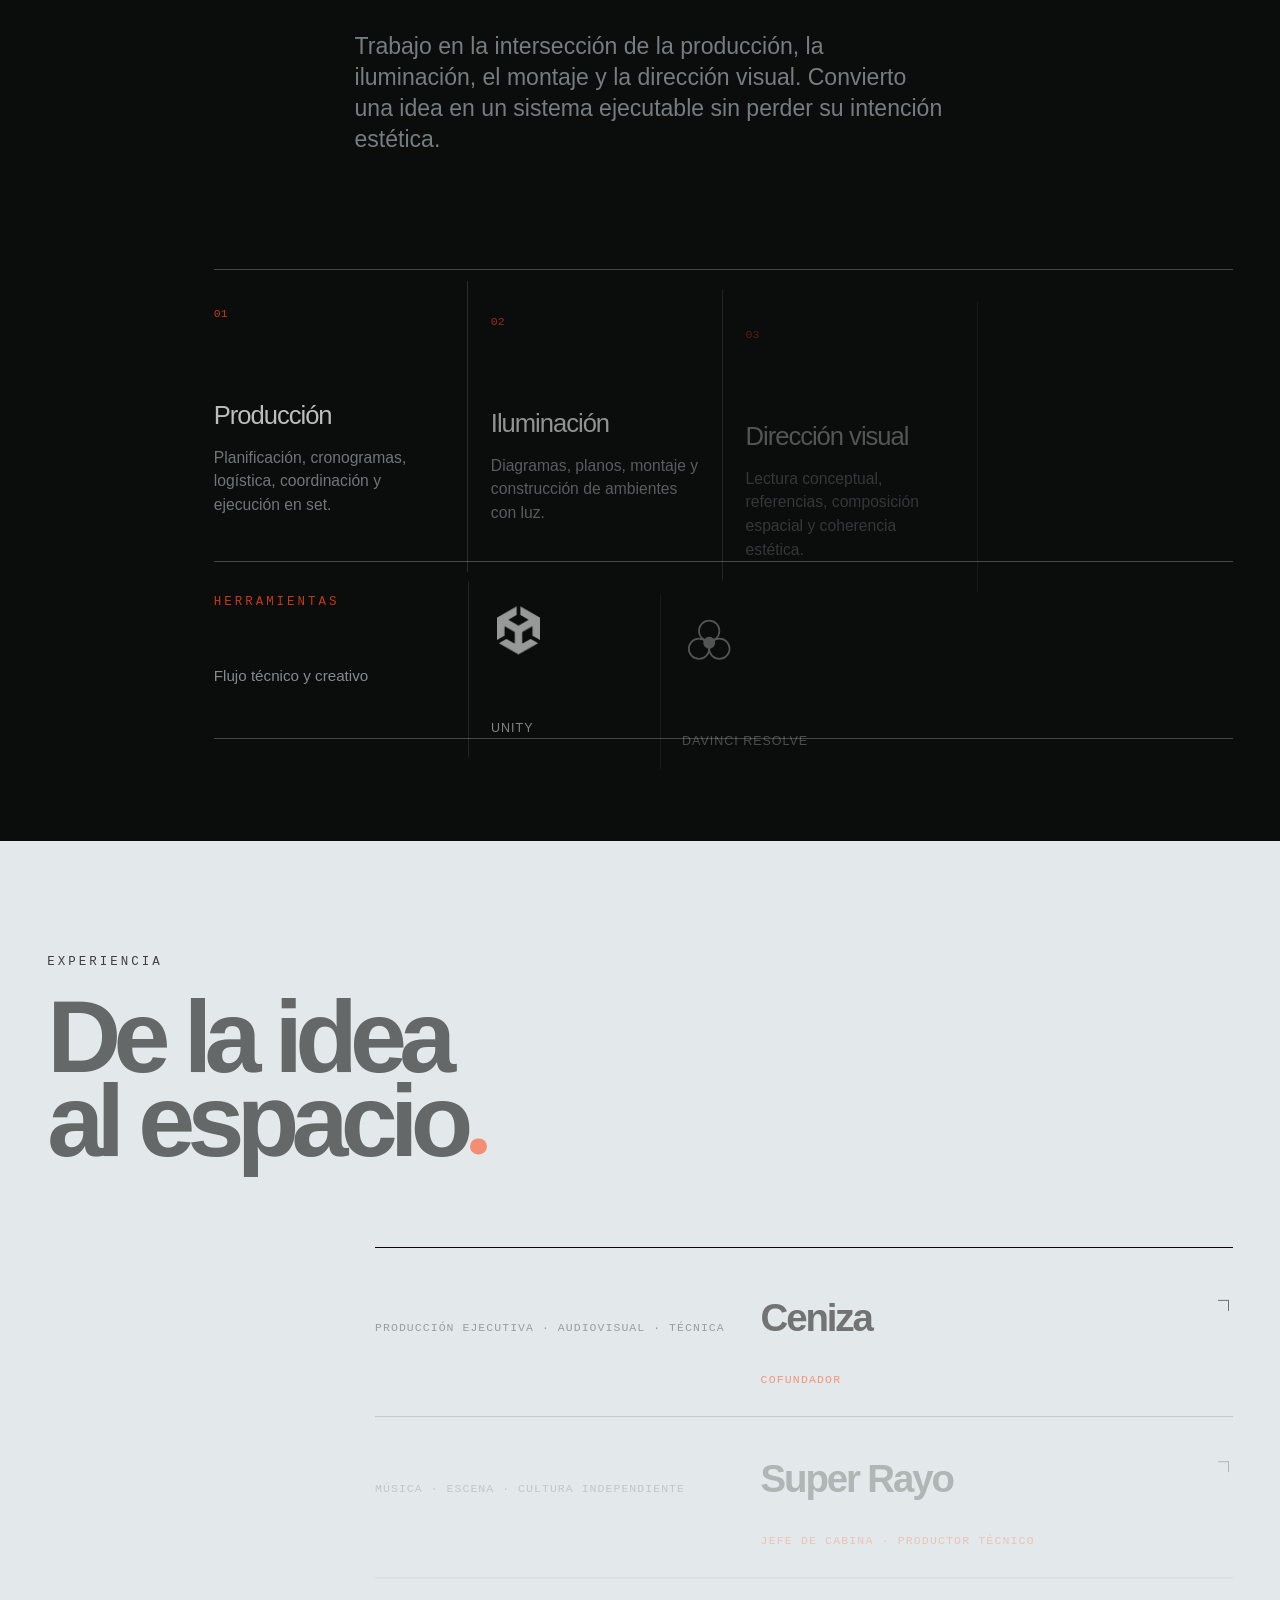
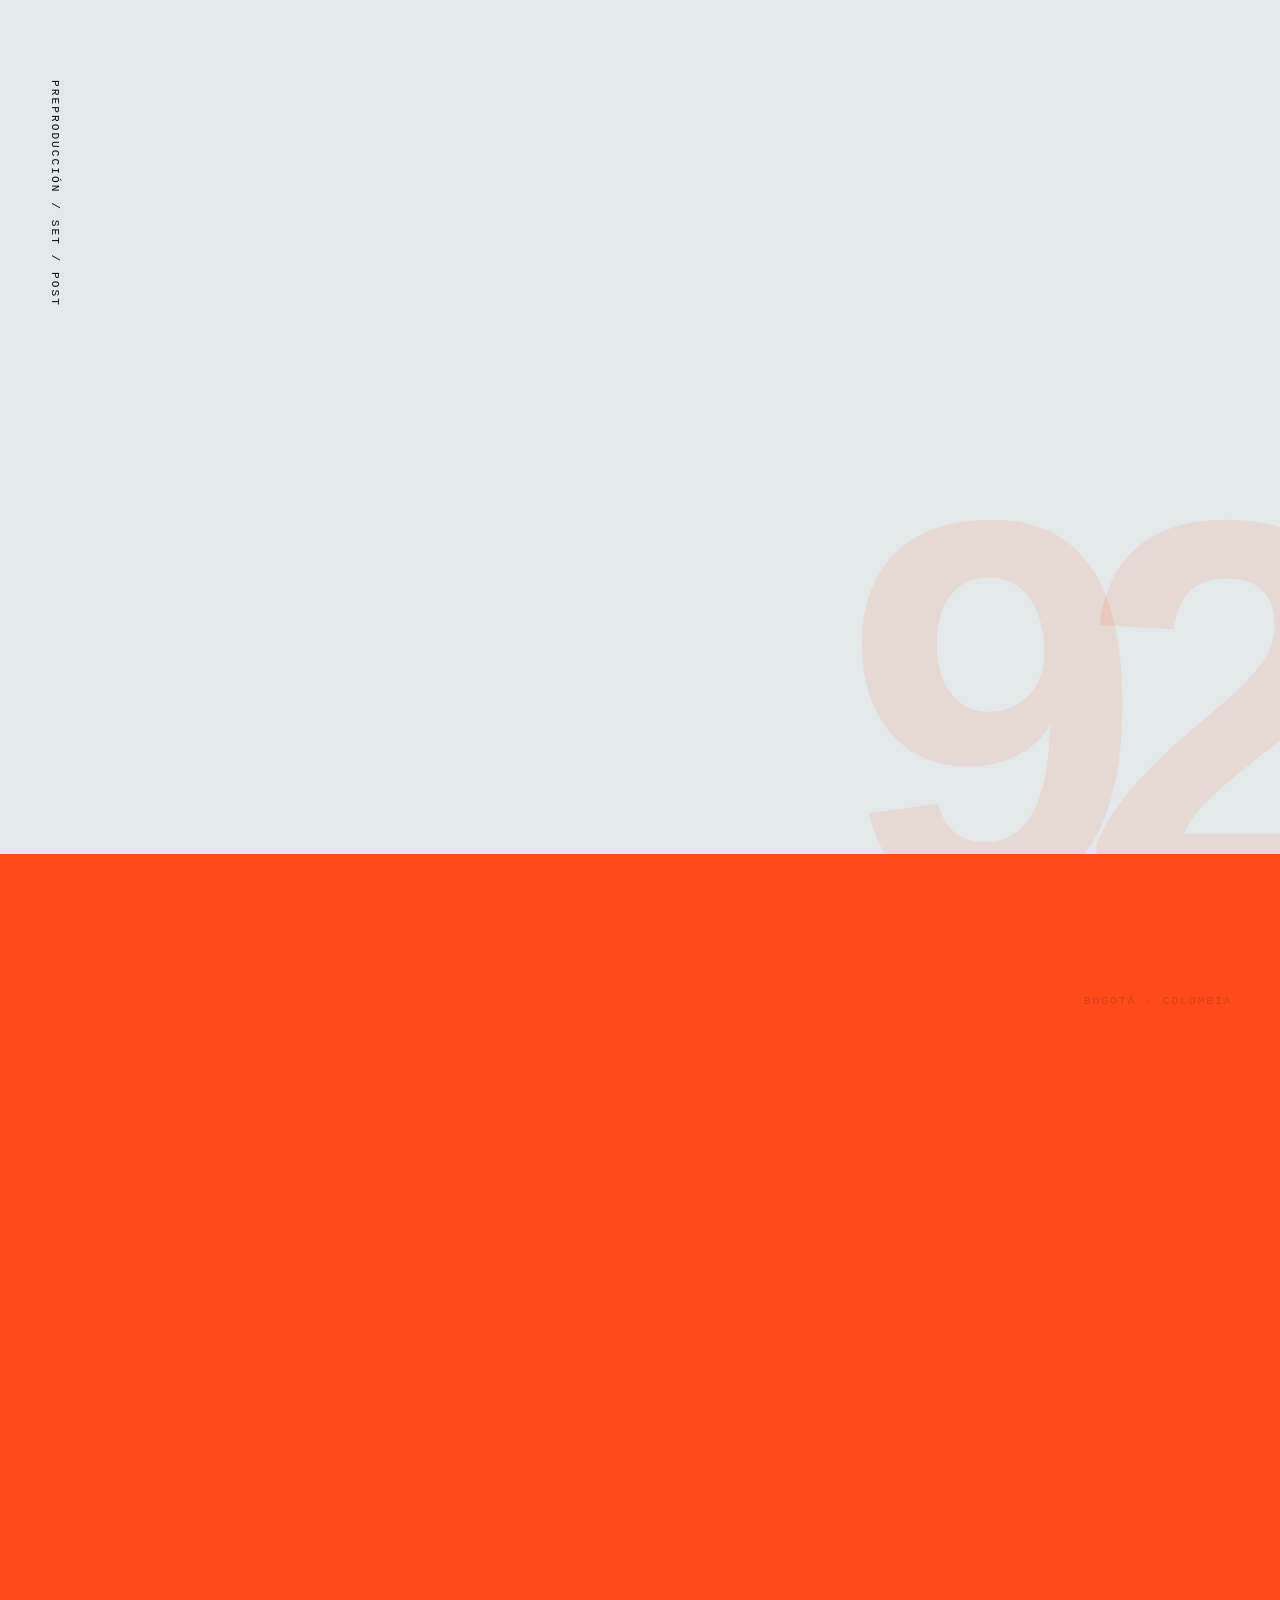
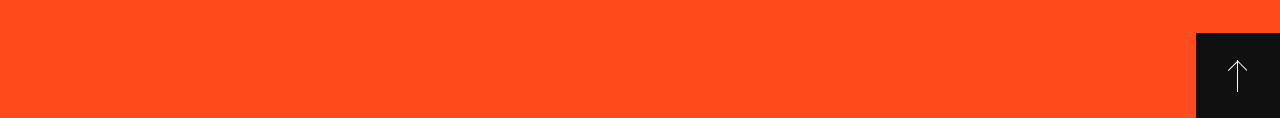
==== commit ac6cf354: "fix: restore original Resolve icon" ====
--- a/index.html
+++ b/index.html
@@ -22,7 +22,7 @@
       type="image/svg+xml"
       href="data:image/svg+xml,%3Csvg xmlns='http://www.w3.org/2000/svg' viewBox='0 0 64 64'%3E%3Crect width='64' height='64' fill='%23090909'/%3E%3Ctext x='7' y='43' fill='white' font-family='Arial' font-size='34' font-weight='900'%3EBF%3C/text%3E%3Ccircle cx='53' cy='48' r='6' fill='%23ff4a1c'/%3E%3C/svg%3E"
     />
-    <link rel="stylesheet" href="./styles.css?v=brand-icons-v2" />
+    <link rel="stylesheet" href="./styles.css?v=brand-icons-v3" />
   </head>
   <body>
     <main class="hero" id="inicio">
@@ -250,7 +250,12 @@
           </li>
           <li>
             <span class="tool-icon tool-icon--resolve" aria-hidden="true">
-              <img src="./assets/brand-icons/davinci-resolve-app.png" alt="" />
+              <svg viewBox="0 0 64 64" focusable="false">
+                <circle cx="32" cy="18" r="12" />
+                <circle cx="20" cy="39" r="12" />
+                <circle cx="44" cy="39" r="12" />
+                <circle cx="32" cy="32" r="7" />
+              </svg>
             </span>
             <span>DaVinci Resolve</span>
           </li>
--- a/styles.css
+++ b/styles.css
@@ -760,10 +760,20 @@
   filter: invert(1);
 }
 
-.tool-icon--resolve img {
-  width: auto;
-  height: 3.4rem;
-  border-radius: 24%;
+.tool-icon--resolve svg {
+  width: 100%;
+  height: 100%;
+}
+
+.tool-icon--resolve svg circle {
+  fill: none;
+  stroke: currentColor;
+  stroke-width: 2;
+}
+
+.tool-icon--resolve svg circle:last-child {
+  fill: currentColor;
+  stroke: none;
 }
 
 .tool-icon--adobe {
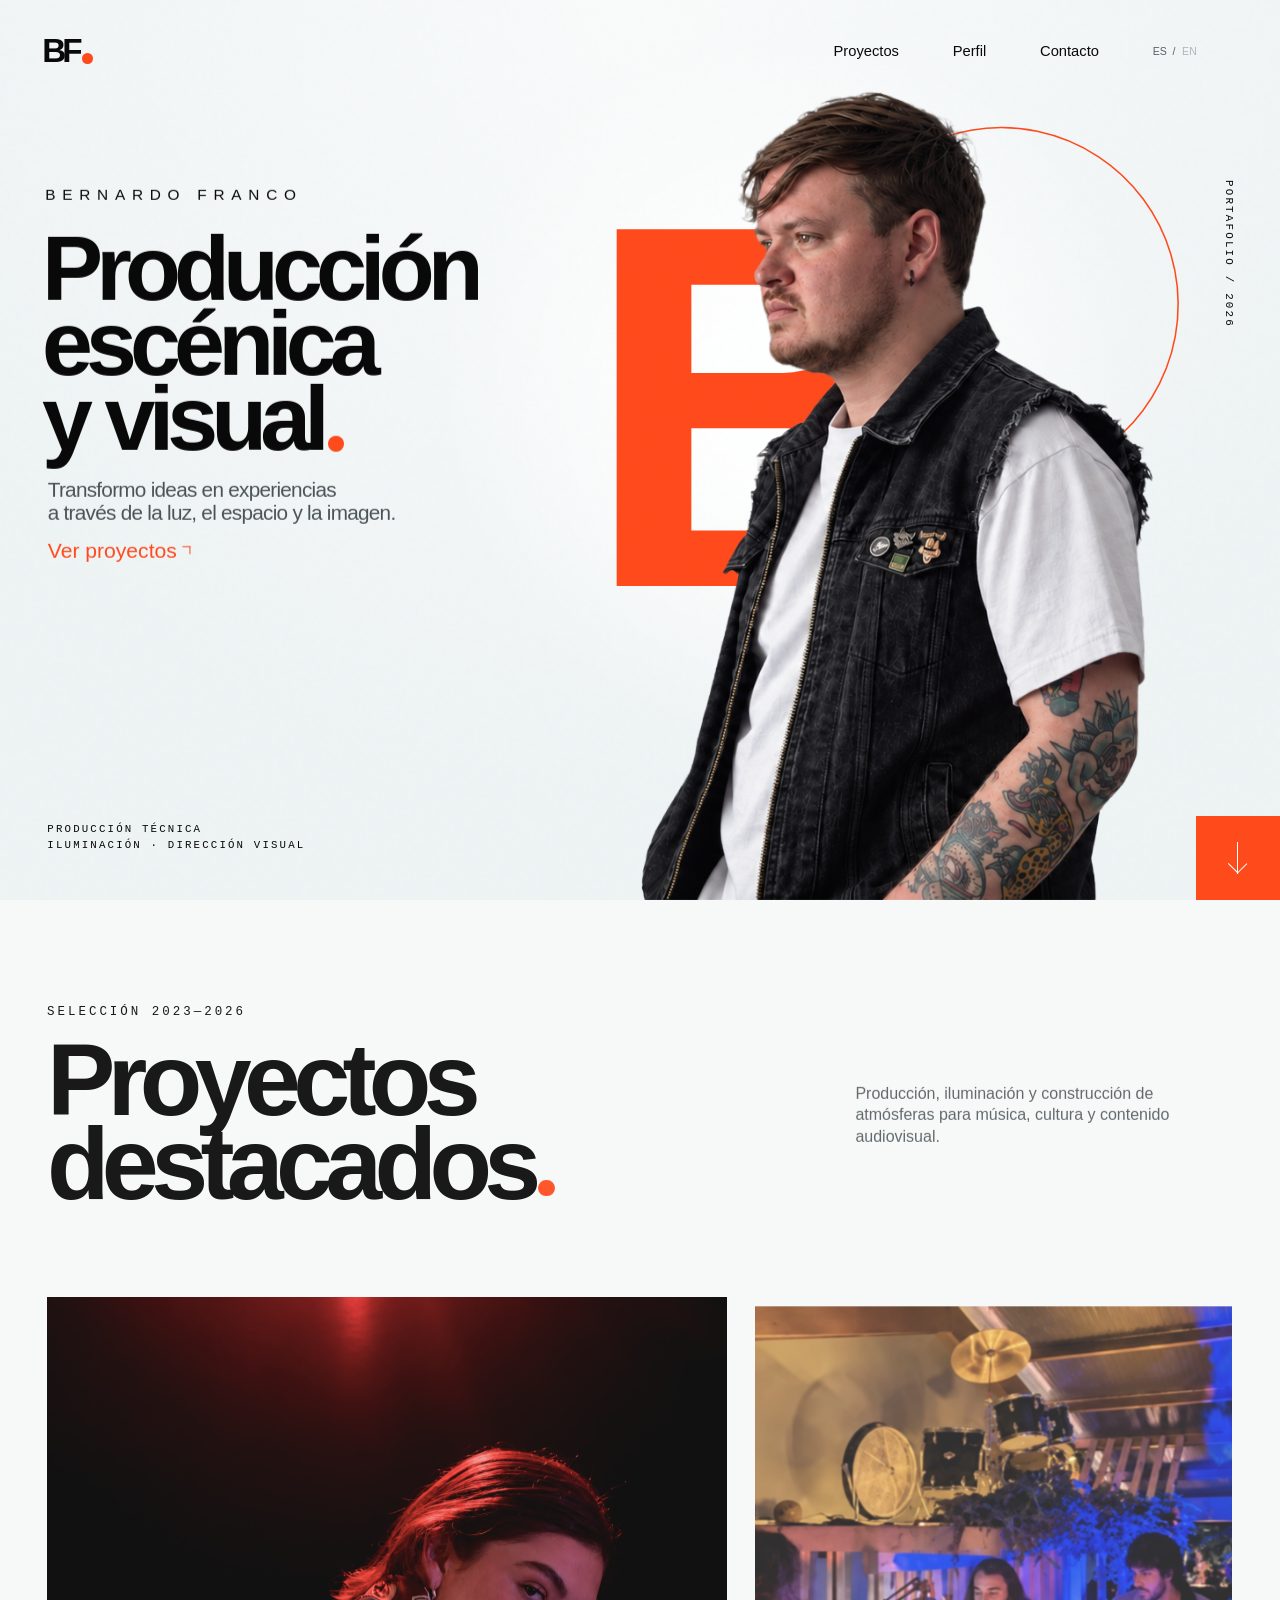
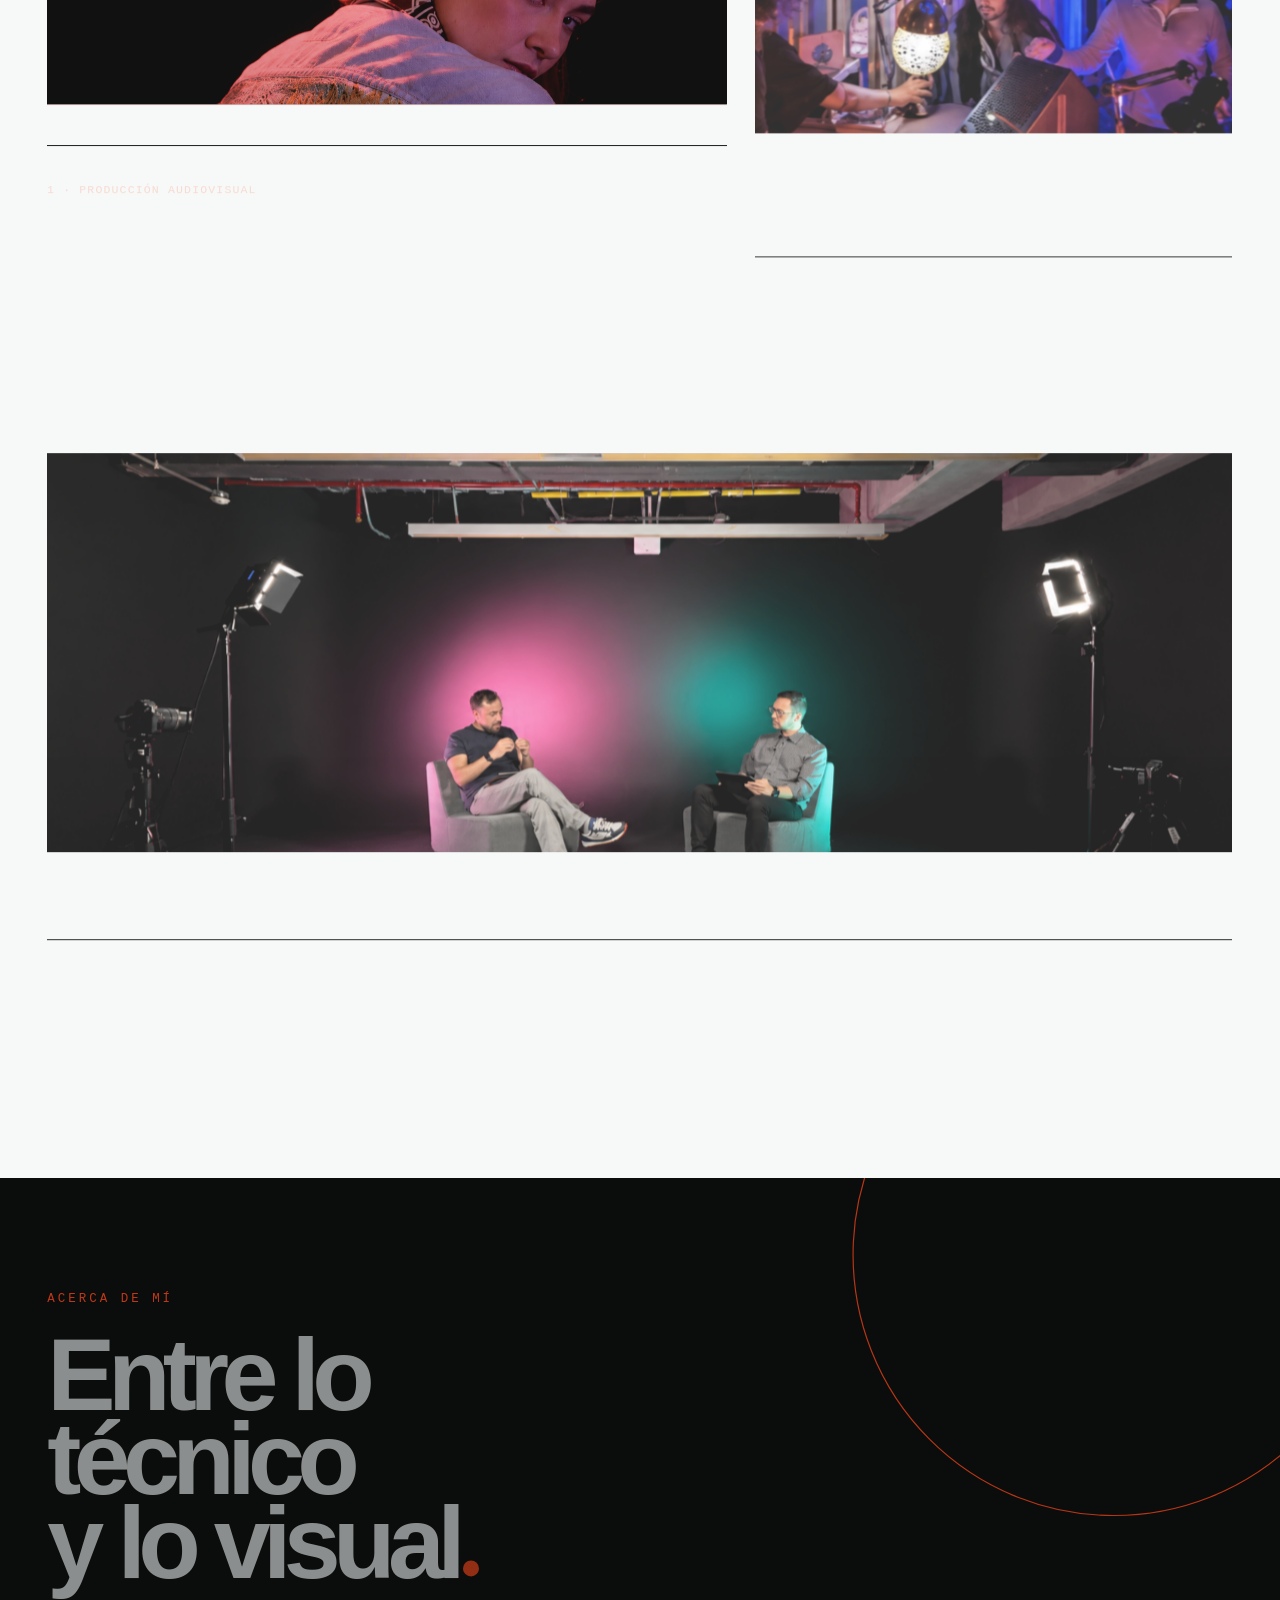
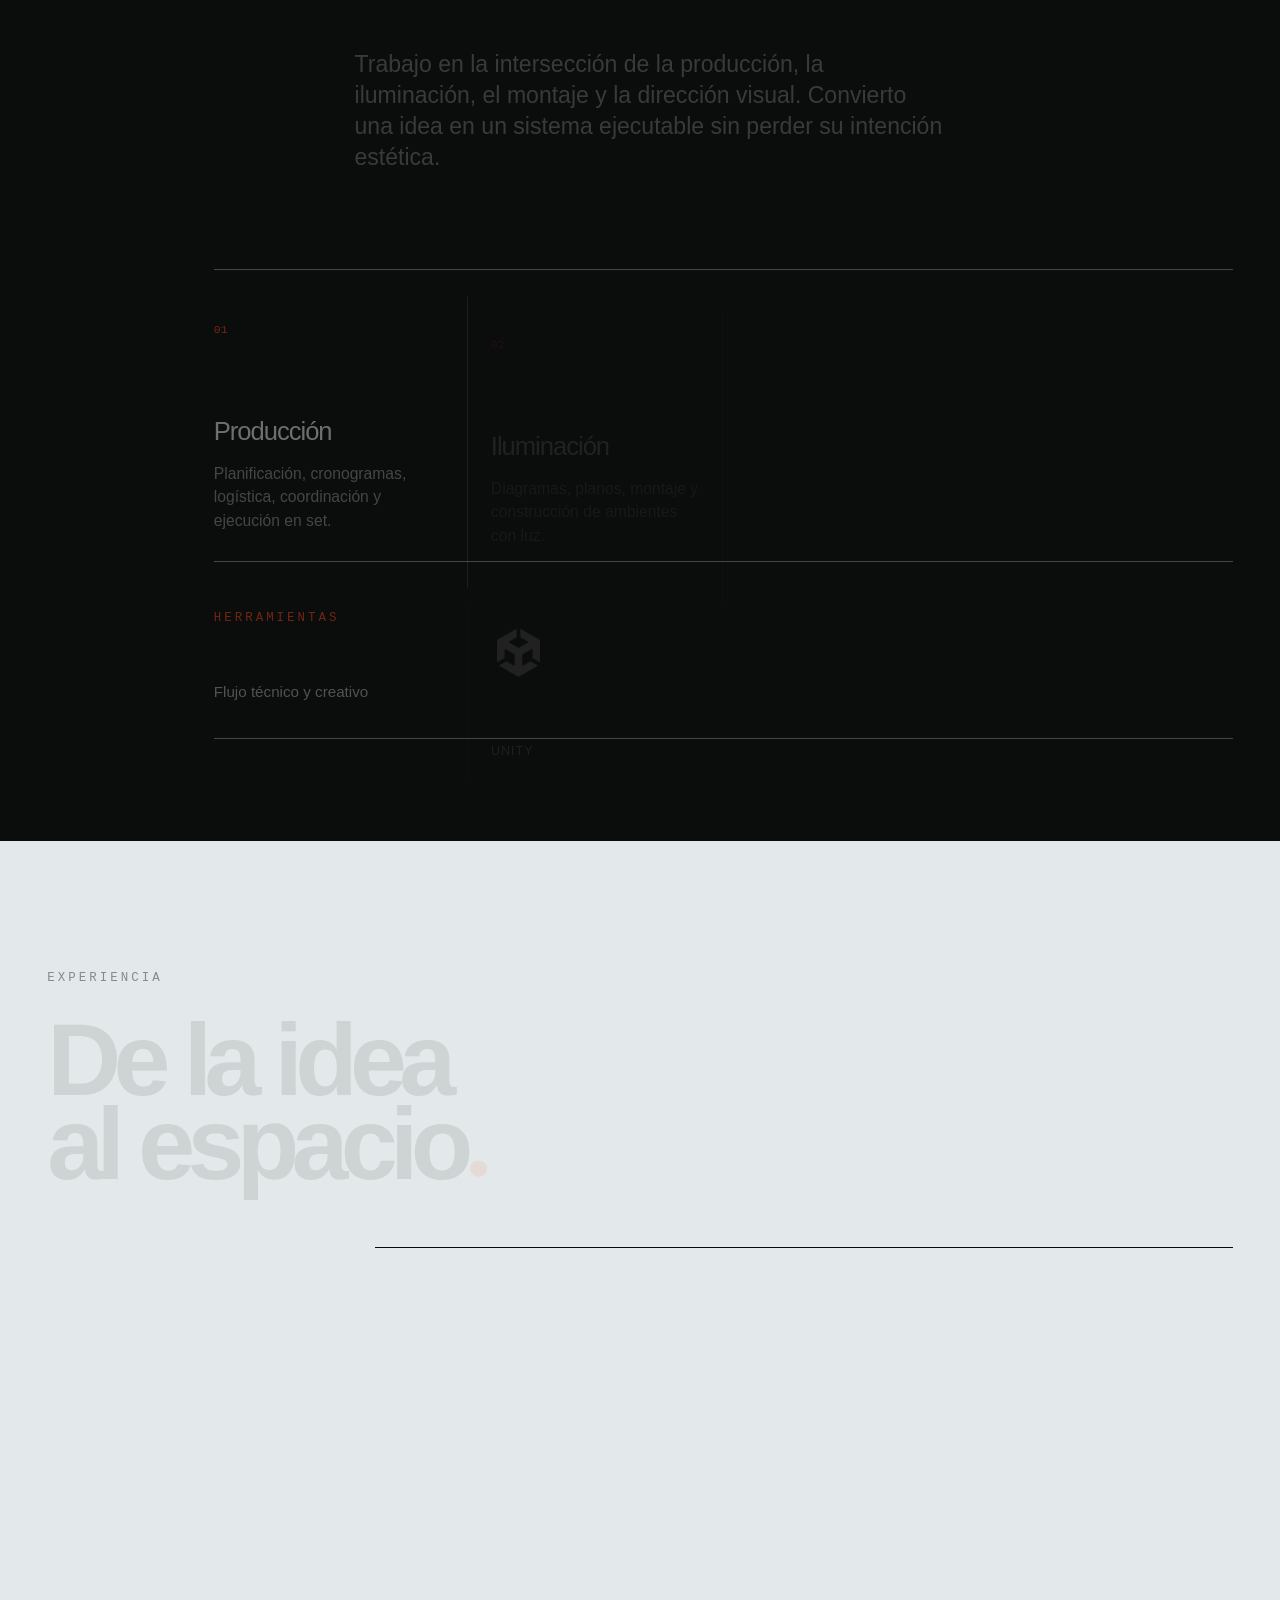
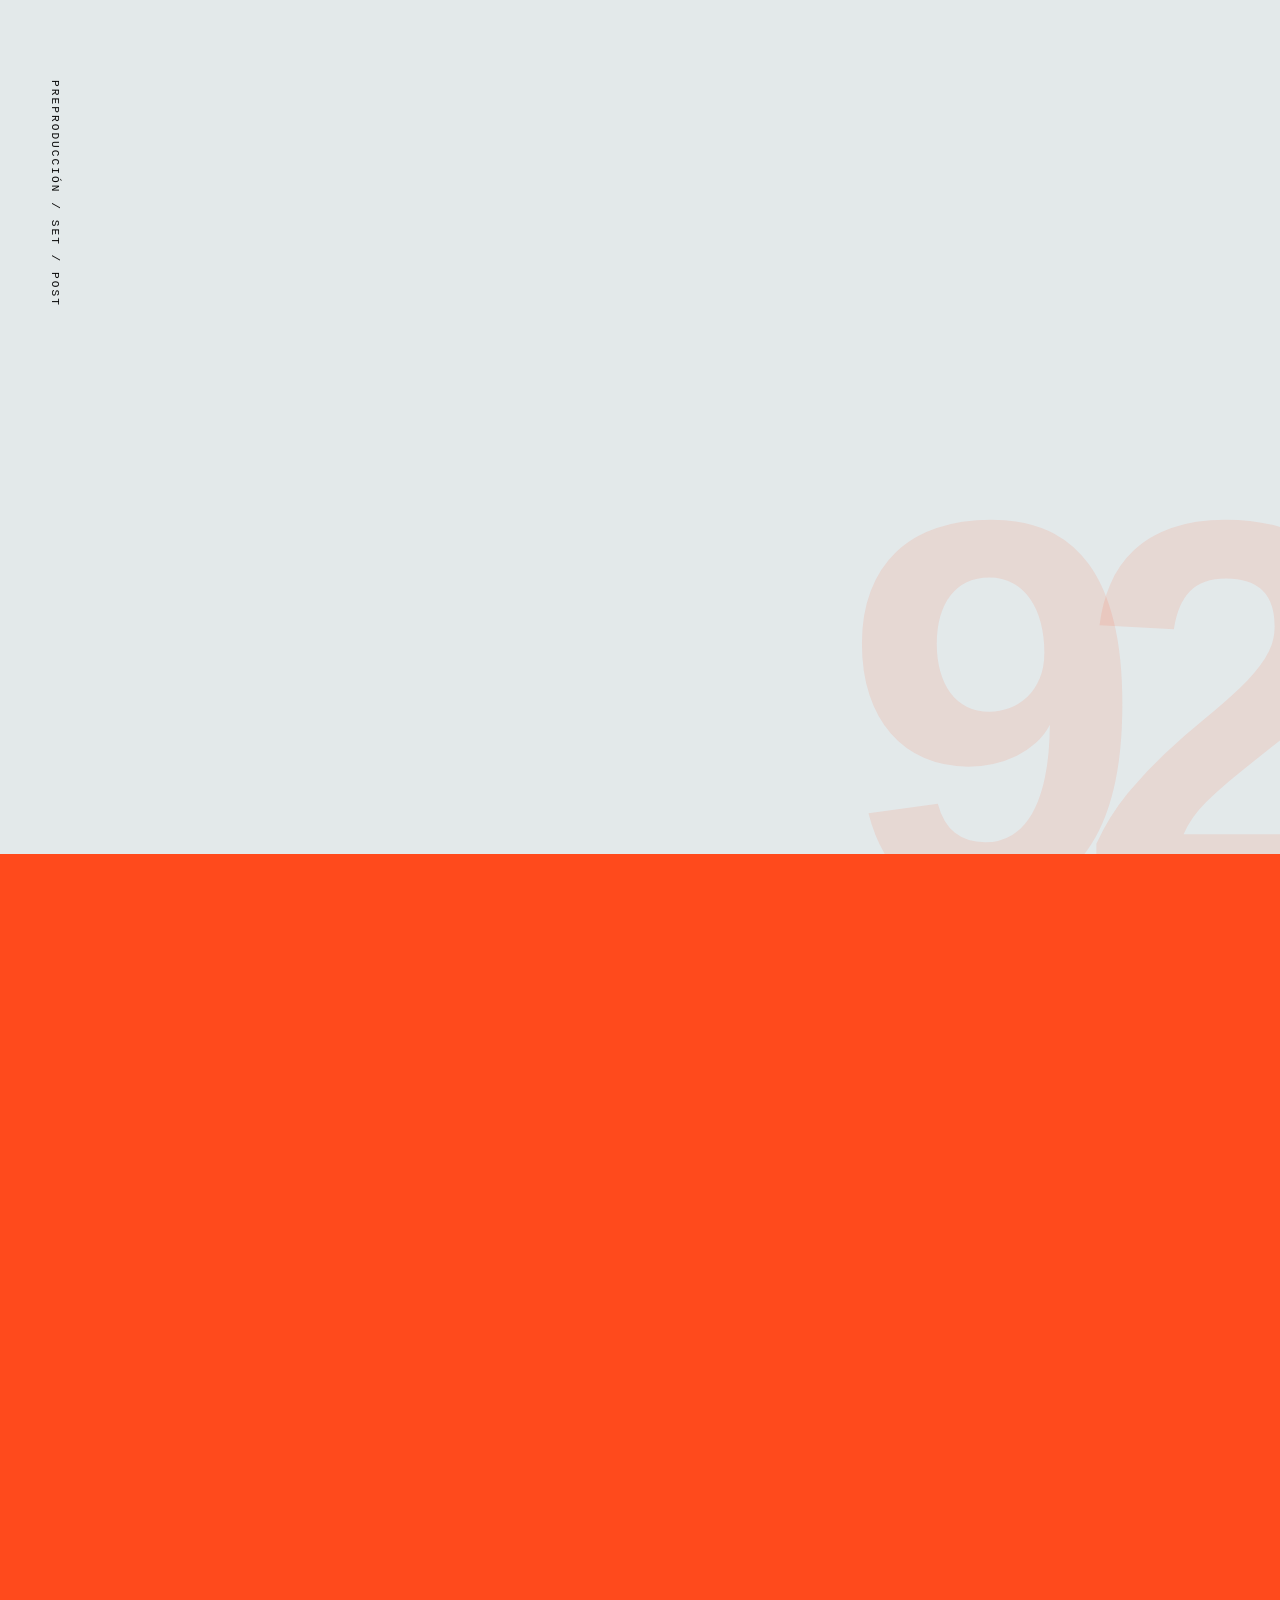
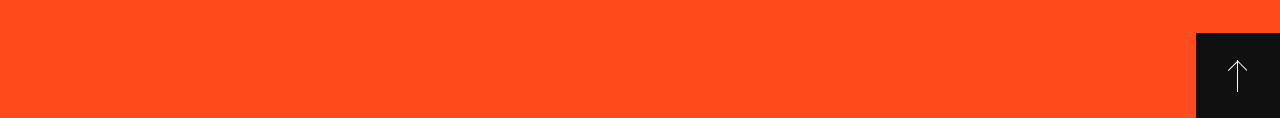
==== commit 028c6ec6: "feat: add bilingual CV downloads" ====
--- a/index.html
+++ b/index.html
@@ -361,9 +361,10 @@
           Correo
         </a>
         <a
-          href="./assets/documents/bernardo-franco-cv.pdf?v=20260923-2353-final"
-          download="Bernardo-Franco-CV.pdf"
+          href="./assets/documents/bernardo-franco-cv.pdf?v=20260924-icons-en"
+          download="Bernardo-Franco-CV-ES.pdf"
           aria-label="Descargar CV de Bernardo Franco en PDF"
+          data-cv-download
           data-i18n="contact.downloadCv"
           data-i18n-aria="contact.downloadCvLabel"
         >Descargar CV</a>
@@ -390,6 +391,6 @@
 
     <script src="./assets/vendor/gsap.min.js?v=3.15.0"></script>
     <script src="./assets/vendor/ScrollTrigger.min.js?v=3.15.0"></script>
-    <script src="./script.js?v=production-final-2"></script>
+    <script src="./script.js?v=cv-bilingual-20260924"></script>
   </body>
 </html>
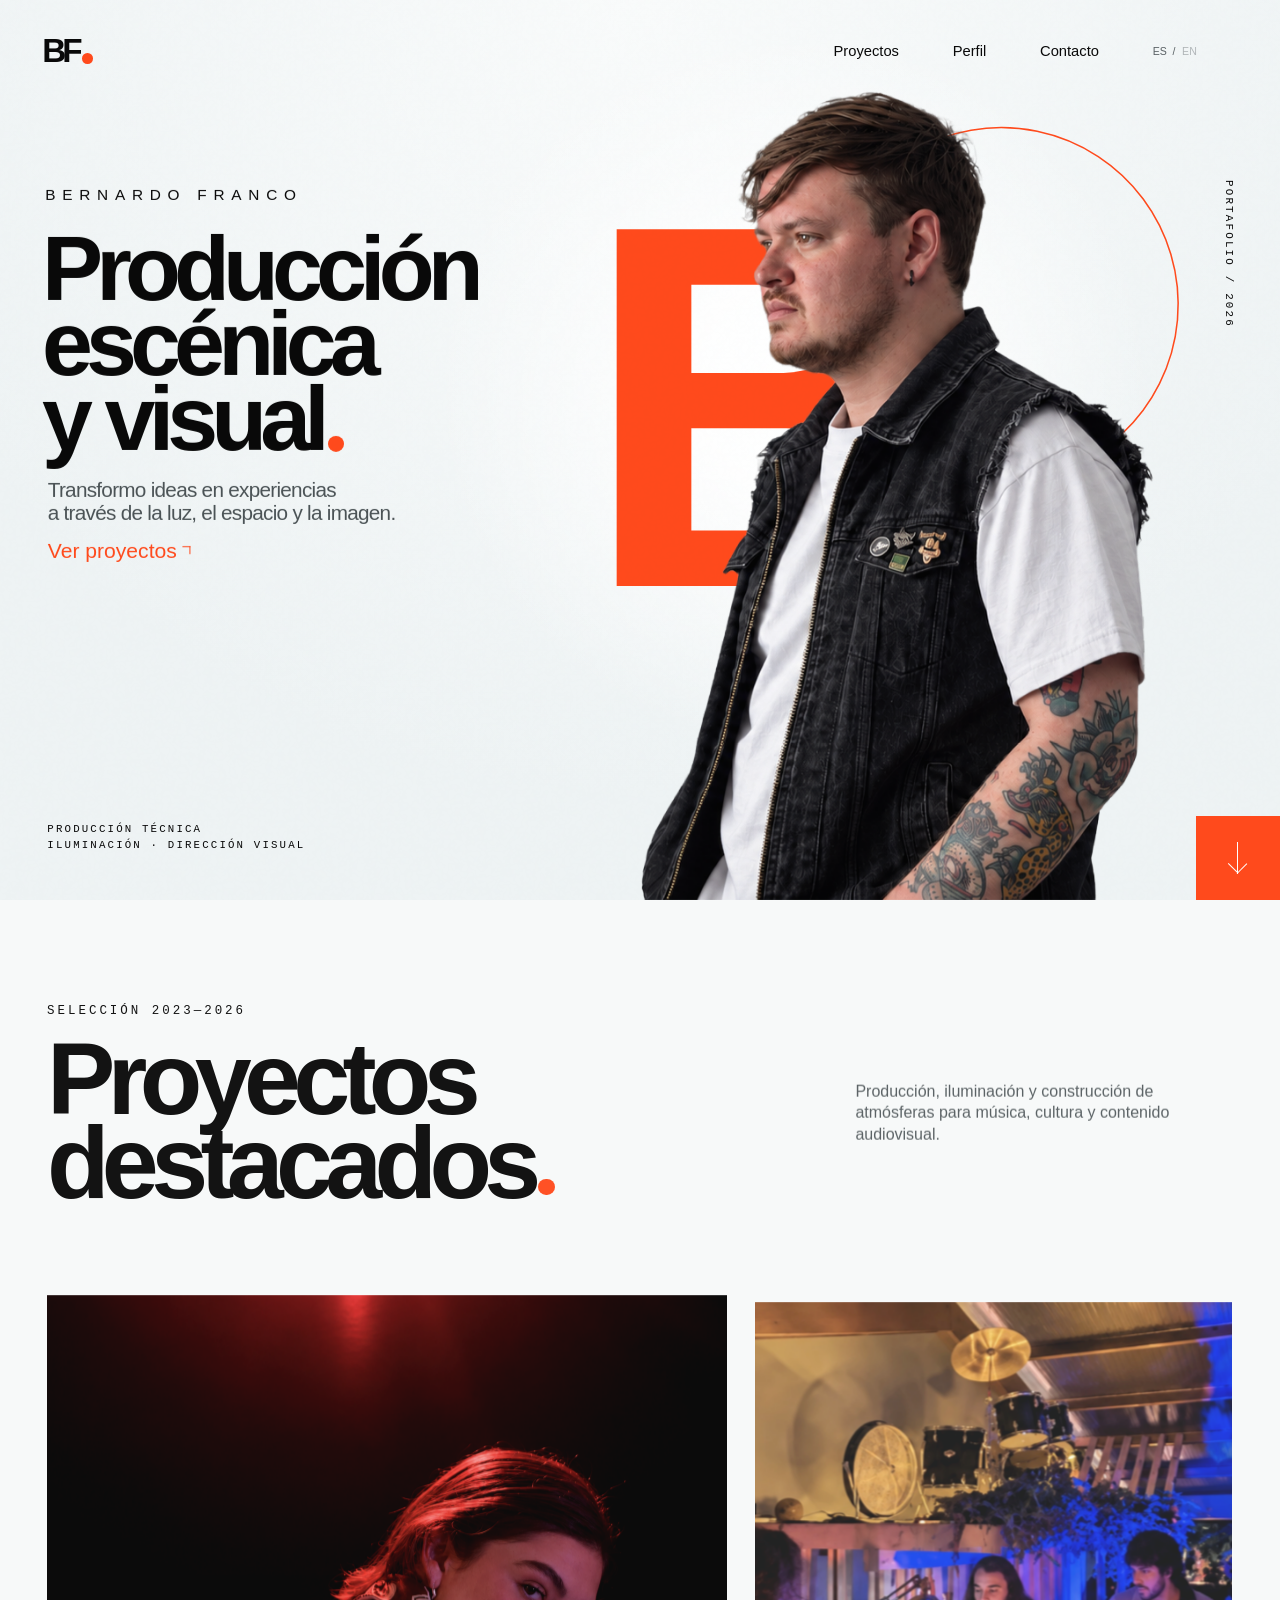
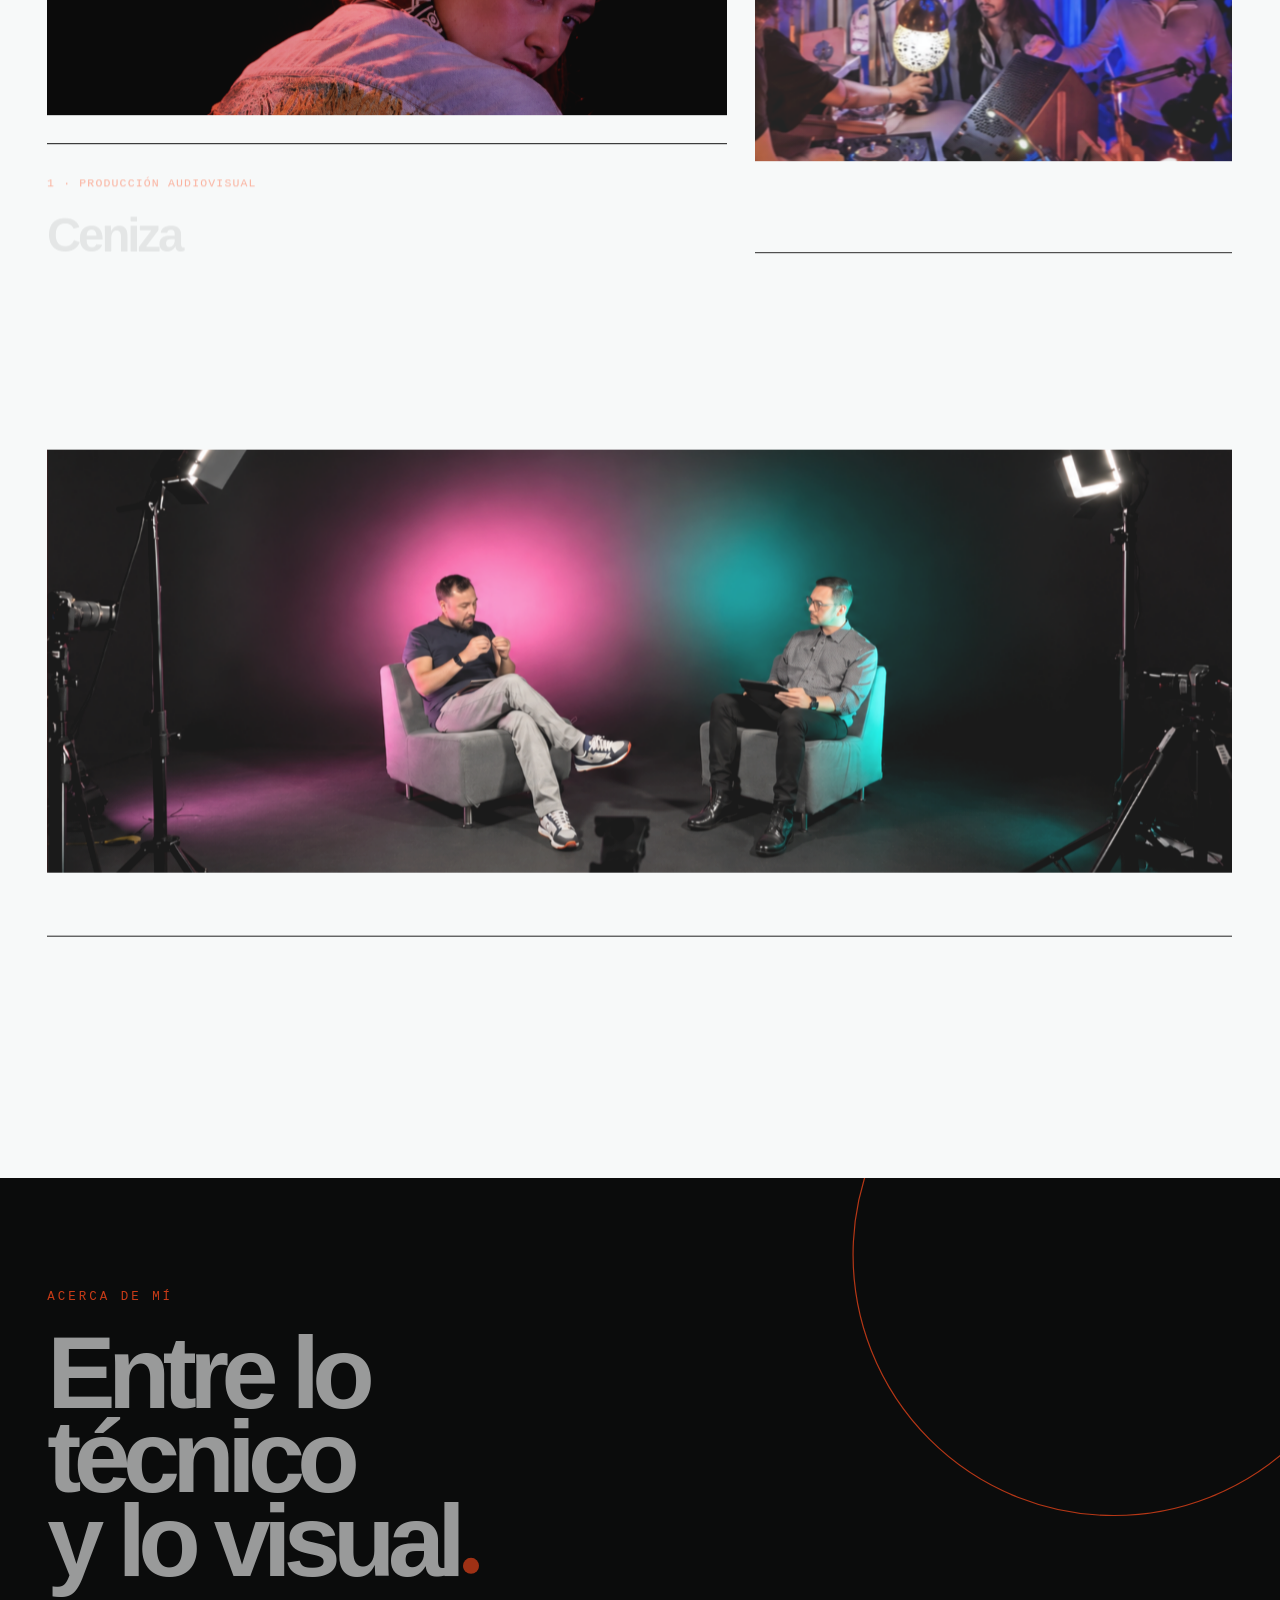
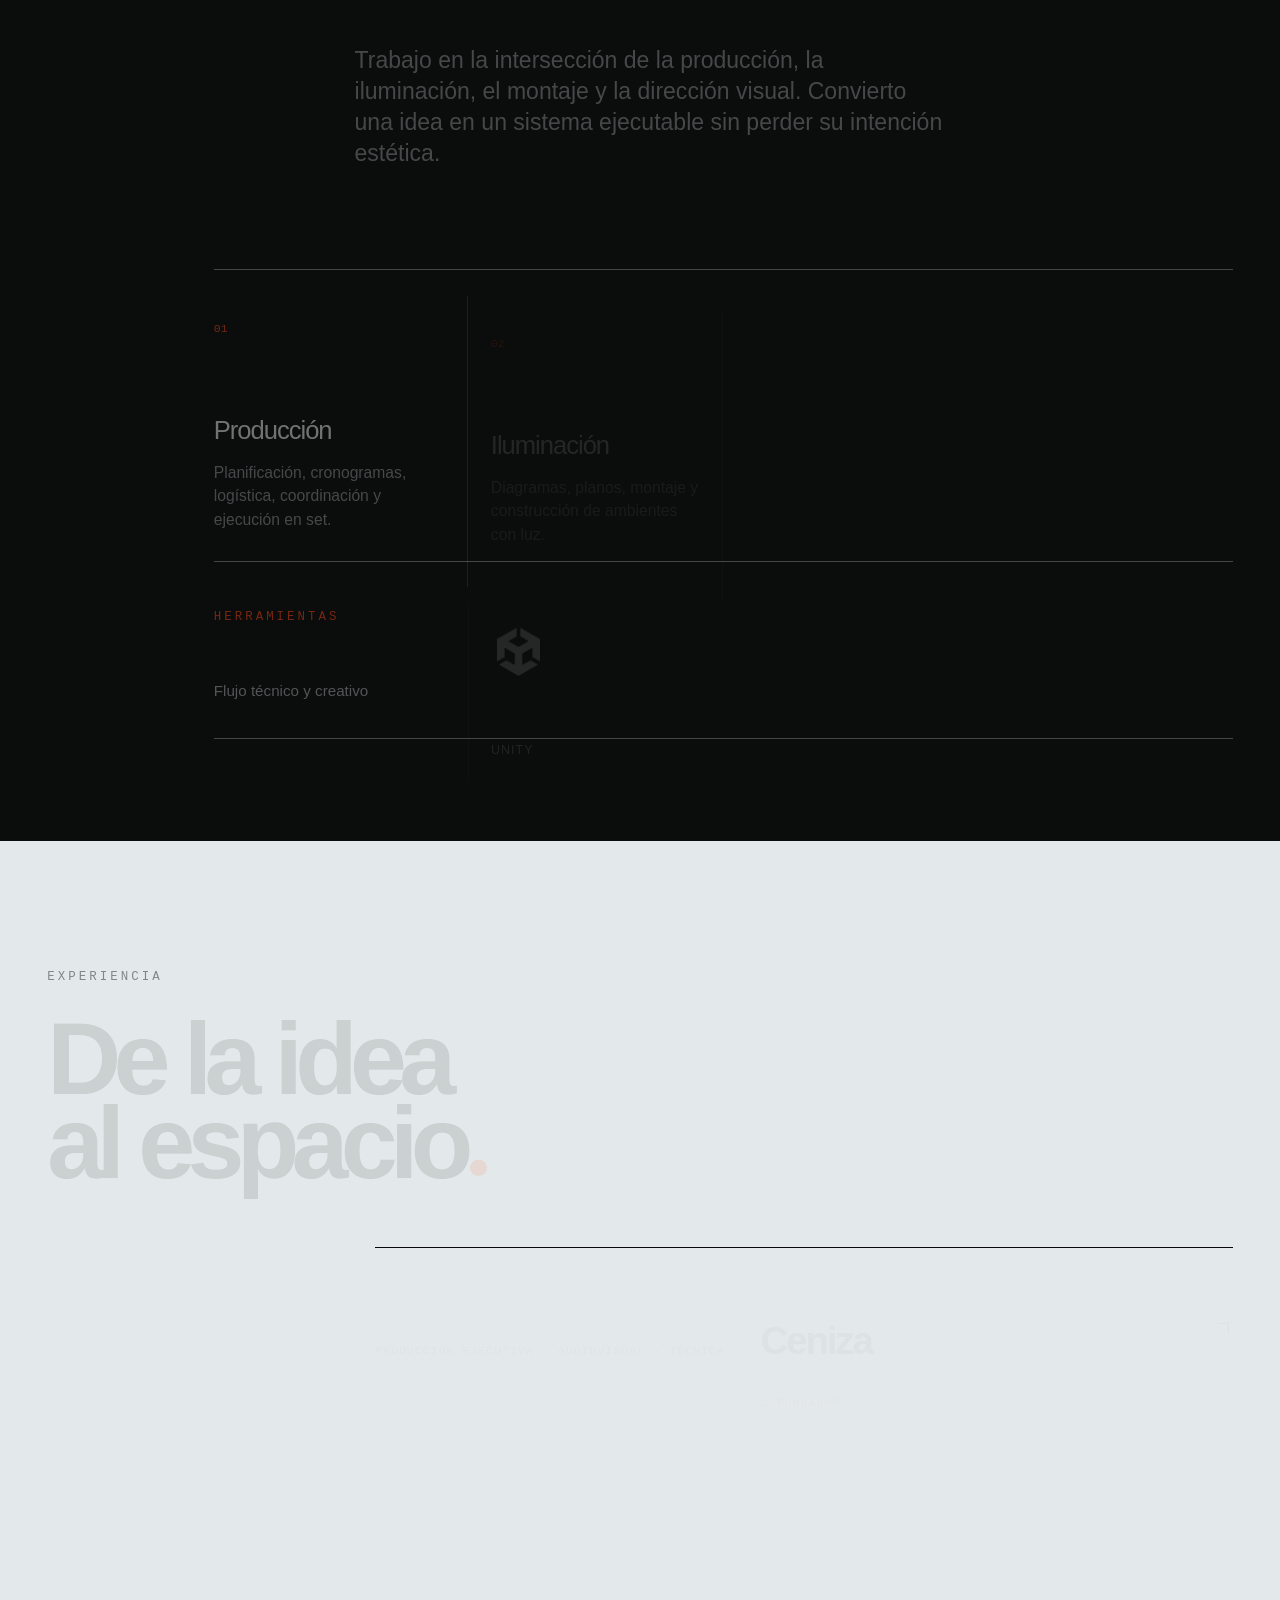
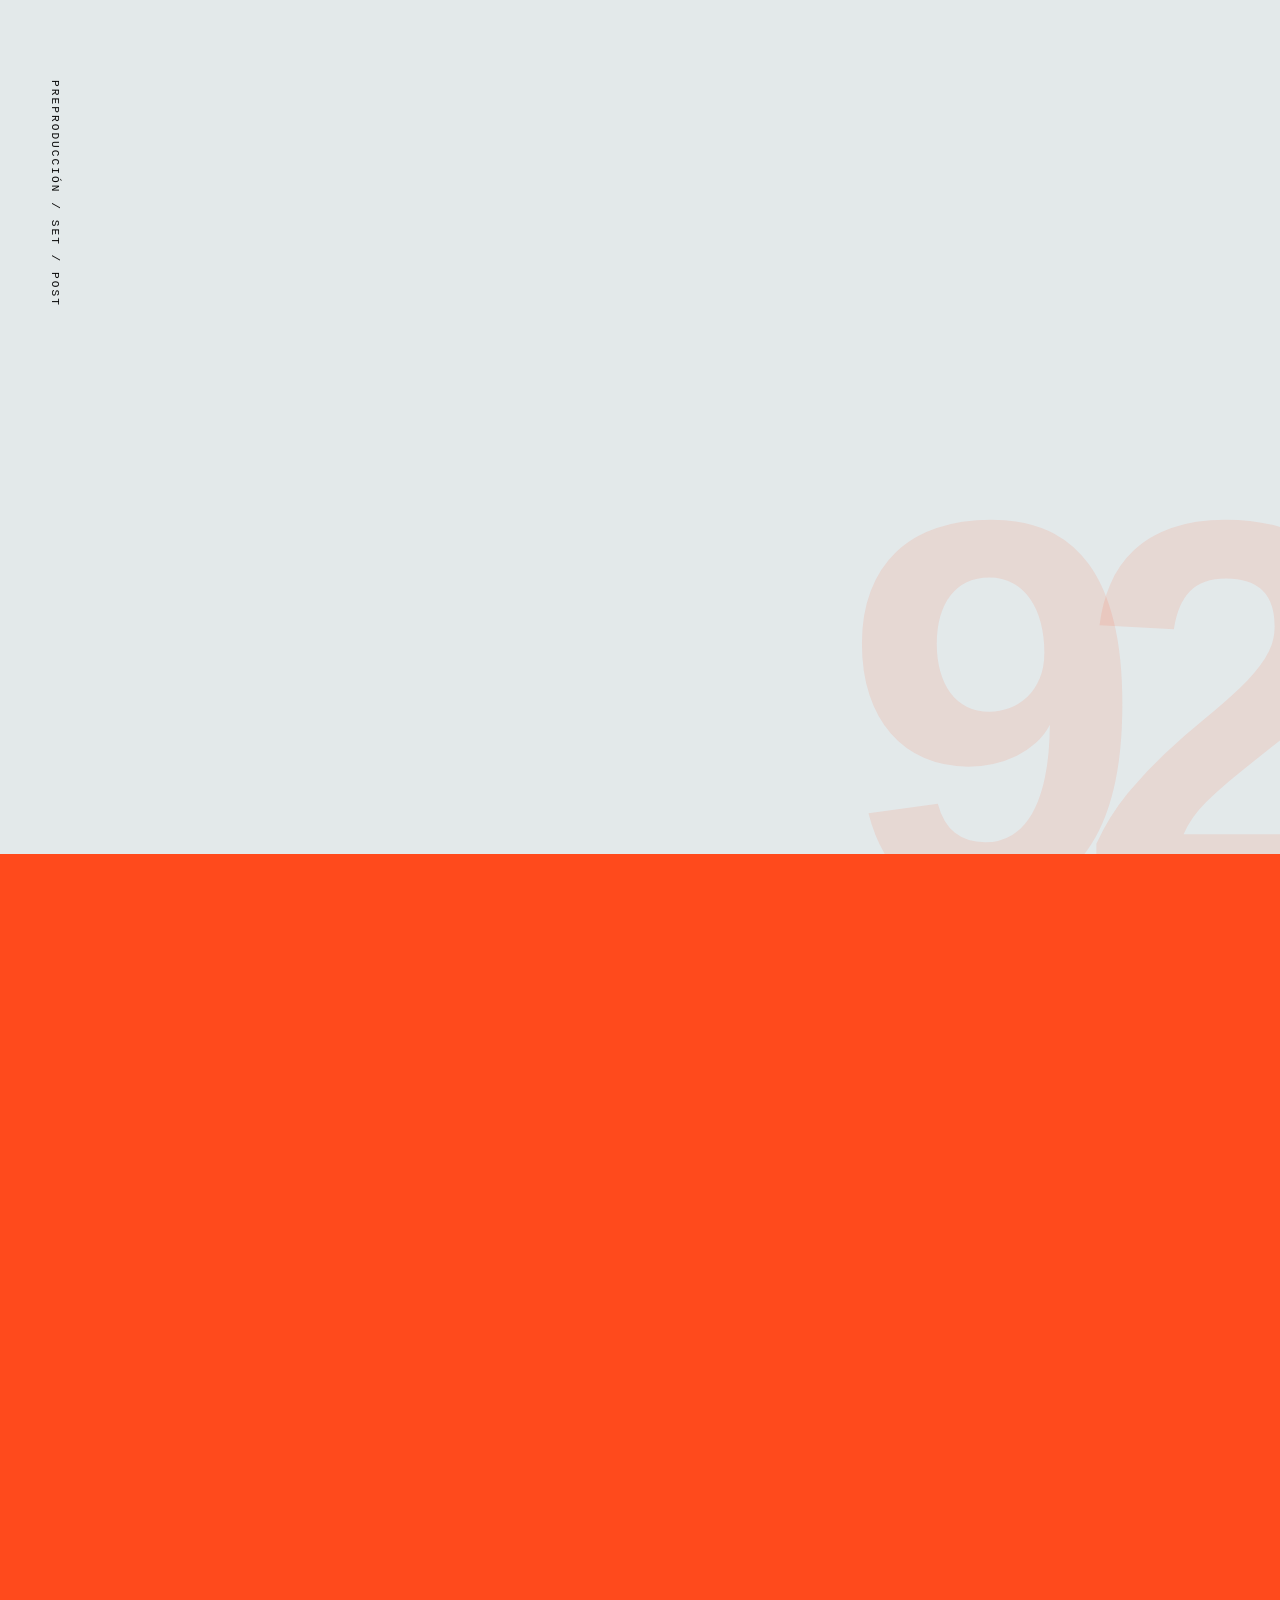
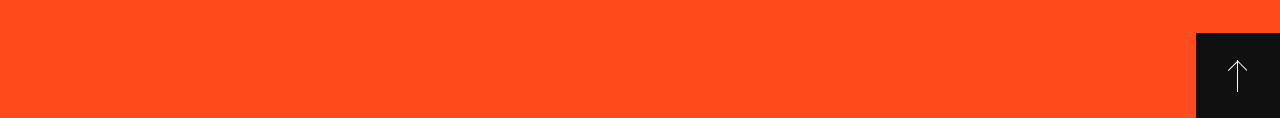
==== commit bf5a4a10: "fix: crop Introcrea landing image" ====
--- a/index.html
+++ b/index.html
@@ -177,7 +177,7 @@
           >
             <figure class="project-media project-media--introcrea">
               <img
-                src="./assets/project-media/podcast-introcrea/landing-cover-hq.png"
+                src="./assets/project-media/podcast-introcrea/landing-cover-no-ceiling-v2.png"
                 alt="Set de Podcast Introcrea con dos participantes e iluminación rosa y verde"
                 data-i18n-alt="projects.introcreaAlt"
               />
